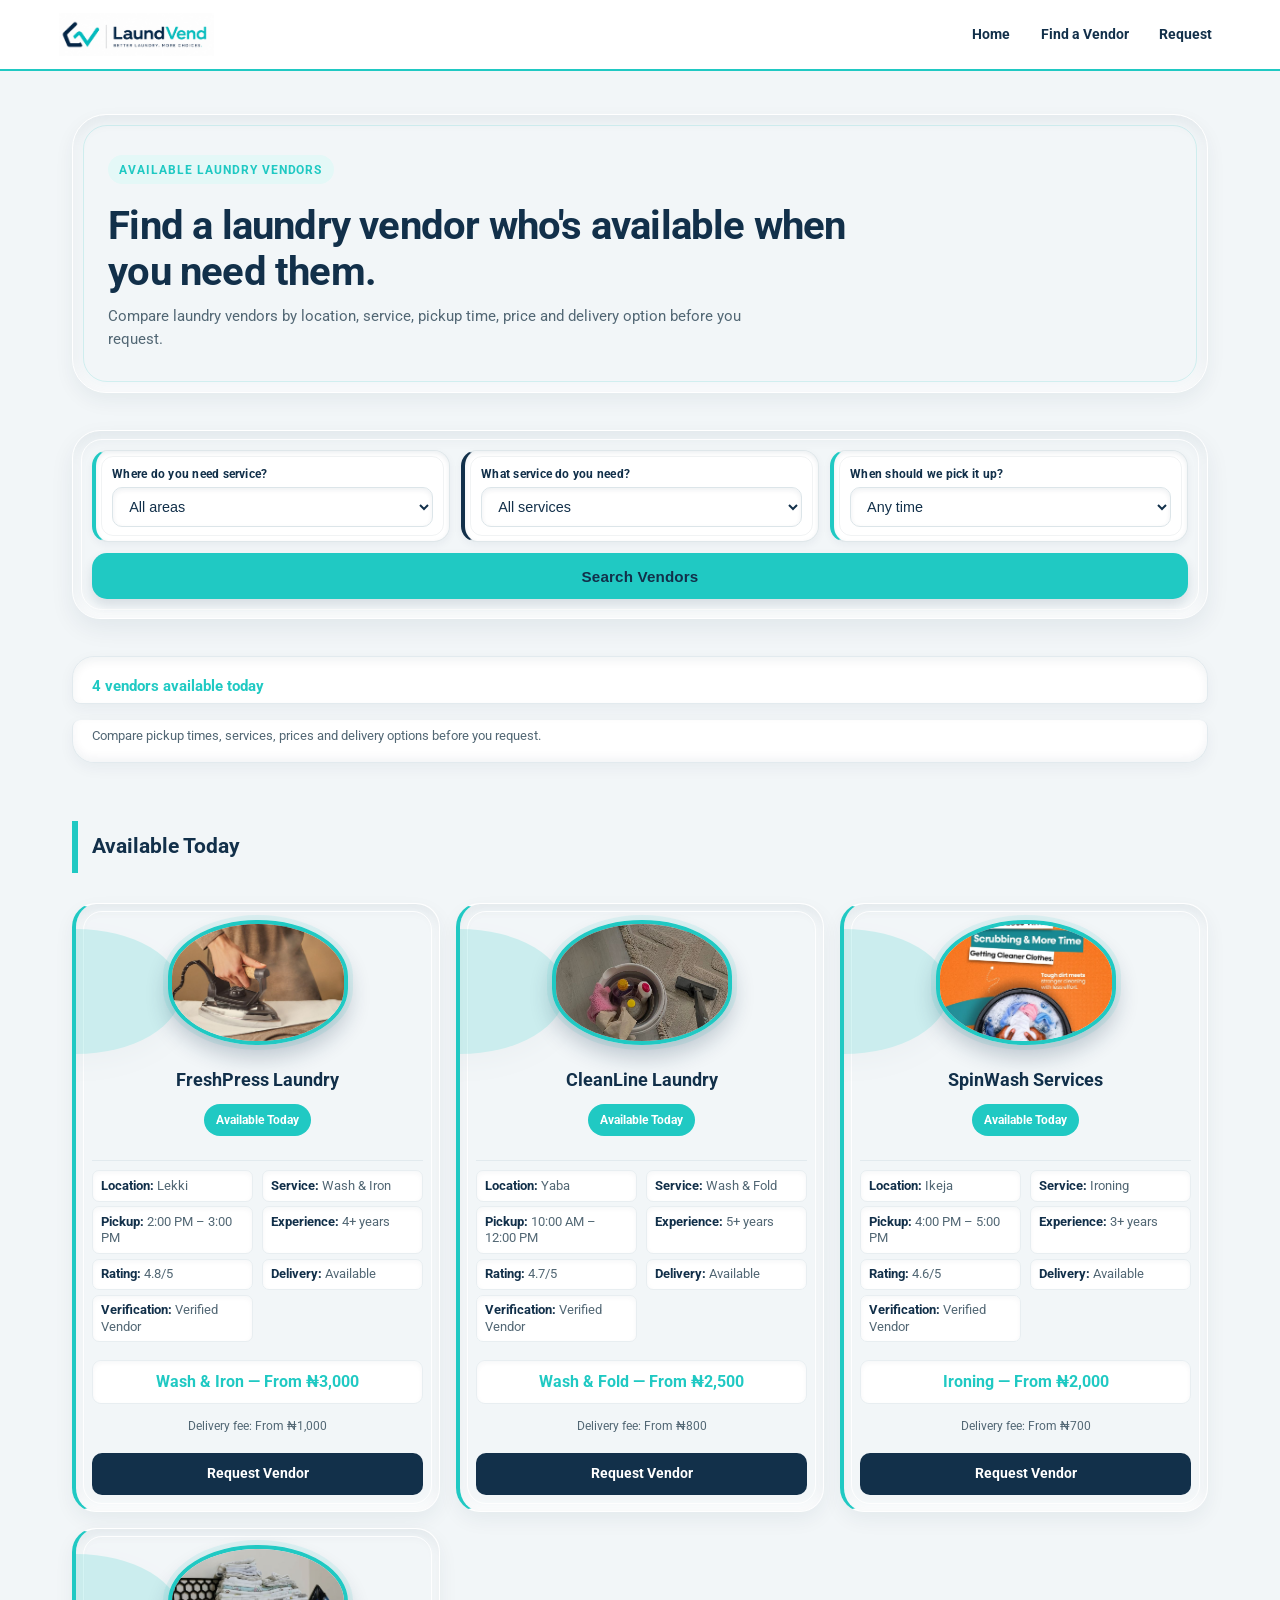
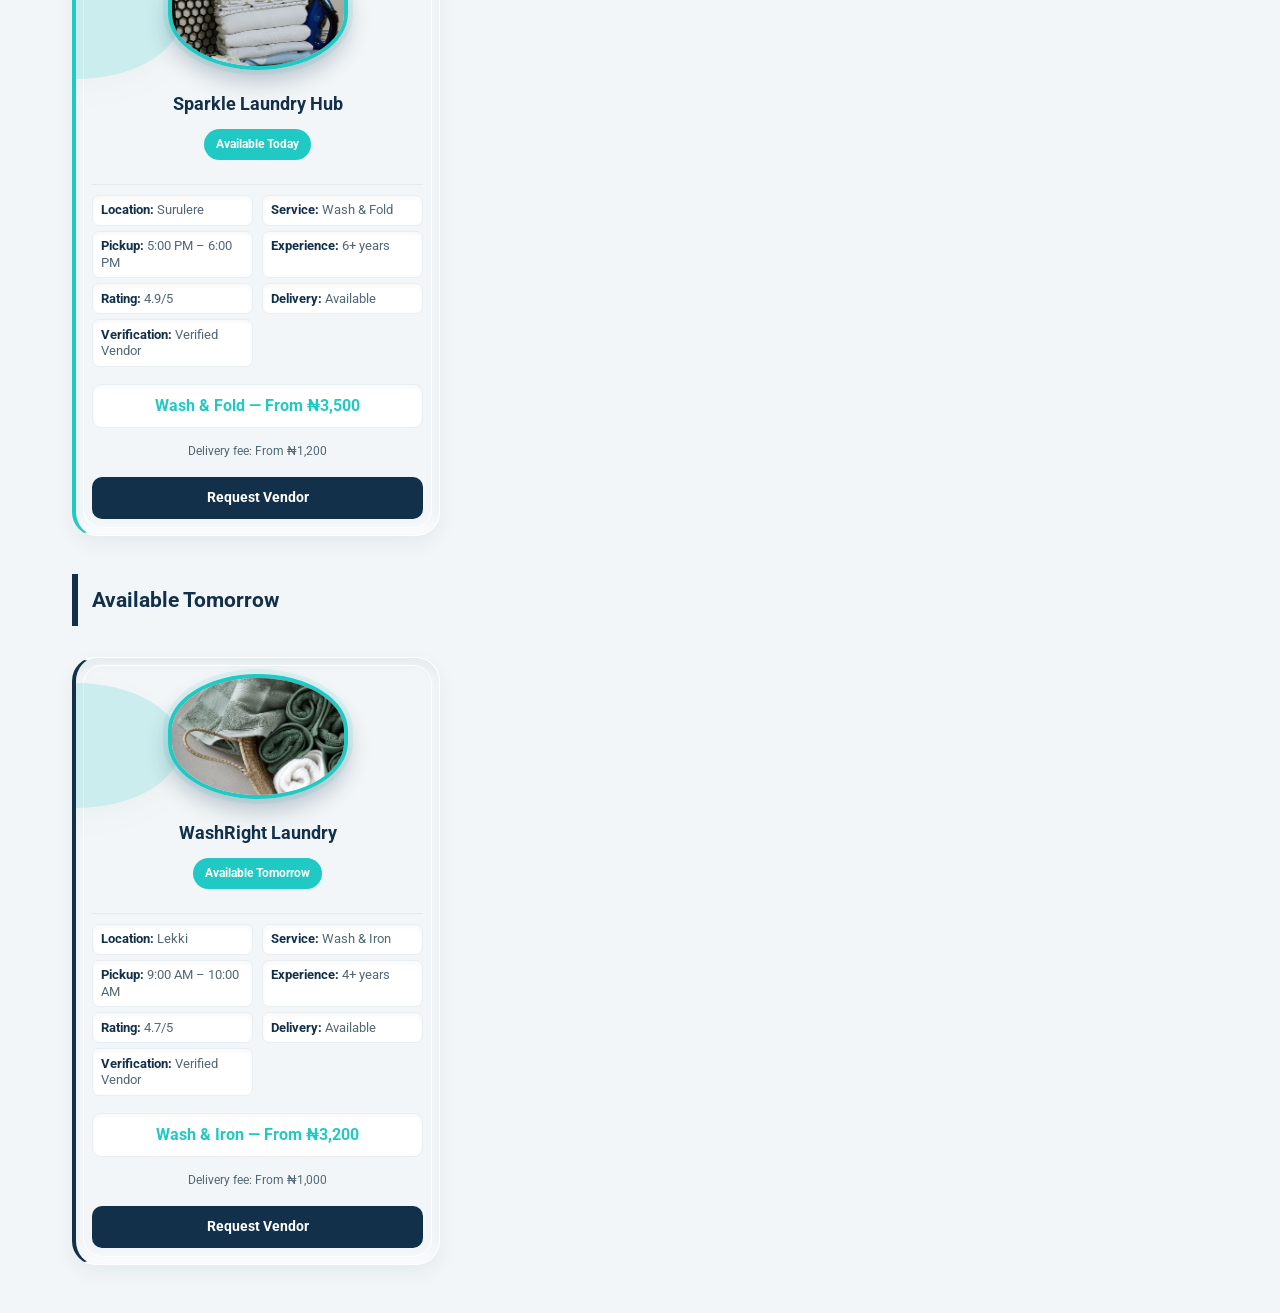
==== index.html @ 7d55a114 "updated index.html" ====
<!DOCTYPE html>
<html lang="en">
<head>
    <meta charset="UTF-8">
    <meta name="viewport" content="width=device-width, initial-scale=1.0">
    <title>LaundVend | Find Available Laundry Vendors</title>
 <link rel="stylesheet" href="style.css">
   <link rel="stylesheet" href="css/brand.css">
<link rel="stylesheet" href="css/landing.css">
    <link rel="preconnect" href="https://fonts.googleapis.com">
    <link rel="preconnect" href="https://fonts.gstatic.com" crossorigin>
    <link href="https://fonts.googleapis.com/css2?family=Roboto:wght@400;500;700&display=swap" rel="stylesheet">
</head>

<body>

<header>
    <div class="header-inner">
        <a href="index.html" class="logo">
            <img src="images/Logo.jpeg" alt="LaundVend logo">
        </a>

        <nav>
            <a href="index.html">Home</a>
            <a href="main.html">Find a Vendor</a>
            <a href="#vendors">Request</a>
        </nav>
    </div>
</header>

<main id="vendors">

    <section class="intro">
        <p class="small">AVAILABLE LAUNDRY VENDORS</p>

        <h1>Find a laundry vendor who's available when you need them.</h1>

        <p>
            Compare laundry vendors by location, service, pickup time,
            price and delivery option before you request.
        </p>
    </section>

    <form class="availability-form">

        <div>
            <label for="area">Where do you need service?</label>

            <select id="area" name="area">
                <option>All areas</option>
                <option>Lekki</option>
                <option>Yaba</option>
                <option>Ikeja</option>
                <option>Surulere</option>
            </select>
        </div>

        <div>
            <label for="service">What service do you need?</label>

            <select id="service" name="service">
                <option>All services</option>
                <option>Wash &amp; Iron</option>
                <option>Wash &amp; Fold</option>
                <option>Ironing</option>
            </select>
        </div>

        <div>
            <label for="time">When should we pick it up?</label>

            <select id="time" name="time">
                <option>Any time</option>
                <option>Morning</option>
                <option>Afternoon</option>
                <option>Evening</option>
            </select>
        </div>

        <button type="submit" class="search-button">
            Search Vendors
        </button>

    </form>

    <p class="availability-summary">
        4 vendors available today
    </p>

    <p class="board-note">
        Compare pickup times, services, prices and delivery options before you request.
    </p>

    <h2 class="availability-heading today-heading">
        Available Today
    </h2>

    <!-- FreshPress Laundry -->
    <article class="vendor-card">

        <img
            src="images/iron.jpeg"
            alt="FreshPress Laundry"
            class="vendor-image"
        >

        <h3>FreshPress Laundry</h3>

        <span class="vendor-status">
            Available Today
        </span>

        <div class="vendor-details">

            <p><strong>Location:</strong> Lekki</p>

            <p><strong>Service:</strong> Wash &amp; Iron</p>

            <p><strong>Pickup:</strong> 2:00 PM – 3:00 PM</p>

            <p><strong>Experience:</strong> 4+ years</p>

            <p><strong>Rating:</strong> 4.8/5</p>

            <p><strong>Delivery:</strong> Available</p>

            <p><strong>Verification:</strong> Verified Vendor</p>

        </div>

        <p class="vendor-price">
            Wash &amp; Iron — From ₦3,000
        </p>

        <p>
            Delivery fee: From ₦1,000
        </p>

        <a href="#" class="vendor-button">
            Request Vendor
        </a>

    </article>


    <!-- CleanLine Laundry -->
    <article class="vendor-card">

        <img
            src="images/Cleaning.jpeg"
            alt="CleanLine Laundry"
            class="vendor-image"
        >

        <h3>CleanLine Laundry</h3>

        <span class="vendor-status">
            Available Today
        </span>

        <div class="vendor-details">

            <p><strong>Location:</strong> Yaba</p>

            <p><strong>Service:</strong> Wash &amp; Fold</p>

            <p><strong>Pickup:</strong> 10:00 AM – 12:00 PM</p>

            <p><strong>Experience:</strong> 5+ years</p>

            <p><strong>Rating:</strong> 4.7/5</p>

            <p><strong>Delivery:</strong> Available</p>

            <p><strong>Verification:</strong> Verified Vendor</p>

        </div>

        <p class="vendor-price">
            Wash &amp; Fold — From ₦2,500
        </p>

        <p>
            Delivery fee: From ₦800
        </p>

        <a href="#" class="vendor-button">
            Request Vendor
        </a>

    </article>


    <!-- SpinWash Services -->
    <article class="vendor-card">

        <img
            src="images/washing.jpeg"
            alt="SpinWash Services"
            class="vendor-image"
        >

        <h3>SpinWash Services</h3>

        <span class="vendor-status">
            Available Today
        </span>

        <div class="vendor-details">

            <p><strong>Location:</strong> Ikeja</p>

            <p><strong>Service:</strong> Ironing</p>

            <p><strong>Pickup:</strong> 4:00 PM – 5:00 PM</p>

            <p><strong>Experience:</strong> 3+ years</p>

            <p><strong>Rating:</strong> 4.6/5</p>

            <p><strong>Delivery:</strong> Available</p>

            <p><strong>Verification:</strong> Verified Vendor</p>

        </div>

        <p class="vendor-price">
            Ironing — From ₦2,000
        </p>

        <p>
            Delivery fee: From ₦700
        </p>

        <a href="#" class="vendor-button">
            Request Vendor
        </a>

    </article>


    <!-- Sparkle Laundry Hub -->
    <article class="vendor-card">

        <img
            src="images/fold.jpeg"
            alt="Sparkle Laundry Hub"
            class="vendor-image"
        >

        <h3>Sparkle Laundry Hub</h3>

        <span class="vendor-status">
            Available Today
        </span>

        <div class="vendor-details">

            <p><strong>Location:</strong> Surulere</p>

            <p><strong>Service:</strong> Wash &amp; Fold</p>

            <p><strong>Pickup:</strong> 5:00 PM – 6:00 PM</p>

            <p><strong>Experience:</strong> 6+ years</p>

            <p><strong>Rating:</strong> 4.9/5</p>

            <p><strong>Delivery:</strong> Available</p>

            <p><strong>Verification:</strong> Verified Vendor</p>

        </div>

        <p class="vendor-price">
            Wash &amp; Fold — From ₦3,500
        </p>

        <p>
            Delivery fee: From ₦1,200
        </p>

        <a href="#" class="vendor-button">
            Request Vendor
        </a>

    </article>


    <h2 class="availability-heading tomorrow-heading">
        Available Tomorrow
    </h2>


    <!-- WashRight Laundry -->
    <article class="vendor-card">

        <img
            src="images/right.jpeg"
            alt="WashRight Laundry"
            class="vendor-image"
        >

        <h3>WashRight Laundry</h3>

        <span class="vendor-status">
            Available Tomorrow
        </span>

        <div class="vendor-details">

            <p><strong>Location:</strong> Lekki</p>

            <p><strong>Service:</strong> Wash &amp; Iron</p>

            <p><strong>Pickup:</strong> 9:00 AM – 10:00 AM</p>

            <p><strong>Experience:</strong> 4+ years</p>

            <p><strong>Rating:</strong> 4.7/5</p>

            <p><strong>Delivery:</strong> Available</p>

            <p><strong>Verification:</strong> Verified Vendor</p>

        </div>

        <p class="vendor-price">
            Wash &amp; Iron — From ₦3,200
        </p>

        <p>
            Delivery fee: From ₦1,000
        </p>

        <a href="#" class="vendor-button">
            Request Vendor
        </a>

    </article>

</main>

</body>
</html>
---- style.css ----
* {
    box-sizing: border-box;
    margin: 0;
    padding: 0;
}

body {
    font-family: "Roboto", sans-serif;
    color: #12304a;
    background: #f2f6f8;
    line-height: 1.5;
}

/* =========================
   HEADER
========================= */

header {
    background: #ffffff;
    border-bottom: 2px solid #20c9c3;
}

.header-inner {
    max-width: 1200px;
    margin: 0 auto;
    padding: .8rem 1rem;
    display: flex;
    align-items: center;
    justify-content: space-between;
    gap: 1rem;
}

.logo img {
    width: 155px;
    height: auto;
    display: block;
}

header nav {
    display: flex;
    gap: .8rem;
    flex-wrap: wrap;
    justify-content: flex-end;
}

header nav a {
    color: #12304a;
    text-decoration: none;
    font-size: .85rem;
    font-weight: 700;
}

header nav a:hover {
    color: #20c9c3;
}

/* =========================
   MAIN
========================= */

main {
    width: 100%;
    padding: 1.2rem 1rem 2rem;
}

/* =========================
   INTRO
========================= */

.intro {
    margin-bottom: 1rem;
}

.small {
    color: #20c9c3;
    font-size: .75rem;
    font-weight: 700;
    letter-spacing: .08em;
    margin-bottom: .35rem;
}

#vendors h1 {
    color: #12304a;
    font-size: 1.7rem;
    line-height: 1.15;
    margin-bottom: .6rem;
}

.intro > p:last-child {
    color: #526774;
    font-size: .92rem;
    max-width: 700px;
}

/* =========================
   AVAILABILITY SEARCH
========================= */

.availability-form {
    background: #12304a;
    border: none;
    border-radius: 24px;
    padding: 1rem;
    display: grid;
    gap: .7rem;
    box-shadow: 0 8px 20px rgba(18, 48, 74, .12);
}

.availability-form > div {
    background: #ffffff;
    border-radius: 14px;
    padding: .7rem .9rem;
    transition: transform .2s ease;
}

.availability-form > div:hover {
    transform: translateY(-2px);
}

.availability-form > div:nth-child(1) {
    border-left: 4px solid #20c9c3;
}

.availability-form > div:nth-child(2) {
    border-left: 4px solid #12304a;
}

.availability-form > div:nth-child(3) {
    border-left: 4px solid #20c9c3;
}

.availability-form label {
    display: block;
    margin-bottom: .25rem;
    font-size: .78rem;
    color: #12304a;
    font-weight: 700;
}

.availability-form select {
    width: 100%;
    border: 1px solid #d9e2e6;
    border-radius: 8px;
    outline: none;
    padding: .6rem .7rem;
    background: #ffffff;
    color: #12304a;
    font-size: .9rem;
}

.availability-form select:focus {
    border-color: #20c9c3;
    outline: 2px solid rgba(32, 201, 195, .15);
}

.search-button {
    border: none;
    border-radius: 14px;
    padding: .85rem;
    background: #20c9c3;
    color: #12304a;
    font-size: .9rem;
    font-weight: 700;
    cursor: pointer;
}

.search-button:hover {
    background: #ffffff;
    color: #12304a;
}

/* =========================
   AVAILABILITY SUMMARY
========================= */

.availability-summary {
    color: #20c9c3;
    font-weight: 700;
    font-size: .9rem;
    margin: 1rem 0 .25rem;
}

.board-note {
    color: #526774;
    font-size: .8rem;
    margin-bottom: 1rem;
}

/* =========================
   SECTION HEADINGS
========================= */

.availability-heading {
    color: #12304a;
    font-size: 1.15rem;
    margin: 1.2rem 0 .8rem;
    padding-left: 10px;
    border-left: 5px solid #20c9c3;
}

.today-heading {
    border-left-color: #20c9c3;
}

.tomorrow-heading {
    border-left-color: #12304a;
}

/* =========================
   VENDOR CARDS
========================= */

.vendor-card {
    background: #ffffff;
    border: 1px solid #d9e2e6;
    border-left: 4px solid #20c9c3;
    border-radius: 12px;
    padding: .8rem;
    margin-bottom: 1rem;
    display: flex;
    flex-direction: column;
    gap: .4rem;
}

.tomorrow-heading + .vendor-card {
    border-left-color: #12304a;
}

.vendor-image {
    width: 100%;
    height: 115px;
    object-fit: cover;
    border-radius: 9px;
    display: block;
}

.vendor-card h3 {
    color: #12304a;
    font-size: 1.05rem;
    margin: .15rem 0;
}

.vendor-status {
    display: inline-block;
    width: fit-content;
    background: #20c9c3;
    color: #ffffff;
    padding: .4rem .7rem;
    border-radius: 20px;
    font-size: .85rem;
    font-weight: 700;
}

.vendor-details {
    display: grid;
    grid-template-columns: 1fr 1fr;
    gap: .15rem .7rem;
}

.vendor-details p {
    color: #526774;
    font-size: .82rem;
    line-height: 1.25;
}

.vendor-details strong {
    color: #12304a;
}

.vendor-price {
    color: #20c9c3;
    font-size: .95rem;
    font-weight: 700;
    margin: .35rem 0;
}

.vendor-card > p:not(.vendor-price) {
    color: #526774;
    font-size: .78rem;
}

.vendor-button {
    display: inline-block;
    background: #12304a;
    color: #ffffff;
    padding: .5rem .75rem;
    border-radius: 6px;
    text-decoration: none;
    font-size: .85rem;
    font-weight: 700;
    text-align: center;
    margin-top: .15rem;
}

.vendor-button:hover {
    background: #20c9c3;
    color: #ffffff;
}

/* =========================
   DESKTOP
========================= */

@media (min-width: 768px) {

    main {
        max-width: 1200px;
        margin: 0 auto;
        padding: 1.5rem 2rem 3rem;

        display: grid;
        grid-template-columns: repeat(3, minmax(0, 1fr));
        gap: 1rem;
    }

    #vendors .intro,
    .availability-form,
    .availability-summary,
    .board-note,
    .availability-heading {
        grid-column: 1 / -1;
    }

    .vendor-card {
        width: 100%;
        margin: 0;
    }

    #vendors h1 {
        font-size: 2.2rem;
    }

    .availability-form {
        grid-template-columns: repeat(3, 1fr);
        align-items: end;
    }

    .search-button {
        grid-column: 1 / -1;
    }
}

/* =========================
   LARGE DESKTOP
========================= */

@media (min-width: 1000px) {

    .header-inner {
        padding-left: 2rem;
        padding-right: 2rem;
    }

    .logo img {
        width: 155px;
    }

    #vendors h1 {
        font-size: 2.5rem;
    }

    .vendor-image {
        height: 140px;
    }
}
/* =========================
   DEEP CIRCULAR VENDOR PHOTOS
========================= */

.vendor-card {
    position: relative;
    overflow: hidden;
    border-radius: 18px;
    box-shadow: 0 8px 22px rgba(18, 48, 74, 0.10);
}

.vendor-image {
    width: 150px;
    height: 150px;
    object-fit: cover;
    border-radius: 50%;
    border: 4px solid #20c9c3;
    margin: 0 auto .6rem;
    box-shadow: 0 12px 20px rgba(18, 48, 74, 0.25);
}
/* =========================
   PREMIUM VENDOR CARD
========================= */

.vendor-card {
    padding: 1.1rem;
    background: #ffffff;
    border: 1px solid #e2eaee;
    border-left: 4px solid #20c9c3;
    border-radius: 22px;
    box-shadow: 0 10px 25px rgba(18, 48, 74, 0.08);
    transition: transform .2s ease, box-shadow .2s ease;
}

.vendor-card:hover {
    transform: translateY(-4px);
    box-shadow: 0 16px 30px rgba(18, 48, 74, 0.14);
}

.vendor-card h3 {
    text-align: center;
    font-size: 1.15rem;
    margin: .2rem 0 .35rem;
}

.vendor-status {
    margin: 0 auto .5rem;
}

.vendor-details {
    margin-top: .5rem;
    padding-top: .6rem;
    border-top: 1px solid #e2eaee;
}

.vendor-price {
    text-align: center;
    font-size: 1rem;
    margin-top: .6rem;
}

.vendor-card>p:not(.vendor-price) {
    text-align: center;
}

.vendor-button {
    width: 100%;
    margin-top: .4rem;
    border-radius: 10px;
    padding: .65rem;
}
/* =========================
   PREMIUM AVAILABILITY PANEL
========================= */

.availability-form {
    background: #12304a;
    border-radius: 26px;
    padding: 1.2rem;
    box-shadow: 0 14px 30px rgba(18, 48, 74, 0.16);
}

.availability-form>div {
    border-radius: 16px;
    padding: .8rem 1rem;
    box-shadow: 0 3px 8px rgba(18, 48, 74, 0.06);
}

.availability-form label {
    font-size: .75rem;
    letter-spacing: .02em;
}

.availability-form select {
    border: 1px solid #d9e2e6;
    border-radius: 10px;
    padding: .65rem .75rem;
    font-size: .9rem;
}

.search-button {
    min-height: 46px;
    border-radius: 12px;
    font-size: .95rem;
    letter-spacing: .01em;
}
/* =========================
   AVAILABILITY SECTION FINISH
========================= */

.availability-heading {
    font-size: 1.3rem;
    font-weight: 700;
    padding: .65rem 0 .65rem .9rem;
    margin-top: 1.4rem;
    margin-bottom: .9rem;
    border-left-width: 6px;
}

.today-heading {
    border-left-color: #20c9c3;
}

.tomorrow-heading {
    border-left-color: #12304a;
}

.availability-summary {
    font-size: .95rem;
    margin-top: 1.2rem;
}

.board-note {
    background: #ffffff;
    border-radius: 12px;
    padding: .7rem .9rem;
    border: 1px solid #e2eaee;
}
/* =========================
   VENDOR INFO FINISH
========================= */

.vendor-details p {
    background: #f2f6f8;
    border-radius: 7px;
    padding: .35rem .45rem;
}

.vendor-details strong {
    font-weight: 700;
}

.vendor-status {
    font-size: .78rem;
    padding: .4rem .75rem;
}

.vendor-card>p:not(.vendor-price) {
    margin: 0;
}

.vendor-price {
    background: #f2f6f8;
    border-radius: 9px;
    padding: .55rem;
}

.vendor-button {
    margin-top: .55rem;
}
/* =========================
   PREMIUM INTRO FINISH
========================= */

.intro {
    padding: 1rem 0 .5rem;
}

.small {
    display: inline-block;
    background: #e4f8f7;
    border-radius: 20px;
    padding: .35rem .7rem;
    margin-bottom: .7rem;
}

#vendors h1 {
    max-width: 760px;
    font-weight: 700;
    letter-spacing: -.02em;
}

.intro>p:last-child {
    max-width: 650px;
    line-height: 1.6;
}
/* =========================
   FINAL SPACING POLISH
========================= */

.vendor-card {
    gap: .5rem;
}

.vendor-image {
    margin-bottom: .25rem;
}

.vendor-details {
    gap: .3rem .6rem;
}

.vendor-details p {
    padding: .4rem .5rem;
}

.vendor-card h3 {
    line-height: 1.25;
}

.vendor-button {
    min-height: 42px;
}
/* =========================
   MOBILE NAVIGATION
========================= */

@media (max-width: 767px) {
    .header-inner {
        flex-direction: column;
        align-items: center;
        gap: .7rem;
    }
    
    header nav {
        width: 100%;
        justify-content: center;
        gap: .6rem;
    }
    
    header nav a {
        font-size: .8rem;
        white-space: nowrap;
        padding: .3rem .4rem;
    }
}
/* =========================
   RECESSED HERO SECTION
========================= */

.intro {
    position: relative;
    padding: 2rem 1.4rem 2.2rem;
    margin: 1.2rem 0 1.3rem;
    border-radius: 30px;
    background: #f2f6f8;
    border: 1px solid #ffffff;
    
    box-shadow:
        inset 0 5px 14px rgba(18, 48, 74, 0.08),
        inset 0 -4px 12px rgba(255, 255, 255, 0.95),
        0 8px 20px rgba(18, 48, 74, 0.06);
}

.intro::before {
    content: "";
    position: absolute;
    inset: 10px;
    border-radius: 24px;
    border: 1px solid rgba(32, 201, 195, 0.16);
    pointer-events: none;
}

.intro .small,
.intro h1,
.intro>p:last-child {
    position: relative;
    z-index: 1;
}

.intro h1 {
    margin-top: .5rem;
}

@media (min-width: 768px) {
    .intro {
        padding: 2.5rem 2.2rem;
        border-radius: 34px;
    }
}
/* =========================
   RECESSED AVAILABILITY SUMMARY
========================= */

.availability-summary {
    position: relative;
    background: #ffffff;
    border: 1px solid #e2eaee;
    border-radius: 22px 22px 8px 8px;
    padding: 1.1rem 1.2rem .35rem;
    margin: 1.3rem 0 0;
    box-shadow:
        inset 0 4px 10px rgba(18, 48, 74, 0.06),
        0 5px 15px rgba(18, 48, 74, 0.05);
}

.board-note {
    background: #ffffff;
    border: 1px solid #e2eaee;
    border-top: none;
    border-radius: 8px 8px 22px 22px;
    padding: .35rem 1.2rem 1.1rem;
    margin: 0 0 1.2rem;
    box-shadow:
        inset 0 -4px 10px rgba(18, 48, 74, 0.05),
        0 5px 15px rgba(18, 48, 74, 0.05);
}

.availability-summary,
.board-note {
    padding-left: 1.2rem;
    padding-right: 1.2rem;
}
/* =========================
   SOFT RECESSED VENDOR CARDS
========================= */

.vendor-card {
    position: relative;
    background: #f2f6f8;
    border: 1px solid #ffffff;
    border-left: 4px solid #20c9c3;
    border-radius: 24px;
    padding: 1rem;
    box-shadow:
        inset 0 5px 12px rgba(18, 48, 74, 0.07),
        inset 0 -5px 12px rgba(255, 255, 255, 0.95),
        0 8px 20px rgba(18, 48, 74, 0.06);
}

.vendor-card::before {
    content: "";
    position: absolute;
    inset: 7px;
    border-radius: 19px;
    border: 1px solid rgba(255, 255, 255, 0.9);
    pointer-events: none;
}

.vendor-card>* {
    position: relative;
    z-index: 1;
}

.vendor-image {
    box-shadow:
        0 10px 20px rgba(18, 48, 74, 0.22),
        0 0 0 4px rgba(32, 201, 195, 0.12);
}

.vendor-details p {
    background: #ffffff;
    border: 1px solid #e8eef1;
    box-shadow:
        inset 0 2px 5px rgba(18, 48, 74, 0.04);
}

.vendor-price {
    background: #ffffff;
    border: 1px solid #e8eef1;
    box-shadow:
        inset 0 2px 5px rgba(18, 48, 74, 0.04);
}
/* =========================
   SOFT RECESSED SEARCH AREA
========================= */

.availability-form {
    position: relative;
    background: #f2f6f8;
    border: 1px solid #ffffff;
    border-radius: 28px;
    padding: 1.2rem;
    box-shadow:
        inset 0 6px 15px rgba(18, 48, 74, 0.08),
        inset 0 -5px 14px rgba(255, 255, 255, 0.95),
        0 10px 24px rgba(18, 48, 74, 0.07);
}

.availability-form::before {
    content: "";
    position: absolute;
    inset: 8px;
    border-radius: 21px;
    border: 1px solid rgba(255, 255, 255, 0.9);
    pointer-events: none;
}

.availability-form>div,
.availability-form .search-button {
    position: relative;
    z-index: 1;
}

/* Individual search boxes */

.availability-form>div {
    background: #ffffff;
    border: 1px solid #e5ecef;
    border-radius: 17px;
    padding: .85rem 1rem;
    
    box-shadow:
        inset 0 3px 7px rgba(18, 48, 74, 0.05),
        0 4px 10px rgba(18, 48, 74, 0.04);
}

/* Keep the aqua/navy identity */

.availability-form>div:nth-child(1) {
    border-left: 4px solid #20c9c3;
}

.availability-form>div:nth-child(2) {
    border-left: 4px solid #12304a;
}

.availability-form>div:nth-child(3) {
    border-left: 4px solid #20c9c3;
}

/* Search button */

.availability-form .search-button {
    border: none;
    border-radius: 15px;
    box-shadow:
        0 6px 12px rgba(18, 48, 74, 0.12);
}
/* =========================
   ELLIPSE VENDOR IMAGE
========================= */

.vendor-image {
    width: 180px;
    height: 125px;
    object-fit: cover;
    border-radius: 50% / 45%;
    border: 4px solid #20c9c3;
    margin: 0 auto .7rem;
    
    box-shadow:
        0 12px 22px rgba(18, 48, 74, 0.24),
        0 0 0 5px rgba(32, 201, 195, 0.10);
}
/* =========================
   HALF-ELLIPSE VENDOR IMAGE
========================= */

.vendor-card {
    position: relative;
    overflow: hidden;
}

/* Half-ellipse behind the vendor image */
.vendor-card::after {
    content: "";
    position: absolute;
    width: 210px;
    height: 125px;
    left: -105px;
    top: 25px;
    background: #20c9c3;
    border-radius: 50%;
    opacity: .18;
    box-shadow:
        0 10px 20px rgba(18, 48, 74, 0.12);
    pointer-events: none;
}

/* Keep the actual image above the half-ellipse */
.vendor-image {
    position: relative;
    z-index: 2;
}
/* =========================
   HEADER — LOGO LEFT / NAV RIGHT
========================= */

.header-inner {
    width: 100%;
    max-width: 1200px;
    margin: 0 auto;
    padding: .8rem 1.2rem;
    
    display: flex;
    align-items: center;
    justify-content: space-between;
    gap: 1rem;
}

.logo {
    flex-shrink: 0;
}

header nav {
    display: flex;
    align-items: center;
    justify-content: flex-end;
    gap: .8rem;
    margin-left: auto;
}

header nav a {
    white-space: nowrap;
    padding: .4rem .55rem;
}

/* =========================
   MOBILE HEADER
========================= */

@media (max-width: 767px) {
    
    .header-inner {
        flex-direction: row;
        align-items: center;
        padding: .7rem .8rem;
    }
    
    .logo img {
        width: 125px;
    }
    
    header nav {
        gap: .2rem;
    }
    
    header nav a {
        font-size: .72rem;
        padding: .3rem .25rem;
    }
}
/* DEEP RECESSED SEARCH FIELDS */

.availability-form>div {
    border: 1px solid #dfe7ea;
    border-radius: 16px;
    
    /* subtle depth inside the box */
    box-shadow:
        inset 0 2px 5px rgba(18, 48, 74, 0.08),
        inset 0 -2px 4px rgba(255, 255, 255, 0.9),
        0 3px 8px rgba(18, 48, 74, 0.05);
}

/* Tiny inner line */
.availability-form>div::before {
    content: "";
    position: absolute;
    inset: 5px;
    border: 1px solid rgba(18, 48, 74, 0.06);
    border-radius: 12px;
    pointer-events: none;
}

/* Keep the text above the inner line */
.availability-form>div>* {
    position: relative;
    z-index: 2;
}

/* Make the select itself slightly recessed */
.availability-form select {
    box-shadow:
        inset 0 2px 5px rgba(18, 48, 74, 0.07),
        0 1px 2px rgba(255, 255, 255, 0.8);
    
    border: 1px solid #dce5e9;
}
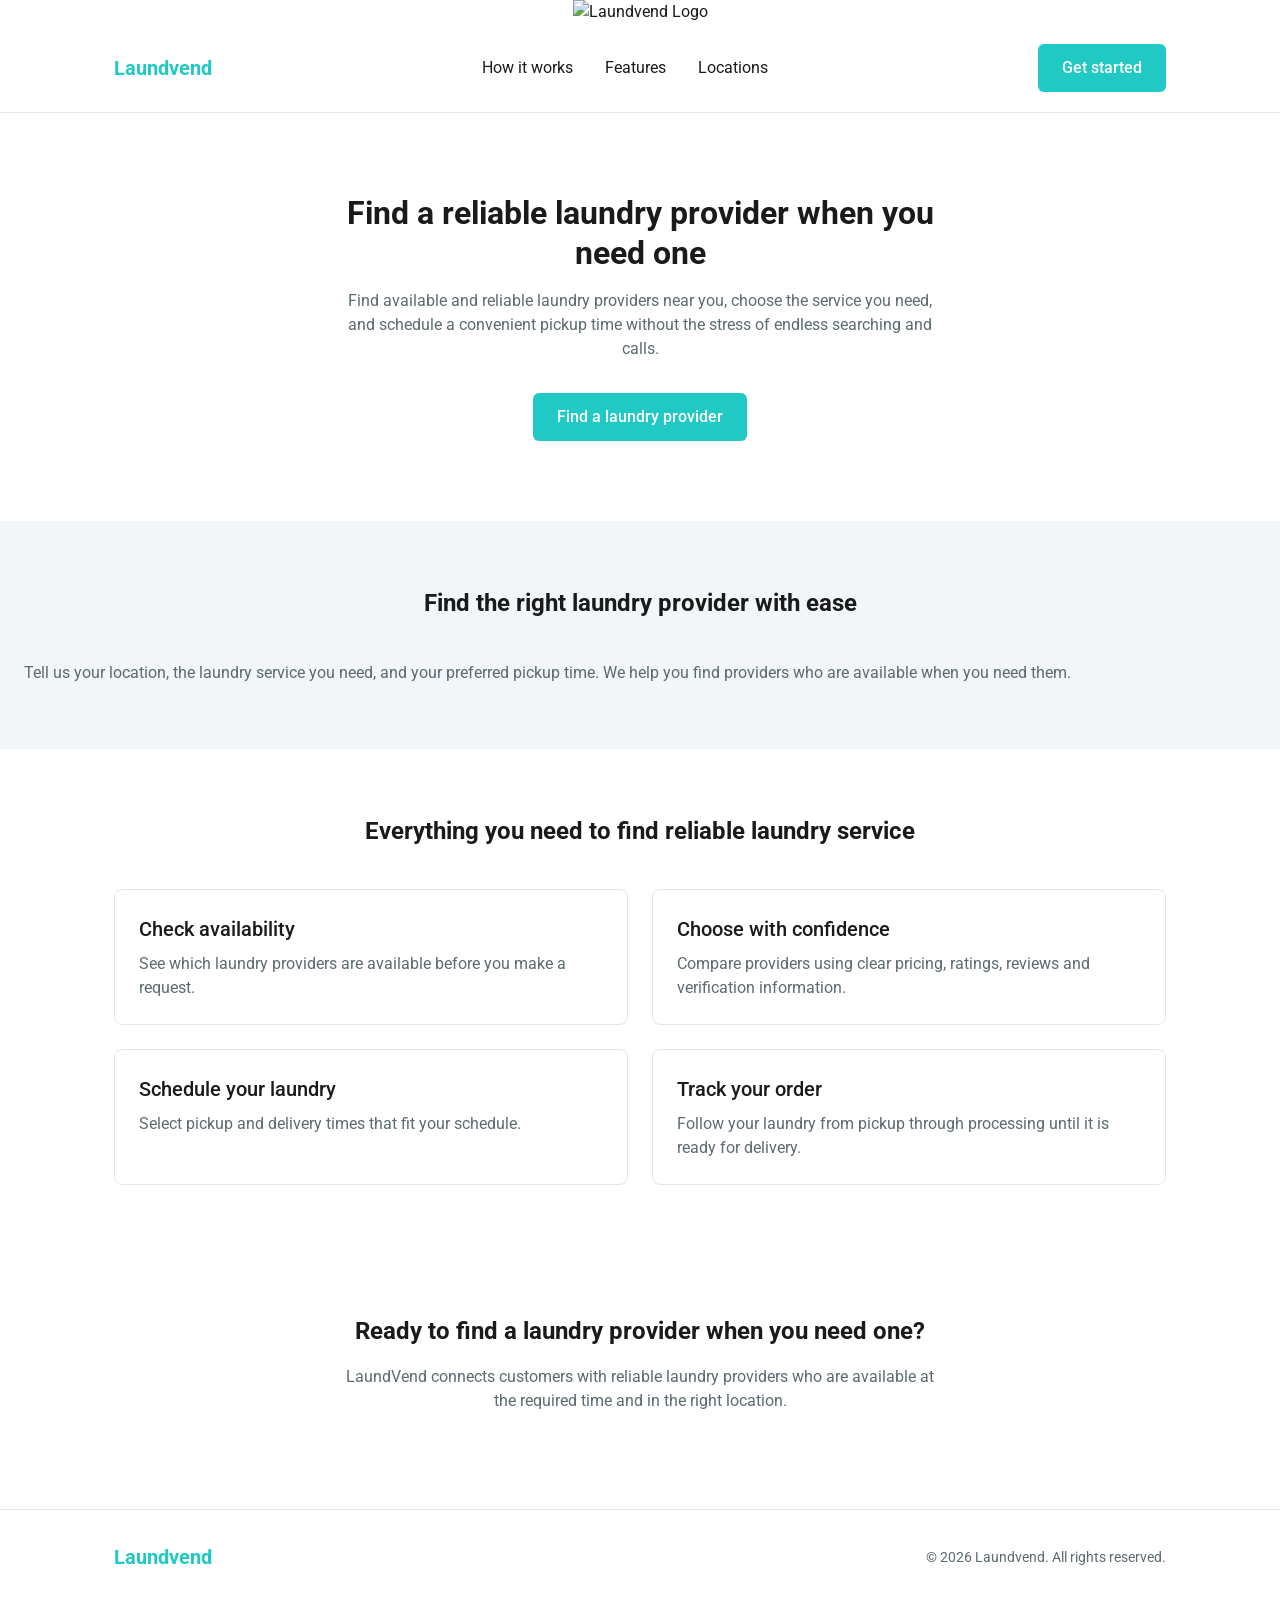
==== commit 17ac7983: "Add files via upload" ====
--- a/index.html
+++ b/index.html
@@ -1,345 +1,118 @@
 <!DOCTYPE html>
 <html lang="en">
 <head>
-    <meta charset="UTF-8">
-    <meta name="viewport" content="width=device-width, initial-scale=1.0">
-    <title>LaundVend | Find Available Laundry Vendors</title>
- <link rel="stylesheet" href="style.css">
-   <link rel="stylesheet" href="css/brand.css">
-<link rel="stylesheet" href="css/landing.css">
-    <link rel="preconnect" href="https://fonts.googleapis.com">
-    <link rel="preconnect" href="https://fonts.gstatic.com" crossorigin>
-    <link href="https://fonts.googleapis.com/css2?family=Roboto:wght@400;500;700&display=swap" rel="stylesheet">
+<meta charset="UTF-8">
+<meta name="viewport" content="width=device-width, initial-scale=1.0">
+<title>Laundvend — Laundry made simple</title>
+<link rel="preconnect" href="https://fonts.googleapis.com">
+<link href="https://fonts.googleapis.com/css2?family=Roboto:wght@400;500;700&display=swap" rel="stylesheet">
+<link rel="stylesheet" href="landing.css">
 </head>
-
 <body>
-
-<header>
-    <div class="header-inner">
-        <a href="index.html" class="logo">
-            <img src="images/Logo.jpeg" alt="LaundVend logo">
-        </a>
-
-        <nav>
-            <a href="index.html">Home</a>
-            <a href="main.html">Find a Vendor</a>
-            <a href="#vendors">Request</a>
-        </nav>
-    </div>
+<center>
+<img src="https://i.ibb.co/MDz55hsS/IMG-20260830-WA0027.jpg" alt="Laundvend Logo" border="0">
+</center>
+<header class="site-header">
+  <nav class="nav container">
+    <div class="logo">Laundvend</div>
+    <ul class="nav-links">
+      <li><a href="how-it-works.html">How it works</a></li>
+      <li><a href="#features">Features</a></li>
+      <li><a href="#locations">Locations</a></li>
+    </ul>
+    <a href="#get-started" class="btn btn-primary">Get started</a>
+  </nav>
 </header>
 
-<main id="vendors">
+<main>
+ <!-- HERO SECTION -->
+<section class="hero container">
+    <h1>Find a reliable laundry provider when you need one</h1>
 
-    <section class="intro">
-        <p class="small">AVAILABLE LAUNDRY VENDORS</p>
+    <p>
+        Find available and reliable laundry providers near you,
+        choose the service you need, and schedule a convenient
+        pickup time without the stress of endless searching and calls.
+    </p>
 
-        <h1>Find a laundry vendor who's available when you need them.</h1>
+    <a href="#get-started" class="btn btn-primary">
+        Find a laundry provider
+    </a>
+</section>
 
-        <p>
-            Compare laundry vendors by location, service, pickup time,
-            price and delivery option before you request.
-        </p>
-    </section>
 
-    <form class="availability-form">
+<!-- HOW IT WORKS SECTION -->
+<section id="how-it-works" class="how-it-works container">
+    <h2>Find the right laundry provider with ease</h2>
 
-        <div>
-            <label for="area">Where do you need service?</label>
+    <p>
+        Tell us your location, the laundry service you need,
+        and your preferred pickup time. We help you find providers
+        who are available when you need them.
+    </p>
+</section>
 
-            <select id="area" name="area">
-                <option>All areas</option>
-                <option>Lekki</option>
-                <option>Yaba</option>
-                <option>Ikeja</option>
-                <option>Surulere</option>
-            </select>
+
+<!-- FEATURES SECTION -->
+<section id="features" class="features container">
+    <h2>Everything you need to find reliable laundry service</h2>
+
+    <div class="feature-grid">
+
+        <div class="feature-card">
+            <h3>Check availability</h3>
+            <p>
+                See which laundry providers are available before
+                you make a request.
+            </p>
         </div>
 
-        <div>
-            <label for="service">What service do you need?</label>
-
-            <select id="service" name="service">
-                <option>All services</option>
-                <option>Wash &amp; Iron</option>
-                <option>Wash &amp; Fold</option>
-                <option>Ironing</option>
-            </select>
+        <div class="feature-card">
+            <h3>Choose with confidence</h3>
+            <p>
+                Compare providers using clear pricing, ratings,
+                reviews and verification information.
+            </p>
         </div>
 
-        <div>
-            <label for="time">When should we pick it up?</label>
-
-            <select id="time" name="time">
-                <option>Any time</option>
-                <option>Morning</option>
-                <option>Afternoon</option>
-                <option>Evening</option>
-            </select>
+        <div class="feature-card">
+            <h3>Schedule your laundry</h3>
+            <p>
+                Select pickup and delivery times that fit
+                your schedule.
+            </p>
         </div>
 
-        <button type="submit" class="search-button">
-            Search Vendors
-        </button>
-
-    </form>
-
-    <p class="availability-summary">
-        4 vendors available today
-    </p>
-
-    <p class="board-note">
-        Compare pickup times, services, prices and delivery options before you request.
-    </p>
-
-    <h2 class="availability-heading today-heading">
-        Available Today
-    </h2>
-
-    <!-- FreshPress Laundry -->
-    <article class="vendor-card">
-
-        <img
-            src="images/iron.jpeg"
-            alt="FreshPress Laundry"
-            class="vendor-image"
-        >
-
-        <h3>FreshPress Laundry</h3>
-
-        <span class="vendor-status">
-            Available Today
-        </span>
-
-        <div class="vendor-details">
-
-            <p><strong>Location:</strong> Lekki</p>
-
-            <p><strong>Service:</strong> Wash &amp; Iron</p>
-
-            <p><strong>Pickup:</strong> 2:00 PM – 3:00 PM</p>
-
-            <p><strong>Experience:</strong> 4+ years</p>
-
-            <p><strong>Rating:</strong> 4.8/5</p>
-
-            <p><strong>Delivery:</strong> Available</p>
-
-            <p><strong>Verification:</strong> Verified Vendor</p>
-
+        <div class="feature-card">
+            <h3>Track your order</h3>
+            <p>
+                Follow your laundry from pickup through processing
+                until it is ready for delivery.
+            </p>
         </div>
 
-        <p class="vendor-price">
-            Wash &amp; Iron — From ₦3,000
-        </p>
-
-        <p>
-            Delivery fee: From ₦1,000
-        </p>
-
-        <a href="#" class="vendor-button">
-            Request Vendor
-        </a>
-
-    </article>
+    </div>
+</section>
 
 
-    <!-- CleanLine Laundry -->
-    <article class="vendor-card">
+<!-- GET STARTED SECTION -->
+<section id="get-started" class="cta container">
+    <h2>Ready to find a laundry provider when you need one?</h2>
 
-        <img
-            src="images/Cleaning.jpeg"
-            alt="CleanLine Laundry"
-            class="vendor-image"
-        >
-
-        <h3>CleanLine Laundry</h3>
-
-        <span class="vendor-status">
-            Available Today
-        </span>
-
-        <div class="vendor-details">
-
-            <p><strong>Location:</strong> Yaba</p>
-
-            <p><strong>Service:</strong> Wash &amp; Fold</p>
-
-            <p><strong>Pickup:</strong> 10:00 AM – 12:00 PM</p>
-
-            <p><strong>Experience:</strong> 5+ years</p>
-
-            <p><strong>Rating:</strong> 4.7/5</p>
-
-            <p><strong>Delivery:</strong> Available</p>
-
-            <p><strong>Verification:</strong> Verified Vendor</p>
-
-        </div>
-
-        <p class="vendor-price">
-            Wash &amp; Fold — From ₦2,500
-        </p>
-
-        <p>
-            Delivery fee: From ₦800
-        </p>
-
-        <a href="#" class="vendor-button">
-            Request Vendor
-        </a>
-
-    </article>
-
-
-    <!-- SpinWash Services -->
-    <article class="vendor-card">
-
-        <img
-            src="images/washing.jpeg"
-            alt="SpinWash Services"
-            class="vendor-image"
-        >
-
-        <h3>SpinWash Services</h3>
-
-        <span class="vendor-status">
-            Available Today
-        </span>
-
-        <div class="vendor-details">
-
-            <p><strong>Location:</strong> Ikeja</p>
-
-            <p><strong>Service:</strong> Ironing</p>
-
-            <p><strong>Pickup:</strong> 4:00 PM – 5:00 PM</p>
-
-            <p><strong>Experience:</strong> 3+ years</p>
-
-            <p><strong>Rating:</strong> 4.6/5</p>
-
-            <p><strong>Delivery:</strong> Available</p>
-
-            <p><strong>Verification:</strong> Verified Vendor</p>
-
-        </div>
-
-        <p class="vendor-price">
-            Ironing — From ₦2,000
-        </p>
-
-        <p>
-            Delivery fee: From ₦700
-        </p>
-
-        <a href="#" class="vendor-button">
-            Request Vendor
-        </a>
-
-    </article>
-
-
-    <!-- Sparkle Laundry Hub -->
-    <article class="vendor-card">
-
-        <img
-            src="images/fold.jpeg"
-            alt="Sparkle Laundry Hub"
-            class="vendor-image"
-        >
-
-        <h3>Sparkle Laundry Hub</h3>
-
-        <span class="vendor-status">
-            Available Today
-        </span>
-
-        <div class="vendor-details">
-
-            <p><strong>Location:</strong> Surulere</p>
-
-            <p><strong>Service:</strong> Wash &amp; Fold</p>
-
-            <p><strong>Pickup:</strong> 5:00 PM – 6:00 PM</p>
-
-            <p><strong>Experience:</strong> 6+ years</p>
-
-            <p><strong>Rating:</strong> 4.9/5</p>
-
-            <p><strong>Delivery:</strong> Available</p>
-
-            <p><strong>Verification:</strong> Verified Vendor</p>
-
-        </div>
-
-        <p class="vendor-price">
-            Wash &amp; Fold — From ₦3,500
-        </p>
-
-        <p>
-            Delivery fee: From ₦1,200
-        </p>
-
-        <a href="#" class="vendor-button">
-            Request Vendor
-        </a>
-
-    </article>
-
-
-    <h2 class="availability-heading tomorrow-heading">
-        Available Tomorrow
-    </h2>
-
-
-    <!-- WashRight Laundry -->
-    <article class="vendor-card">
-
-        <img
-            src="images/right.jpeg"
-            alt="WashRight Laundry"
-            class="vendor-image"
-        >
-
-        <h3>WashRight Laundry</h3>
-
-        <span class="vendor-status">
-            Available Tomorrow
-        </span>
-
-        <div class="vendor-details">
-
-            <p><strong>Location:</strong> Lekki</p>
-
-            <p><strong>Service:</strong> Wash &amp; Iron</p>
-
-            <p><strong>Pickup:</strong> 9:00 AM – 10:00 AM</p>
-
-            <p><strong>Experience:</strong> 4+ years</p>
-
-            <p><strong>Rating:</strong> 4.7/5</p>
-
-            <p><strong>Delivery:</strong> Available</p>
-
-            <p><strong>Verification:</strong> Verified Vendor</p>
-
-        </div>
-
-        <p class="vendor-price">
-            Wash &amp; Iron — From ₦3,200
-        </p>
-
-        <p>
-            Delivery fee: From ₦1,000
-        </p>
-
-        <a href="#" class="vendor-button">
-            Request Vendor
-        </a>
-
-    </article>
+    <p>
+        LaundVend connects customers with reliable laundry providers
+        who are available at the required time and in the right location.
+    </p>
+</section>
 
 </main>
 
+<footer id="locations" class="site-footer">
+  <div class="container footer-content">
+    <span class="logo">Laundvend</span>
+    <p class="small">&copy; 2026 Laundvend. All rights reserved.</p>
+  </div>
+</footer>
+
 </body>
-</html>+</html>
--- a/landing.css
+++ b/landing.css
@@ -0,0 +1,194 @@
+:root {
+  font-size: 100%;
+  --primary: #20C9C3;
+  --secondary: #F2F6F8;
+  --text: #1A1A1A;
+  --text-muted: #5B6B70;
+  --white: #FFFFFF;
+  --border: #E1E8EA;
+}
+
+* {
+  margin: 0;
+  padding: 0;
+  box-sizing: border-box;
+}
+
+body {
+  font-family: 'Roboto', sans-serif;
+  font-size: 1rem;
+  color: var(--text);
+  background-color: var(--white);
+  line-height: 1.5;
+}
+
+.container {
+  max-width: 1100px;
+  margin: 0 auto;
+  padding: 0 24px;
+}
+
+h1 { font-size: 2rem; font-weight: 700; line-height: 1.25; }
+h2 { font-size: 1.5rem; font-weight: 700; }
+h3 { font-size: 1.25rem; font-weight: 500; }
+p { font-size: 1rem; color: var(--text-muted); }
+.small { font-size: 0.875rem; }
+
+a {
+  text-decoration: none;
+  color: inherit;
+}
+
+/* Buttons */
+.btn {
+  display: inline-block;
+  font-size: 1rem;
+  font-weight: 500;
+  padding: 12px 24px;
+  border-radius: 6px;
+  cursor: pointer;
+  border: none;
+}
+
+.btn-primary {
+  background-color: var(--primary);
+  color: var(--white);
+}
+
+.btn-primary:hover {
+  background-color: #1BB0AB;
+}
+
+/* Header / Nav */
+.site-header {
+  border-bottom: 1px solid var(--border);
+}
+
+.nav {
+  display: flex;
+  align-items: center;
+  justify-content: space-between;
+  padding-top: 20px;
+  padding-bottom: 20px;
+}
+
+.logo {
+  font-size: 1.25rem;
+  font-weight: 700;
+  color: var(--primary);
+}
+
+.nav-links {
+  display: flex;
+  gap: 32px;
+  list-style: none;
+}
+
+.nav-links a {
+  font-size: 1rem;
+  color: var(--text);
+}
+
+.nav-links a:hover {
+  color: var(--primary);
+}
+
+/* Hero */
+.hero {
+  padding: 80px 24px;
+  text-align: center;
+  max-width: 640px;
+}
+
+.hero p {
+  margin: 16px 0 32px;
+}
+
+/* How it works */
+.how-it-works {
+  padding: 64px 24px;
+  background-color: var(--secondary);
+  max-width: 100%;
+}
+
+.how-it-works h2 {
+  text-align: center;
+  margin-bottom: 40px;
+}
+
+.steps {
+  display: flex;
+  gap: 24px;
+  max-width: 1100px;
+  margin: 0 auto;
+}
+
+.step {
+  flex: 1;
+  text-align: center;
+}
+
+.step h3 {
+  color: var(--primary);
+  margin-bottom: 8px;
+}
+
+/* Features */
+.features {
+  padding: 64px 24px;
+}
+
+.features h2 {
+  text-align: center;
+  margin-bottom: 40px;
+}
+
+.feature-grid {
+  display: grid;
+  grid-template-columns: repeat(2, 1fr);
+  gap: 24px;
+}
+
+.feature-card {
+  padding: 24px;
+  border: 1px solid var(--border);
+  border-radius: 8px;
+}
+
+.feature-card h3 {
+  margin-bottom: 8px;
+}
+
+/* CTA */
+.cta {
+  padding: 64px 24px;
+  text-align: center;
+  max-width: 640px;
+}
+
+.cta p {
+  margin: 16px 0 32px;
+}
+
+/* Footer */
+.site-footer {
+  border-top: 1px solid var(--border);
+  padding: 32px 24px;
+}
+
+.footer-content {
+  display: flex;
+  align-items: center;
+  justify-content: space-between;
+}
+
+.footer-content .small {
+  color: var(--text-muted);
+}
+
+/* Responsive */
+@media (max-width: 640px) {
+  .nav-links { display: none; }
+  .steps { flex-direction: column; }
+  .feature-grid { grid-template-columns: 1fr; }
+}
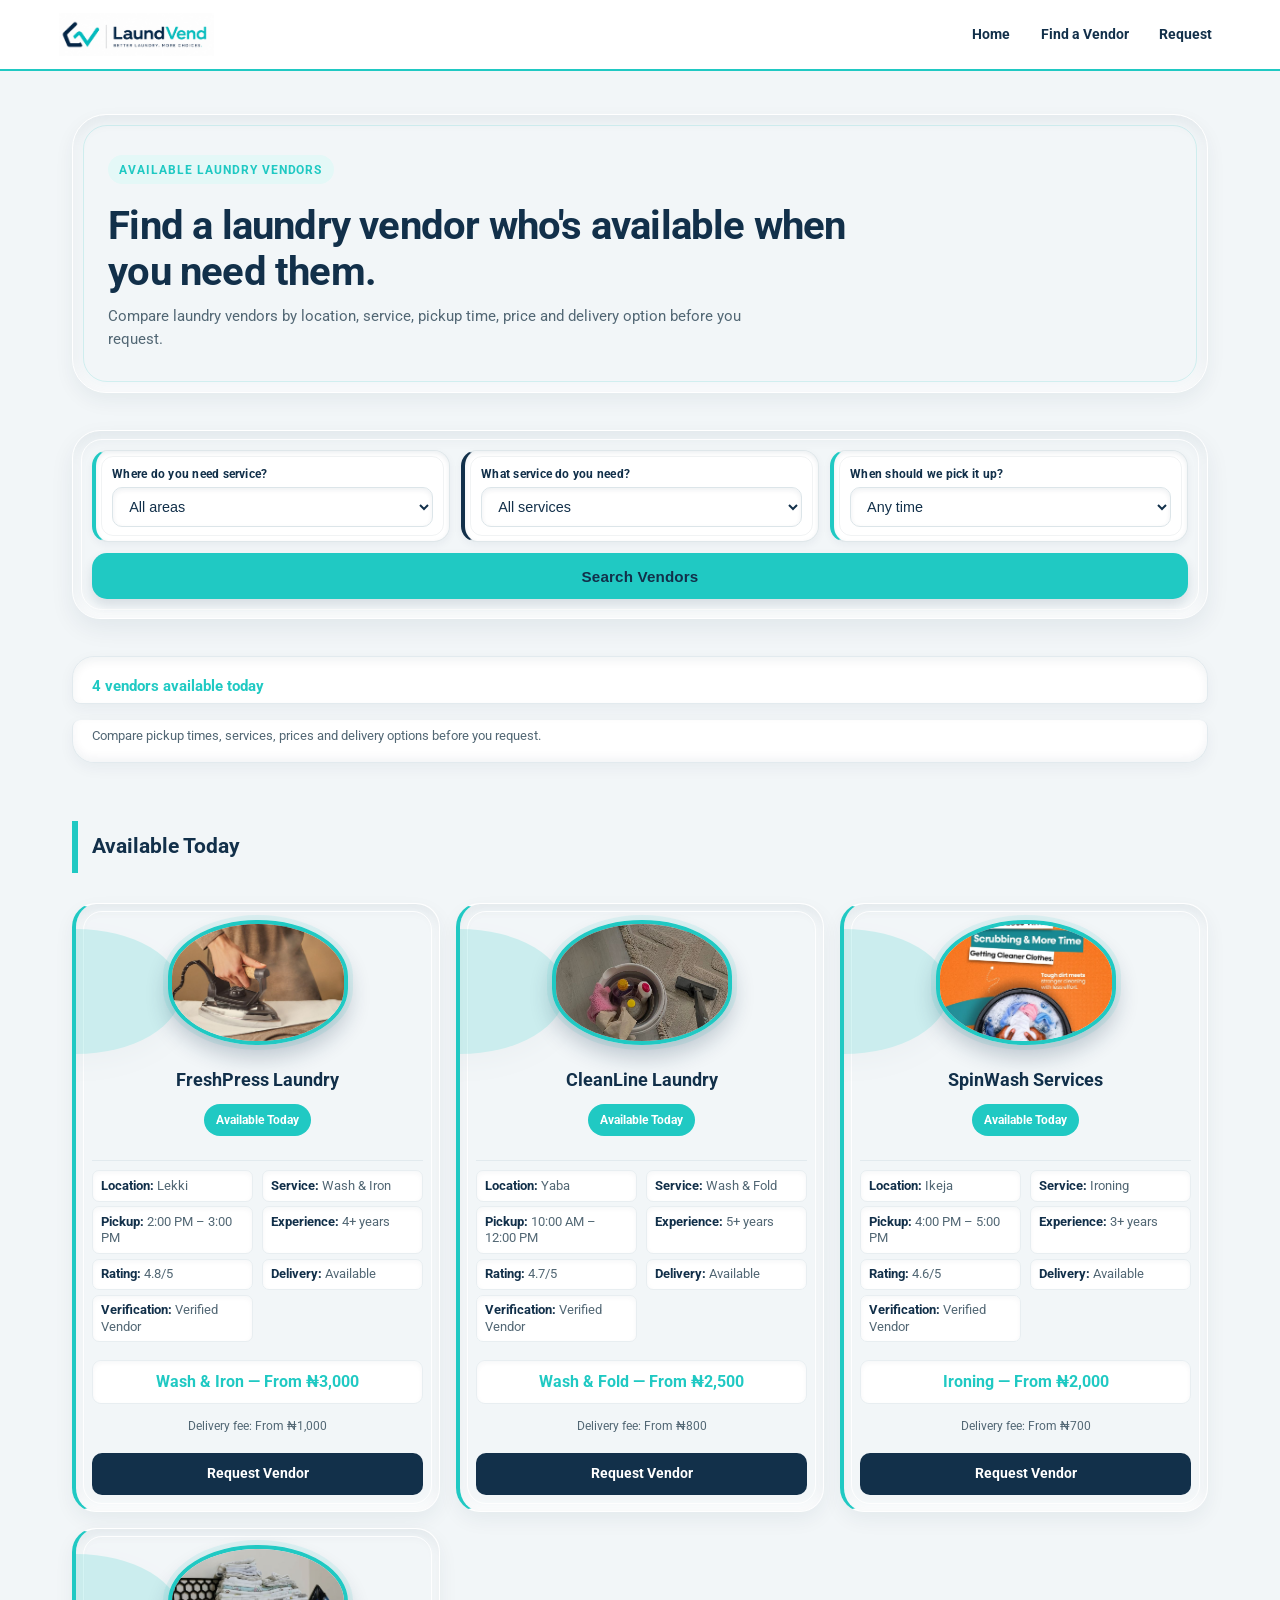
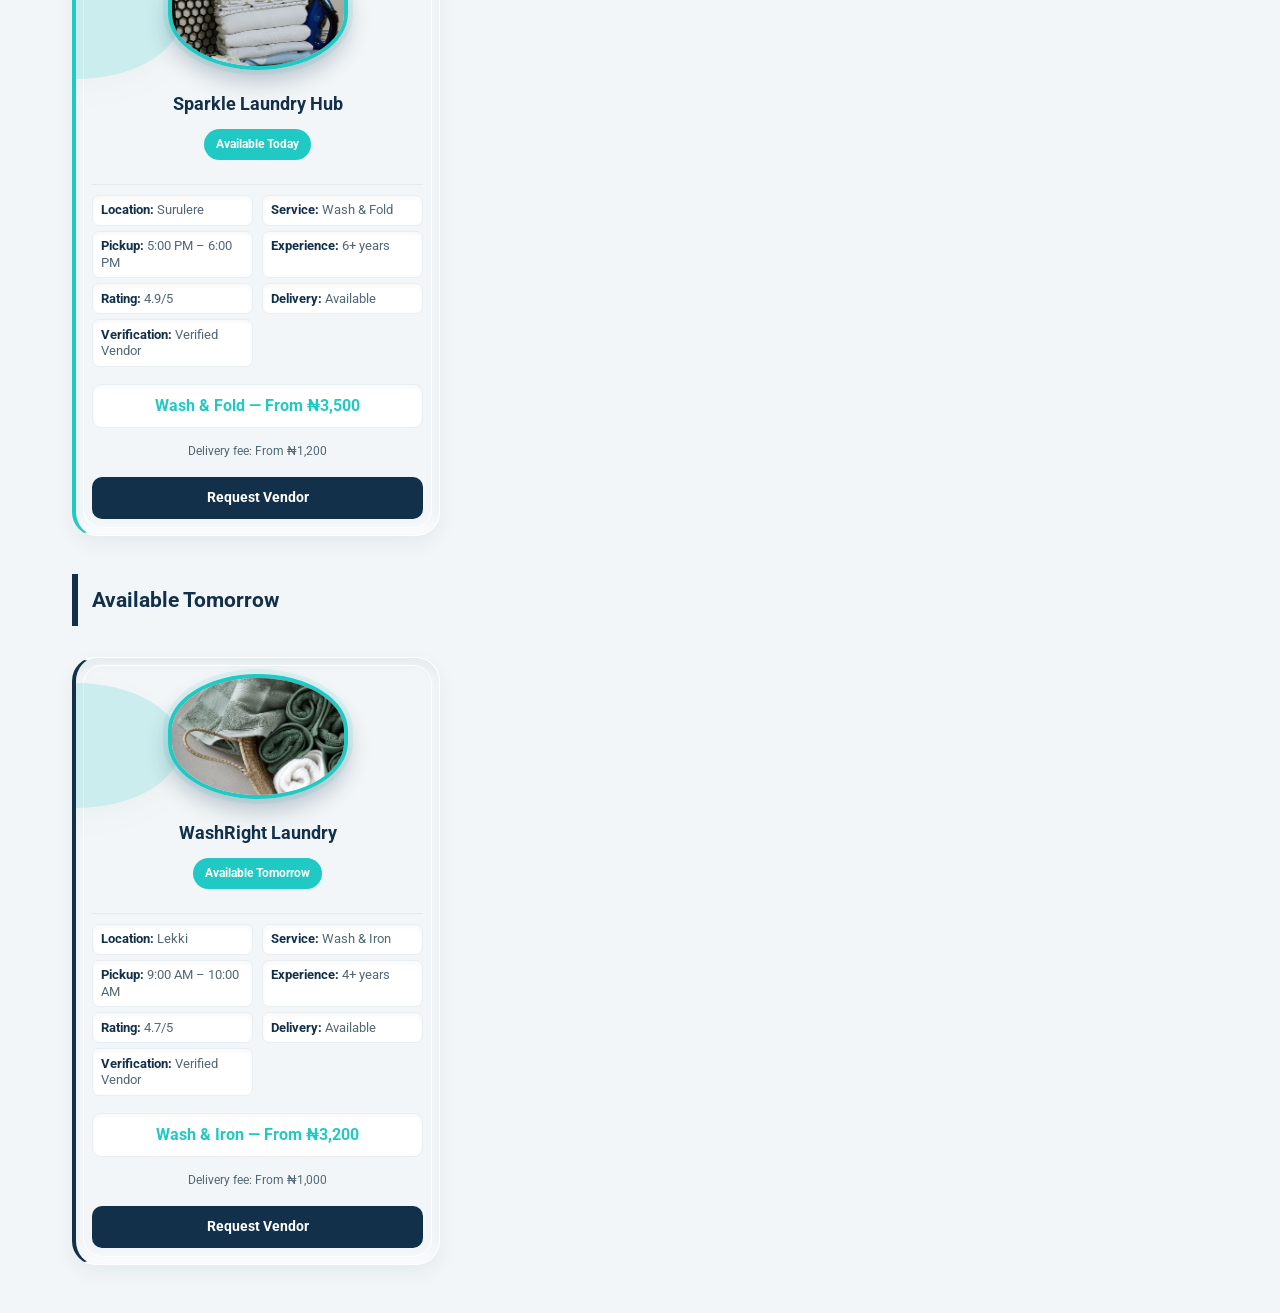
==== commit 44b426f9: "Merge joel branch into main" ====
--- a/index.html
+++ b/index.html
@@ -1,118 +1,345 @@
 <!DOCTYPE html>
 <html lang="en">
 <head>
-<meta charset="UTF-8">
-<meta name="viewport" content="width=device-width, initial-scale=1.0">
-<title>Laundvend — Laundry made simple</title>
-<link rel="preconnect" href="https://fonts.googleapis.com">
-<link href="https://fonts.googleapis.com/css2?family=Roboto:wght@400;500;700&display=swap" rel="stylesheet">
-<link rel="stylesheet" href="landing.css">
+    <meta charset="UTF-8">
+    <meta name="viewport" content="width=device-width, initial-scale=1.0">
+    <title>LaundVend | Find Available Laundry Vendors</title>
+ <link rel="stylesheet" href="style.css">
+   <link rel="stylesheet" href="css/brand.css">
+<link rel="stylesheet" href="css/landing.css">
+    <link rel="preconnect" href="https://fonts.googleapis.com">
+    <link rel="preconnect" href="https://fonts.gstatic.com" crossorigin>
+    <link href="https://fonts.googleapis.com/css2?family=Roboto:wght@400;500;700&display=swap" rel="stylesheet">
 </head>
+
 <body>
-<center>
-<img src="https://i.ibb.co/MDz55hsS/IMG-20260830-WA0027.jpg" alt="Laundvend Logo" border="0">
-</center>
-<header class="site-header">
-  <nav class="nav container">
-    <div class="logo">Laundvend</div>
-    <ul class="nav-links">
-      <li><a href="how-it-works.html">How it works</a></li>
-      <li><a href="#features">Features</a></li>
-      <li><a href="#locations">Locations</a></li>
-    </ul>
-    <a href="#get-started" class="btn btn-primary">Get started</a>
-  </nav>
+
+<header>
+    <div class="header-inner">
+        <a href="index.html" class="logo">
+            <img src="images/Logo.jpeg" alt="LaundVend logo">
+        </a>
+
+        <nav>
+            <a href="index.html">Home</a>
+            <a href="main.html">Find a Vendor</a>
+            <a href="#vendors">Request</a>
+        </nav>
+    </div>
 </header>
 
-<main>
- <!-- HERO SECTION -->
-<section class="hero container">
-    <h1>Find a reliable laundry provider when you need one</h1>
-
-    <p>
-        Find available and reliable laundry providers near you,
-        choose the service you need, and schedule a convenient
-        pickup time without the stress of endless searching and calls.
+<main id="vendors">
+
+    <section class="intro">
+        <p class="small">AVAILABLE LAUNDRY VENDORS</p>
+
+        <h1>Find a laundry vendor who's available when you need them.</h1>
+
+        <p>
+            Compare laundry vendors by location, service, pickup time,
+            price and delivery option before you request.
+        </p>
+    </section>
+
+    <form class="availability-form">
+
+        <div>
+            <label for="area">Where do you need service?</label>
+
+            <select id="area" name="area">
+                <option>All areas</option>
+                <option>Lekki</option>
+                <option>Yaba</option>
+                <option>Ikeja</option>
+                <option>Surulere</option>
+            </select>
+        </div>
+
+        <div>
+            <label for="service">What service do you need?</label>
+
+            <select id="service" name="service">
+                <option>All services</option>
+                <option>Wash &amp; Iron</option>
+                <option>Wash &amp; Fold</option>
+                <option>Ironing</option>
+            </select>
+        </div>
+
+        <div>
+            <label for="time">When should we pick it up?</label>
+
+            <select id="time" name="time">
+                <option>Any time</option>
+                <option>Morning</option>
+                <option>Afternoon</option>
+                <option>Evening</option>
+            </select>
+        </div>
+
+        <button type="submit" class="search-button">
+            Search Vendors
+        </button>
+
+    </form>
+
+    <p class="availability-summary">
+        4 vendors available today
     </p>
 
-    <a href="#get-started" class="btn btn-primary">
-        Find a laundry provider
-    </a>
-</section>
-
-
-<!-- HOW IT WORKS SECTION -->
-<section id="how-it-works" class="how-it-works container">
-    <h2>Find the right laundry provider with ease</h2>
-
-    <p>
-        Tell us your location, the laundry service you need,
-        and your preferred pickup time. We help you find providers
-        who are available when you need them.
+    <p class="board-note">
+        Compare pickup times, services, prices and delivery options before you request.
     </p>
-</section>
-
-
-<!-- FEATURES SECTION -->
-<section id="features" class="features container">
-    <h2>Everything you need to find reliable laundry service</h2>
-
-    <div class="feature-grid">
-
-        <div class="feature-card">
-            <h3>Check availability</h3>
-            <p>
-                See which laundry providers are available before
-                you make a request.
-            </p>
-        </div>
-
-        <div class="feature-card">
-            <h3>Choose with confidence</h3>
-            <p>
-                Compare providers using clear pricing, ratings,
-                reviews and verification information.
-            </p>
-        </div>
-
-        <div class="feature-card">
-            <h3>Schedule your laundry</h3>
-            <p>
-                Select pickup and delivery times that fit
-                your schedule.
-            </p>
-        </div>
-
-        <div class="feature-card">
-            <h3>Track your order</h3>
-            <p>
-                Follow your laundry from pickup through processing
-                until it is ready for delivery.
-            </p>
-        </div>
-
-    </div>
-</section>
-
-
-<!-- GET STARTED SECTION -->
-<section id="get-started" class="cta container">
-    <h2>Ready to find a laundry provider when you need one?</h2>
-
-    <p>
-        LaundVend connects customers with reliable laundry providers
-        who are available at the required time and in the right location.
-    </p>
-</section>
+
+    <h2 class="availability-heading today-heading">
+        Available Today
+    </h2>
+
+    <!-- FreshPress Laundry -->
+    <article class="vendor-card">
+
+        <img
+            src="images/iron.jpeg"
+            alt="FreshPress Laundry"
+            class="vendor-image"
+        >
+
+        <h3>FreshPress Laundry</h3>
+
+        <span class="vendor-status">
+            Available Today
+        </span>
+
+        <div class="vendor-details">
+
+            <p><strong>Location:</strong> Lekki</p>
+
+            <p><strong>Service:</strong> Wash &amp; Iron</p>
+
+            <p><strong>Pickup:</strong> 2:00 PM – 3:00 PM</p>
+
+            <p><strong>Experience:</strong> 4+ years</p>
+
+            <p><strong>Rating:</strong> 4.8/5</p>
+
+            <p><strong>Delivery:</strong> Available</p>
+
+            <p><strong>Verification:</strong> Verified Vendor</p>
+
+        </div>
+
+        <p class="vendor-price">
+            Wash &amp; Iron — From ₦3,000
+        </p>
+
+        <p>
+            Delivery fee: From ₦1,000
+        </p>
+
+        <a href="#" class="vendor-button">
+            Request Vendor
+        </a>
+
+    </article>
+
+
+    <!-- CleanLine Laundry -->
+    <article class="vendor-card">
+
+        <img
+            src="images/Cleaning.jpeg"
+            alt="CleanLine Laundry"
+            class="vendor-image"
+        >
+
+        <h3>CleanLine Laundry</h3>
+
+        <span class="vendor-status">
+            Available Today
+        </span>
+
+        <div class="vendor-details">
+
+            <p><strong>Location:</strong> Yaba</p>
+
+            <p><strong>Service:</strong> Wash &amp; Fold</p>
+
+            <p><strong>Pickup:</strong> 10:00 AM – 12:00 PM</p>
+
+            <p><strong>Experience:</strong> 5+ years</p>
+
+            <p><strong>Rating:</strong> 4.7/5</p>
+
+            <p><strong>Delivery:</strong> Available</p>
+
+            <p><strong>Verification:</strong> Verified Vendor</p>
+
+        </div>
+
+        <p class="vendor-price">
+            Wash &amp; Fold — From ₦2,500
+        </p>
+
+        <p>
+            Delivery fee: From ₦800
+        </p>
+
+        <a href="#" class="vendor-button">
+            Request Vendor
+        </a>
+
+    </article>
+
+
+    <!-- SpinWash Services -->
+    <article class="vendor-card">
+
+        <img
+            src="images/washing.jpeg"
+            alt="SpinWash Services"
+            class="vendor-image"
+        >
+
+        <h3>SpinWash Services</h3>
+
+        <span class="vendor-status">
+            Available Today
+        </span>
+
+        <div class="vendor-details">
+
+            <p><strong>Location:</strong> Ikeja</p>
+
+            <p><strong>Service:</strong> Ironing</p>
+
+            <p><strong>Pickup:</strong> 4:00 PM – 5:00 PM</p>
+
+            <p><strong>Experience:</strong> 3+ years</p>
+
+            <p><strong>Rating:</strong> 4.6/5</p>
+
+            <p><strong>Delivery:</strong> Available</p>
+
+            <p><strong>Verification:</strong> Verified Vendor</p>
+
+        </div>
+
+        <p class="vendor-price">
+            Ironing — From ₦2,000
+        </p>
+
+        <p>
+            Delivery fee: From ₦700
+        </p>
+
+        <a href="#" class="vendor-button">
+            Request Vendor
+        </a>
+
+    </article>
+
+
+    <!-- Sparkle Laundry Hub -->
+    <article class="vendor-card">
+
+        <img
+            src="images/fold.jpeg"
+            alt="Sparkle Laundry Hub"
+            class="vendor-image"
+        >
+
+        <h3>Sparkle Laundry Hub</h3>
+
+        <span class="vendor-status">
+            Available Today
+        </span>
+
+        <div class="vendor-details">
+
+            <p><strong>Location:</strong> Surulere</p>
+
+            <p><strong>Service:</strong> Wash &amp; Fold</p>
+
+            <p><strong>Pickup:</strong> 5:00 PM – 6:00 PM</p>
+
+            <p><strong>Experience:</strong> 6+ years</p>
+
+            <p><strong>Rating:</strong> 4.9/5</p>
+
+            <p><strong>Delivery:</strong> Available</p>
+
+            <p><strong>Verification:</strong> Verified Vendor</p>
+
+        </div>
+
+        <p class="vendor-price">
+            Wash &amp; Fold — From ₦3,500
+        </p>
+
+        <p>
+            Delivery fee: From ₦1,200
+        </p>
+
+        <a href="#" class="vendor-button">
+            Request Vendor
+        </a>
+
+    </article>
+
+
+    <h2 class="availability-heading tomorrow-heading">
+        Available Tomorrow
+    </h2>
+
+
+    <!-- WashRight Laundry -->
+    <article class="vendor-card">
+
+        <img
+            src="images/right.jpeg"
+            alt="WashRight Laundry"
+            class="vendor-image"
+        >
+
+        <h3>WashRight Laundry</h3>
+
+        <span class="vendor-status">
+            Available Tomorrow
+        </span>
+
+        <div class="vendor-details">
+
+            <p><strong>Location:</strong> Lekki</p>
+
+            <p><strong>Service:</strong> Wash &amp; Iron</p>
+
+            <p><strong>Pickup:</strong> 9:00 AM – 10:00 AM</p>
+
+            <p><strong>Experience:</strong> 4+ years</p>
+
+            <p><strong>Rating:</strong> 4.7/5</p>
+
+            <p><strong>Delivery:</strong> Available</p>
+
+            <p><strong>Verification:</strong> Verified Vendor</p>
+
+        </div>
+
+        <p class="vendor-price">
+            Wash &amp; Iron — From ₦3,200
+        </p>
+
+        <p>
+            Delivery fee: From ₦1,000
+        </p>
+
+        <a href="#" class="vendor-button">
+            Request Vendor
+        </a>
+
+    </article>
 
 </main>
 
-<footer id="locations" class="site-footer">
-  <div class="container footer-content">
-    <span class="logo">Laundvend</span>
-    <p class="small">&copy; 2026 Laundvend. All rights reserved.</p>
-  </div>
-</footer>
-
 </body>
-</html>
+</html>
--- a/style.css
+++ b/style.css
@@ -0,0 +1,945 @@
+* {
+    box-sizing: border-box;
+    margin: 0;
+    padding: 0;
+}
+
+body {
+    font-family: "Roboto", sans-serif;
+    color: #12304a;
+    background: #f2f6f8;
+    line-height: 1.5;
+}
+
+/* =========================
+   HEADER
+========================= */
+
+header {
+    background: #ffffff;
+    border-bottom: 2px solid #20c9c3;
+}
+
+.header-inner {
+    max-width: 1200px;
+    margin: 0 auto;
+    padding: .8rem 1rem;
+    display: flex;
+    align-items: center;
+    justify-content: space-between;
+    gap: 1rem;
+}
+
+.logo img {
+    width: 155px;
+    height: auto;
+    display: block;
+}
+
+header nav {
+    display: flex;
+    gap: .8rem;
+    flex-wrap: wrap;
+    justify-content: flex-end;
+}
+
+header nav a {
+    color: #12304a;
+    text-decoration: none;
+    font-size: .85rem;
+    font-weight: 700;
+}
+
+header nav a:hover {
+    color: #20c9c3;
+}
+
+/* =========================
+   MAIN
+========================= */
+
+main {
+    width: 100%;
+    padding: 1.2rem 1rem 2rem;
+}
+
+/* =========================
+   INTRO
+========================= */
+
+.intro {
+    margin-bottom: 1rem;
+}
+
+.small {
+    color: #20c9c3;
+    font-size: .75rem;
+    font-weight: 700;
+    letter-spacing: .08em;
+    margin-bottom: .35rem;
+}
+
+#vendors h1 {
+    color: #12304a;
+    font-size: 1.7rem;
+    line-height: 1.15;
+    margin-bottom: .6rem;
+}
+
+.intro > p:last-child {
+    color: #526774;
+    font-size: .92rem;
+    max-width: 700px;
+}
+
+/* =========================
+   AVAILABILITY SEARCH
+========================= */
+
+.availability-form {
+    background: #12304a;
+    border: none;
+    border-radius: 24px;
+    padding: 1rem;
+    display: grid;
+    gap: .7rem;
+    box-shadow: 0 8px 20px rgba(18, 48, 74, .12);
+}
+
+.availability-form > div {
+    background: #ffffff;
+    border-radius: 14px;
+    padding: .7rem .9rem;
+    transition: transform .2s ease;
+}
+
+.availability-form > div:hover {
+    transform: translateY(-2px);
+}
+
+.availability-form > div:nth-child(1) {
+    border-left: 4px solid #20c9c3;
+}
+
+.availability-form > div:nth-child(2) {
+    border-left: 4px solid #12304a;
+}
+
+.availability-form > div:nth-child(3) {
+    border-left: 4px solid #20c9c3;
+}
+
+.availability-form label {
+    display: block;
+    margin-bottom: .25rem;
+    font-size: .78rem;
+    color: #12304a;
+    font-weight: 700;
+}
+
+.availability-form select {
+    width: 100%;
+    border: 1px solid #d9e2e6;
+    border-radius: 8px;
+    outline: none;
+    padding: .6rem .7rem;
+    background: #ffffff;
+    color: #12304a;
+    font-size: .9rem;
+}
+
+.availability-form select:focus {
+    border-color: #20c9c3;
+    outline: 2px solid rgba(32, 201, 195, .15);
+}
+
+.search-button {
+    border: none;
+    border-radius: 14px;
+    padding: .85rem;
+    background: #20c9c3;
+    color: #12304a;
+    font-size: .9rem;
+    font-weight: 700;
+    cursor: pointer;
+}
+
+.search-button:hover {
+    background: #ffffff;
+    color: #12304a;
+}
+
+/* =========================
+   AVAILABILITY SUMMARY
+========================= */
+
+.availability-summary {
+    color: #20c9c3;
+    font-weight: 700;
+    font-size: .9rem;
+    margin: 1rem 0 .25rem;
+}
+
+.board-note {
+    color: #526774;
+    font-size: .8rem;
+    margin-bottom: 1rem;
+}
+
+/* =========================
+   SECTION HEADINGS
+========================= */
+
+.availability-heading {
+    color: #12304a;
+    font-size: 1.15rem;
+    margin: 1.2rem 0 .8rem;
+    padding-left: 10px;
+    border-left: 5px solid #20c9c3;
+}
+
+.today-heading {
+    border-left-color: #20c9c3;
+}
+
+.tomorrow-heading {
+    border-left-color: #12304a;
+}
+
+/* =========================
+   VENDOR CARDS
+========================= */
+
+.vendor-card {
+    background: #ffffff;
+    border: 1px solid #d9e2e6;
+    border-left: 4px solid #20c9c3;
+    border-radius: 12px;
+    padding: .8rem;
+    margin-bottom: 1rem;
+    display: flex;
+    flex-direction: column;
+    gap: .4rem;
+}
+
+.tomorrow-heading + .vendor-card {
+    border-left-color: #12304a;
+}
+
+.vendor-image {
+    width: 100%;
+    height: 115px;
+    object-fit: cover;
+    border-radius: 9px;
+    display: block;
+}
+
+.vendor-card h3 {
+    color: #12304a;
+    font-size: 1.05rem;
+    margin: .15rem 0;
+}
+
+.vendor-status {
+    display: inline-block;
+    width: fit-content;
+    background: #20c9c3;
+    color: #ffffff;
+    padding: .4rem .7rem;
+    border-radius: 20px;
+    font-size: .85rem;
+    font-weight: 700;
+}
+
+.vendor-details {
+    display: grid;
+    grid-template-columns: 1fr 1fr;
+    gap: .15rem .7rem;
+}
+
+.vendor-details p {
+    color: #526774;
+    font-size: .82rem;
+    line-height: 1.25;
+}
+
+.vendor-details strong {
+    color: #12304a;
+}
+
+.vendor-price {
+    color: #20c9c3;
+    font-size: .95rem;
+    font-weight: 700;
+    margin: .35rem 0;
+}
+
+.vendor-card > p:not(.vendor-price) {
+    color: #526774;
+    font-size: .78rem;
+}
+
+.vendor-button {
+    display: inline-block;
+    background: #12304a;
+    color: #ffffff;
+    padding: .5rem .75rem;
+    border-radius: 6px;
+    text-decoration: none;
+    font-size: .85rem;
+    font-weight: 700;
+    text-align: center;
+    margin-top: .15rem;
+}
+
+.vendor-button:hover {
+    background: #20c9c3;
+    color: #ffffff;
+}
+
+/* =========================
+   DESKTOP
+========================= */
+
+@media (min-width: 768px) {
+
+    main {
+        max-width: 1200px;
+        margin: 0 auto;
+        padding: 1.5rem 2rem 3rem;
+
+        display: grid;
+        grid-template-columns: repeat(3, minmax(0, 1fr));
+        gap: 1rem;
+    }
+
+    #vendors .intro,
+    .availability-form,
+    .availability-summary,
+    .board-note,
+    .availability-heading {
+        grid-column: 1 / -1;
+    }
+
+    .vendor-card {
+        width: 100%;
+        margin: 0;
+    }
+
+    #vendors h1 {
+        font-size: 2.2rem;
+    }
+
+    .availability-form {
+        grid-template-columns: repeat(3, 1fr);
+        align-items: end;
+    }
+
+    .search-button {
+        grid-column: 1 / -1;
+    }
+}
+
+/* =========================
+   LARGE DESKTOP
+========================= */
+
+@media (min-width: 1000px) {
+
+    .header-inner {
+        padding-left: 2rem;
+        padding-right: 2rem;
+    }
+
+    .logo img {
+        width: 155px;
+    }
+
+    #vendors h1 {
+        font-size: 2.5rem;
+    }
+
+    .vendor-image {
+        height: 140px;
+    }
+}
+/* =========================
+   DEEP CIRCULAR VENDOR PHOTOS
+========================= */
+
+.vendor-card {
+    position: relative;
+    overflow: hidden;
+    border-radius: 18px;
+    box-shadow: 0 8px 22px rgba(18, 48, 74, 0.10);
+}
+
+.vendor-image {
+    width: 150px;
+    height: 150px;
+    object-fit: cover;
+    border-radius: 50%;
+    border: 4px solid #20c9c3;
+    margin: 0 auto .6rem;
+    box-shadow: 0 12px 20px rgba(18, 48, 74, 0.25);
+}
+/* =========================
+   PREMIUM VENDOR CARD
+========================= */
+
+.vendor-card {
+    padding: 1.1rem;
+    background: #ffffff;
+    border: 1px solid #e2eaee;
+    border-left: 4px solid #20c9c3;
+    border-radius: 22px;
+    box-shadow: 0 10px 25px rgba(18, 48, 74, 0.08);
+    transition: transform .2s ease, box-shadow .2s ease;
+}
+
+.vendor-card:hover {
+    transform: translateY(-4px);
+    box-shadow: 0 16px 30px rgba(18, 48, 74, 0.14);
+}
+
+.vendor-card h3 {
+    text-align: center;
+    font-size: 1.15rem;
+    margin: .2rem 0 .35rem;
+}
+
+.vendor-status {
+    margin: 0 auto .5rem;
+}
+
+.vendor-details {
+    margin-top: .5rem;
+    padding-top: .6rem;
+    border-top: 1px solid #e2eaee;
+}
+
+.vendor-price {
+    text-align: center;
+    font-size: 1rem;
+    margin-top: .6rem;
+}
+
+.vendor-card>p:not(.vendor-price) {
+    text-align: center;
+}
+
+.vendor-button {
+    width: 100%;
+    margin-top: .4rem;
+    border-radius: 10px;
+    padding: .65rem;
+}
+/* =========================
+   PREMIUM AVAILABILITY PANEL
+========================= */
+
+.availability-form {
+    background: #12304a;
+    border-radius: 26px;
+    padding: 1.2rem;
+    box-shadow: 0 14px 30px rgba(18, 48, 74, 0.16);
+}
+
+.availability-form>div {
+    border-radius: 16px;
+    padding: .8rem 1rem;
+    box-shadow: 0 3px 8px rgba(18, 48, 74, 0.06);
+}
+
+.availability-form label {
+    font-size: .75rem;
+    letter-spacing: .02em;
+}
+
+.availability-form select {
+    border: 1px solid #d9e2e6;
+    border-radius: 10px;
+    padding: .65rem .75rem;
+    font-size: .9rem;
+}
+
+.search-button {
+    min-height: 46px;
+    border-radius: 12px;
+    font-size: .95rem;
+    letter-spacing: .01em;
+}
+/* =========================
+   AVAILABILITY SECTION FINISH
+========================= */
+
+.availability-heading {
+    font-size: 1.3rem;
+    font-weight: 700;
+    padding: .65rem 0 .65rem .9rem;
+    margin-top: 1.4rem;
+    margin-bottom: .9rem;
+    border-left-width: 6px;
+}
+
+.today-heading {
+    border-left-color: #20c9c3;
+}
+
+.tomorrow-heading {
+    border-left-color: #12304a;
+}
+
+.availability-summary {
+    font-size: .95rem;
+    margin-top: 1.2rem;
+}
+
+.board-note {
+    background: #ffffff;
+    border-radius: 12px;
+    padding: .7rem .9rem;
+    border: 1px solid #e2eaee;
+}
+/* =========================
+   VENDOR INFO FINISH
+========================= */
+
+.vendor-details p {
+    background: #f2f6f8;
+    border-radius: 7px;
+    padding: .35rem .45rem;
+}
+
+.vendor-details strong {
+    font-weight: 700;
+}
+
+.vendor-status {
+    font-size: .78rem;
+    padding: .4rem .75rem;
+}
+
+.vendor-card>p:not(.vendor-price) {
+    margin: 0;
+}
+
+.vendor-price {
+    background: #f2f6f8;
+    border-radius: 9px;
+    padding: .55rem;
+}
+
+.vendor-button {
+    margin-top: .55rem;
+}
+/* =========================
+   PREMIUM INTRO FINISH
+========================= */
+
+.intro {
+    padding: 1rem 0 .5rem;
+}
+
+.small {
+    display: inline-block;
+    background: #e4f8f7;
+    border-radius: 20px;
+    padding: .35rem .7rem;
+    margin-bottom: .7rem;
+}
+
+#vendors h1 {
+    max-width: 760px;
+    font-weight: 700;
+    letter-spacing: -.02em;
+}
+
+.intro>p:last-child {
+    max-width: 650px;
+    line-height: 1.6;
+}
+/* =========================
+   FINAL SPACING POLISH
+========================= */
+
+.vendor-card {
+    gap: .5rem;
+}
+
+.vendor-image {
+    margin-bottom: .25rem;
+}
+
+.vendor-details {
+    gap: .3rem .6rem;
+}
+
+.vendor-details p {
+    padding: .4rem .5rem;
+}
+
+.vendor-card h3 {
+    line-height: 1.25;
+}
+
+.vendor-button {
+    min-height: 42px;
+}
+/* =========================
+   MOBILE NAVIGATION
+========================= */
+
+@media (max-width: 767px) {
+    .header-inner {
+        flex-direction: column;
+        align-items: center;
+        gap: .7rem;
+    }
+    
+    header nav {
+        width: 100%;
+        justify-content: center;
+        gap: .6rem;
+    }
+    
+    header nav a {
+        font-size: .8rem;
+        white-space: nowrap;
+        padding: .3rem .4rem;
+    }
+}
+/* =========================
+   RECESSED HERO SECTION
+========================= */
+
+.intro {
+    position: relative;
+    padding: 2rem 1.4rem 2.2rem;
+    margin: 1.2rem 0 1.3rem;
+    border-radius: 30px;
+    background: #f2f6f8;
+    border: 1px solid #ffffff;
+    
+    box-shadow:
+        inset 0 5px 14px rgba(18, 48, 74, 0.08),
+        inset 0 -4px 12px rgba(255, 255, 255, 0.95),
+        0 8px 20px rgba(18, 48, 74, 0.06);
+}
+
+.intro::before {
+    content: "";
+    position: absolute;
+    inset: 10px;
+    border-radius: 24px;
+    border: 1px solid rgba(32, 201, 195, 0.16);
+    pointer-events: none;
+}
+
+.intro .small,
+.intro h1,
+.intro>p:last-child {
+    position: relative;
+    z-index: 1;
+}
+
+.intro h1 {
+    margin-top: .5rem;
+}
+
+@media (min-width: 768px) {
+    .intro {
+        padding: 2.5rem 2.2rem;
+        border-radius: 34px;
+    }
+}
+/* =========================
+   RECESSED AVAILABILITY SUMMARY
+========================= */
+
+.availability-summary {
+    position: relative;
+    background: #ffffff;
+    border: 1px solid #e2eaee;
+    border-radius: 22px 22px 8px 8px;
+    padding: 1.1rem 1.2rem .35rem;
+    margin: 1.3rem 0 0;
+    box-shadow:
+        inset 0 4px 10px rgba(18, 48, 74, 0.06),
+        0 5px 15px rgba(18, 48, 74, 0.05);
+}
+
+.board-note {
+    background: #ffffff;
+    border: 1px solid #e2eaee;
+    border-top: none;
+    border-radius: 8px 8px 22px 22px;
+    padding: .35rem 1.2rem 1.1rem;
+    margin: 0 0 1.2rem;
+    box-shadow:
+        inset 0 -4px 10px rgba(18, 48, 74, 0.05),
+        0 5px 15px rgba(18, 48, 74, 0.05);
+}
+
+.availability-summary,
+.board-note {
+    padding-left: 1.2rem;
+    padding-right: 1.2rem;
+}
+/* =========================
+   SOFT RECESSED VENDOR CARDS
+========================= */
+
+.vendor-card {
+    position: relative;
+    background: #f2f6f8;
+    border: 1px solid #ffffff;
+    border-left: 4px solid #20c9c3;
+    border-radius: 24px;
+    padding: 1rem;
+    box-shadow:
+        inset 0 5px 12px rgba(18, 48, 74, 0.07),
+        inset 0 -5px 12px rgba(255, 255, 255, 0.95),
+        0 8px 20px rgba(18, 48, 74, 0.06);
+}
+
+.vendor-card::before {
+    content: "";
+    position: absolute;
+    inset: 7px;
+    border-radius: 19px;
+    border: 1px solid rgba(255, 255, 255, 0.9);
+    pointer-events: none;
+}
+
+.vendor-card>* {
+    position: relative;
+    z-index: 1;
+}
+
+.vendor-image {
+    box-shadow:
+        0 10px 20px rgba(18, 48, 74, 0.22),
+        0 0 0 4px rgba(32, 201, 195, 0.12);
+}
+
+.vendor-details p {
+    background: #ffffff;
+    border: 1px solid #e8eef1;
+    box-shadow:
+        inset 0 2px 5px rgba(18, 48, 74, 0.04);
+}
+
+.vendor-price {
+    background: #ffffff;
+    border: 1px solid #e8eef1;
+    box-shadow:
+        inset 0 2px 5px rgba(18, 48, 74, 0.04);
+}
+/* =========================
+   SOFT RECESSED SEARCH AREA
+========================= */
+
+.availability-form {
+    position: relative;
+    background: #f2f6f8;
+    border: 1px solid #ffffff;
+    border-radius: 28px;
+    padding: 1.2rem;
+    box-shadow:
+        inset 0 6px 15px rgba(18, 48, 74, 0.08),
+        inset 0 -5px 14px rgba(255, 255, 255, 0.95),
+        0 10px 24px rgba(18, 48, 74, 0.07);
+}
+
+.availability-form::before {
+    content: "";
+    position: absolute;
+    inset: 8px;
+    border-radius: 21px;
+    border: 1px solid rgba(255, 255, 255, 0.9);
+    pointer-events: none;
+}
+
+.availability-form>div,
+.availability-form .search-button {
+    position: relative;
+    z-index: 1;
+}
+
+/* Individual search boxes */
+
+.availability-form>div {
+    background: #ffffff;
+    border: 1px solid #e5ecef;
+    border-radius: 17px;
+    padding: .85rem 1rem;
+    
+    box-shadow:
+        inset 0 3px 7px rgba(18, 48, 74, 0.05),
+        0 4px 10px rgba(18, 48, 74, 0.04);
+}
+
+/* Keep the aqua/navy identity */
+
+.availability-form>div:nth-child(1) {
+    border-left: 4px solid #20c9c3;
+}
+
+.availability-form>div:nth-child(2) {
+    border-left: 4px solid #12304a;
+}
+
+.availability-form>div:nth-child(3) {
+    border-left: 4px solid #20c9c3;
+}
+
+/* Search button */
+
+.availability-form .search-button {
+    border: none;
+    border-radius: 15px;
+    box-shadow:
+        0 6px 12px rgba(18, 48, 74, 0.12);
+}
+/* =========================
+   ELLIPSE VENDOR IMAGE
+========================= */
+
+.vendor-image {
+    width: 180px;
+    height: 125px;
+    object-fit: cover;
+    border-radius: 50% / 45%;
+    border: 4px solid #20c9c3;
+    margin: 0 auto .7rem;
+    
+    box-shadow:
+        0 12px 22px rgba(18, 48, 74, 0.24),
+        0 0 0 5px rgba(32, 201, 195, 0.10);
+}
+/* =========================
+   HALF-ELLIPSE VENDOR IMAGE
+========================= */
+
+.vendor-card {
+    position: relative;
+    overflow: hidden;
+}
+
+/* Half-ellipse behind the vendor image */
+.vendor-card::after {
+    content: "";
+    position: absolute;
+    width: 210px;
+    height: 125px;
+    left: -105px;
+    top: 25px;
+    background: #20c9c3;
+    border-radius: 50%;
+    opacity: .18;
+    box-shadow:
+        0 10px 20px rgba(18, 48, 74, 0.12);
+    pointer-events: none;
+}
+
+/* Keep the actual image above the half-ellipse */
+.vendor-image {
+    position: relative;
+    z-index: 2;
+}
+/* =========================
+   HEADER — LOGO LEFT / NAV RIGHT
+========================= */
+
+.header-inner {
+    width: 100%;
+    max-width: 1200px;
+    margin: 0 auto;
+    padding: .8rem 1.2rem;
+    
+    display: flex;
+    align-items: center;
+    justify-content: space-between;
+    gap: 1rem;
+}
+
+.logo {
+    flex-shrink: 0;
+}
+
+header nav {
+    display: flex;
+    align-items: center;
+    justify-content: flex-end;
+    gap: .8rem;
+    margin-left: auto;
+}
+
+header nav a {
+    white-space: nowrap;
+    padding: .4rem .55rem;
+}
+
+/* =========================
+   MOBILE HEADER
+========================= */
+
+@media (max-width: 767px) {
+    
+    .header-inner {
+        flex-direction: row;
+        align-items: center;
+        padding: .7rem .8rem;
+    }
+    
+    .logo img {
+        width: 125px;
+    }
+    
+    header nav {
+        gap: .2rem;
+    }
+    
+    header nav a {
+        font-size: .72rem;
+        padding: .3rem .25rem;
+    }
+}
+/* DEEP RECESSED SEARCH FIELDS */
+
+.availability-form>div {
+    border: 1px solid #dfe7ea;
+    border-radius: 16px;
+    
+    /* subtle depth inside the box */
+    box-shadow:
+        inset 0 2px 5px rgba(18, 48, 74, 0.08),
+        inset 0 -2px 4px rgba(255, 255, 255, 0.9),
+        0 3px 8px rgba(18, 48, 74, 0.05);
+}
+
+/* Tiny inner line */
+.availability-form>div::before {
+    content: "";
+    position: absolute;
+    inset: 5px;
+    border: 1px solid rgba(18, 48, 74, 0.06);
+    border-radius: 12px;
+    pointer-events: none;
+}
+
+/* Keep the text above the inner line */
+.availability-form>div>* {
+    position: relative;
+    z-index: 2;
+}
+
+/* Make the select itself slightly recessed */
+.availability-form select {
+    box-shadow:
+        inset 0 2px 5px rgba(18, 48, 74, 0.07),
+        0 1px 2px rgba(255, 255, 255, 0.8);
+    
+    border: 1px solid #dce5e9;
+}
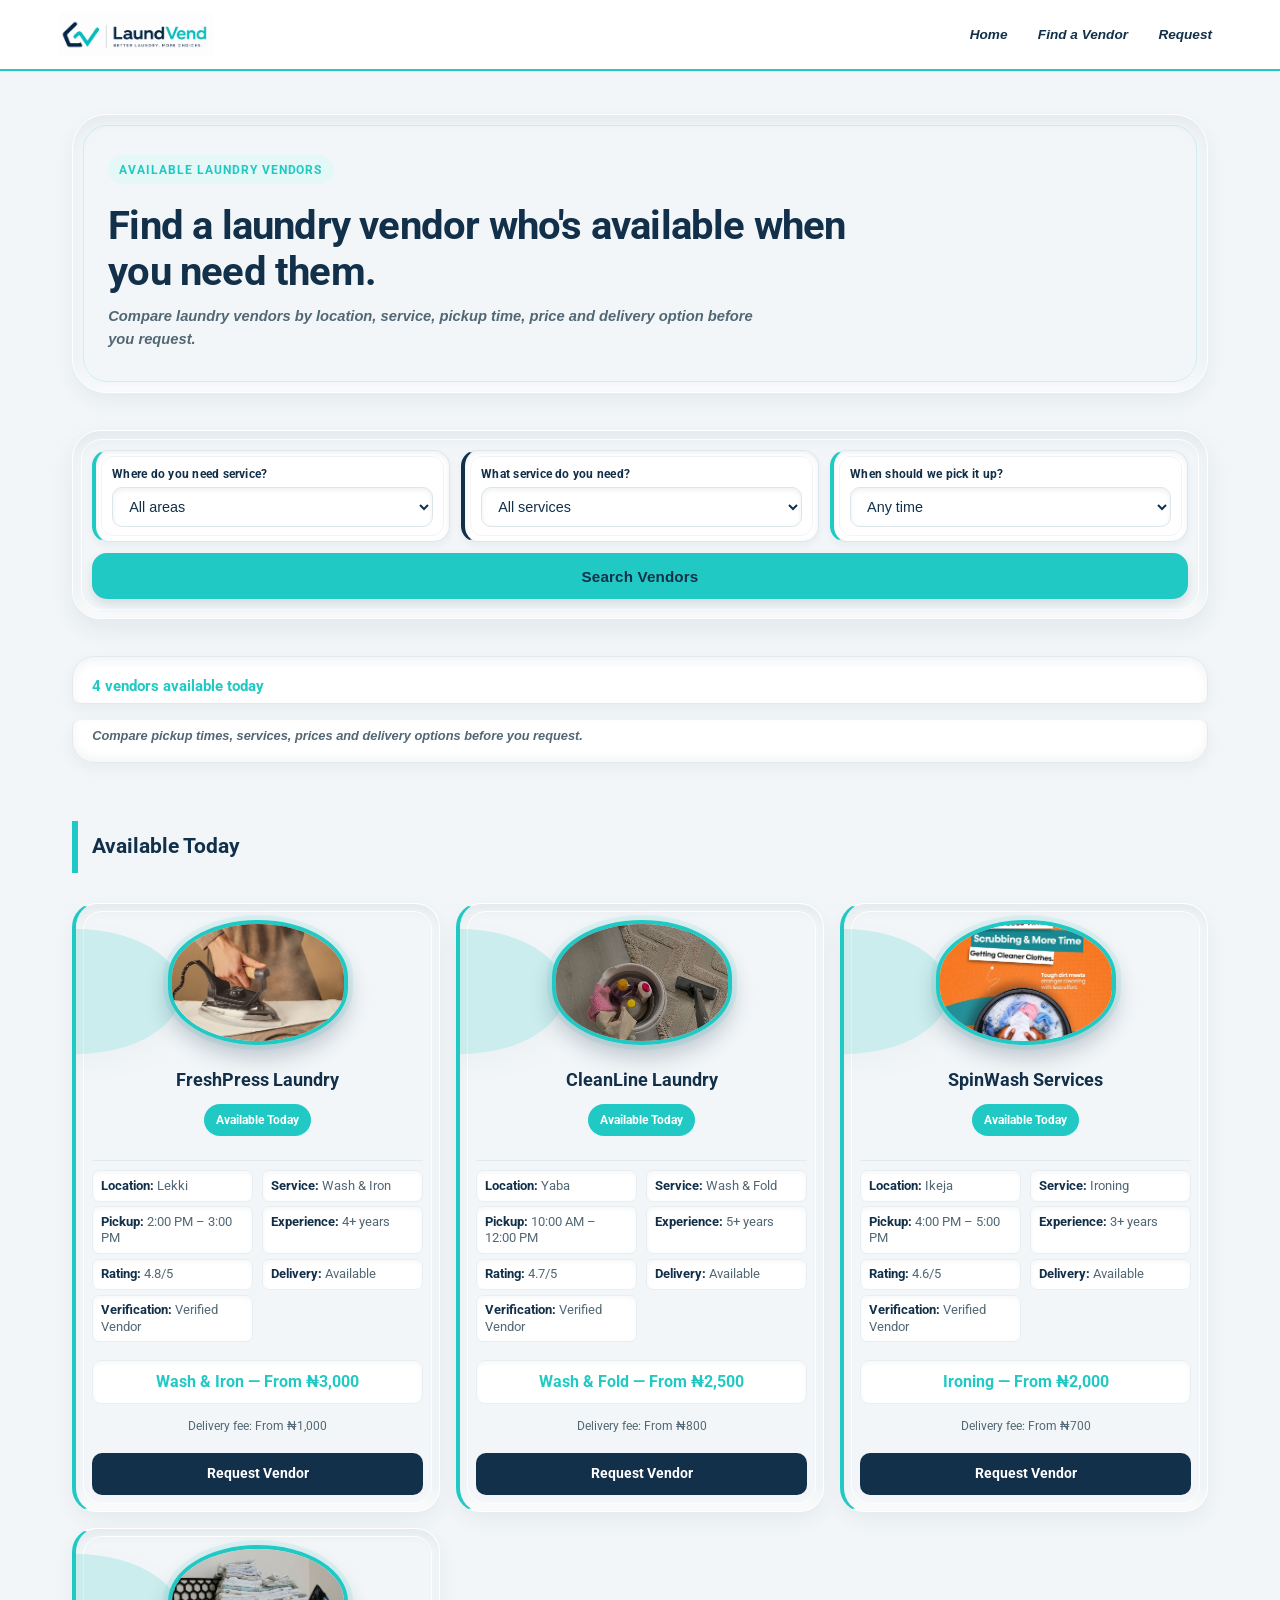
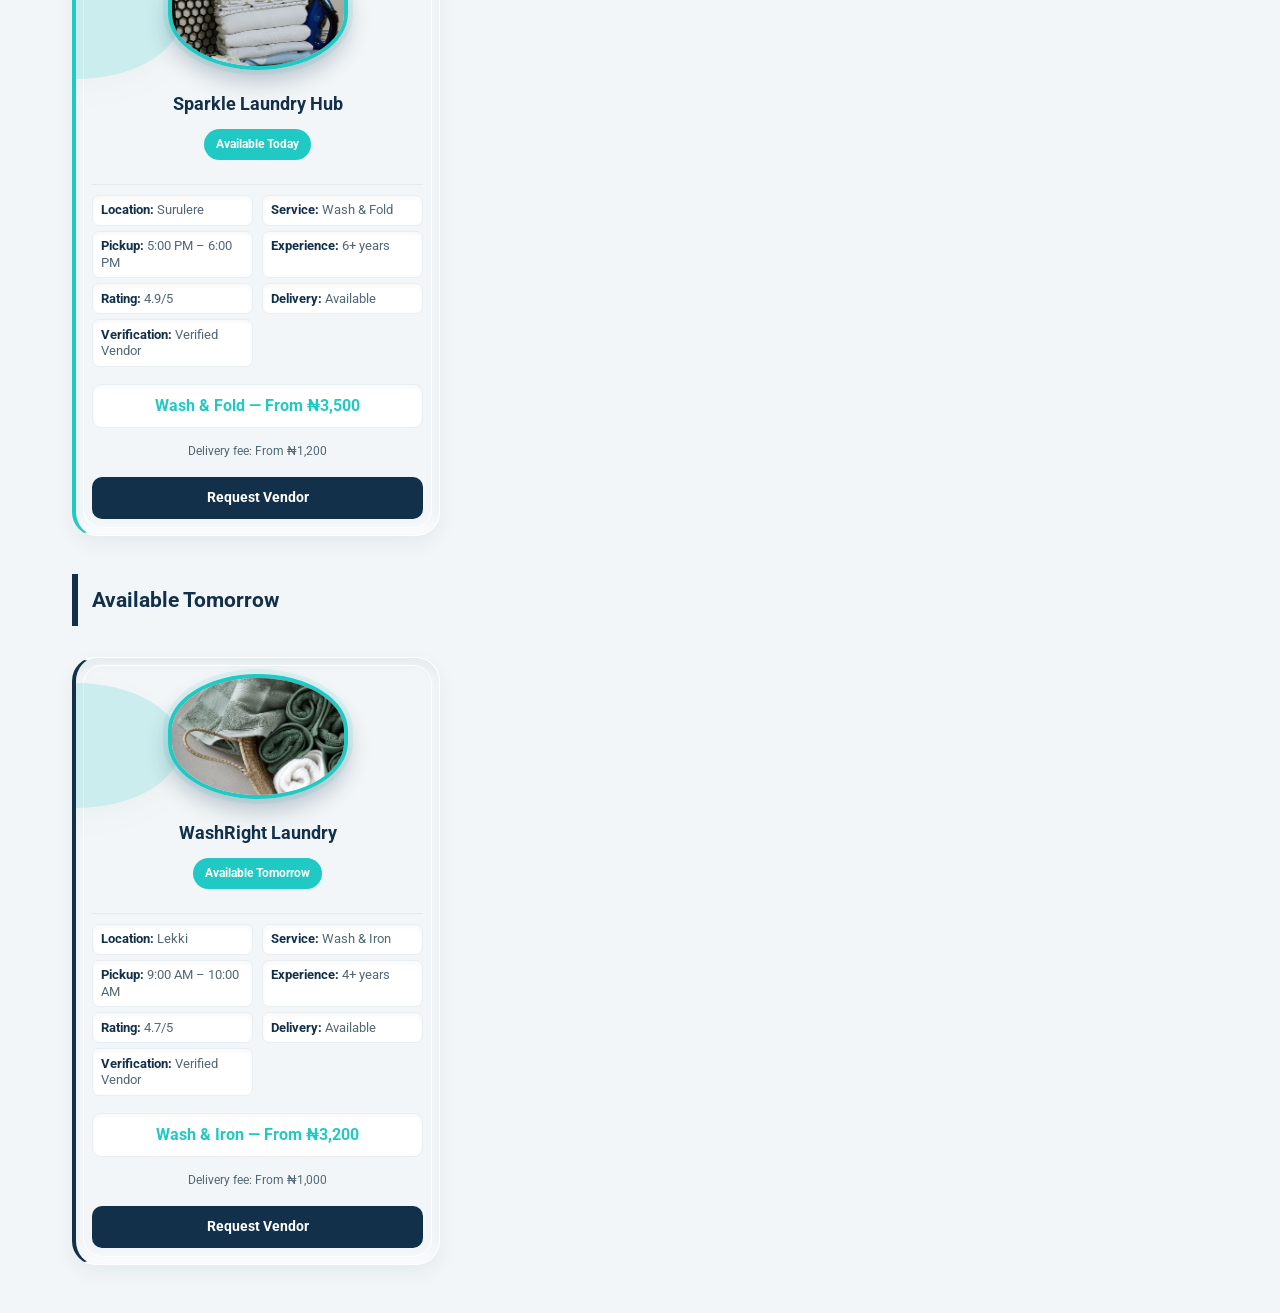
==== commit b63d3918: "added <em> element to some text" ====
--- a/index.html
+++ b/index.html
@@ -21,9 +21,9 @@
         </a>
 
         <nav>
-            <a href="index.html">Home</a>
-            <a href="main.html">Find a Vendor</a>
-            <a href="#vendors">Request</a>
+            <a href="index.html"><em>Home</em></a>
+            <a href="main.html"><em>Find a Vendor</em></a>
+            <a href="#vendors"><em>Request</em></a>
         </nav>
     </div>
 </header>
@@ -36,8 +36,8 @@
         <h1>Find a laundry vendor who's available when you need them.</h1>
 
         <p>
-            Compare laundry vendors by location, service, pickup time,
-            price and delivery option before you request.
+          <strong>  <em>Compare laundry vendors by location, service, pickup time,
+            price and delivery option before you request.</em></strong>
         </p>
     </section>
 
@@ -87,8 +87,8 @@
         4 vendors available today
     </p>
 
-    <p class="board-note">
-        Compare pickup times, services, prices and delivery options before you request.
+    <p class="board-note"><strong><em>
+        Compare pickup times, services, prices and delivery options before you request.</em></strong>
     </p>
 
     <h2 class="availability-heading today-heading">
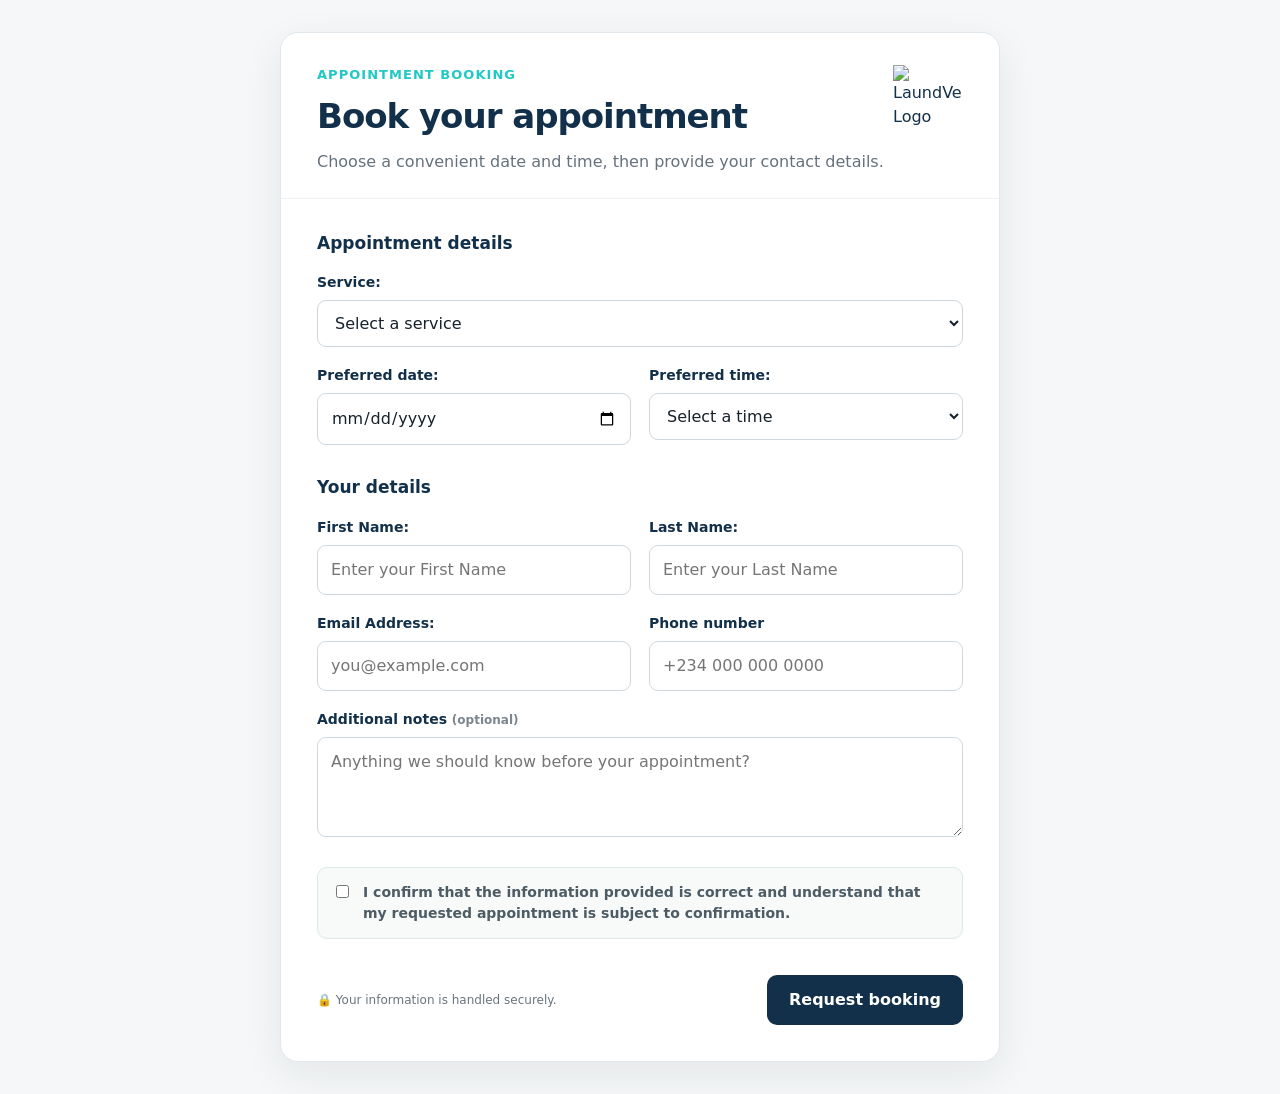
==== commit 7e2b1597: "Add files via upload" ====
--- a/index.html
+++ b/index.html
@@ -1,345 +1,162 @@
-<!DOCTYPE html>
-<html lang="en">
-<head>
-    <meta charset="UTF-8">
-    <meta name="viewport" content="width=device-width, initial-scale=1.0">
-    <title>LaundVend | Find Available Laundry Vendors</title>
- <link rel="stylesheet" href="style.css">
-   <link rel="stylesheet" href="css/brand.css">
-<link rel="stylesheet" href="css/landing.css">
-    <link rel="preconnect" href="https://fonts.googleapis.com">
-    <link rel="preconnect" href="https://fonts.gstatic.com" crossorigin>
-    <link href="https://fonts.googleapis.com/css2?family=Roboto:wght@400;500;700&display=swap" rel="stylesheet">
-</head>
-
-<body>
-
-<header>
-    <div class="header-inner">
-        <a href="index.html" class="logo">
-            <img src="images/Logo.jpeg" alt="LaundVend logo">
-        </a>
-
-        <nav>
-            <a href="index.html"><em>Home</em></a>
-            <a href="main.html"><em>Find a Vendor</em></a>
-            <a href="#vendors"><em>Request</em></a>
-        </nav>
-    </div>
-</header>
-
-<main id="vendors">
-
-    <section class="intro">
-        <p class="small">AVAILABLE LAUNDRY VENDORS</p>
-
-        <h1>Find a laundry vendor who's available when you need them.</h1>
-
-        <p>
-          <strong>  <em>Compare laundry vendors by location, service, pickup time,
-            price and delivery option before you request.</em></strong>
-        </p>
-    </section>
-
-    <form class="availability-form">
-
-        <div>
-            <label for="area">Where do you need service?</label>
-
-            <select id="area" name="area">
-                <option>All areas</option>
-                <option>Lekki</option>
-                <option>Yaba</option>
-                <option>Ikeja</option>
-                <option>Surulere</option>
-            </select>
-        </div>
-
-        <div>
-            <label for="service">What service do you need?</label>
-
-            <select id="service" name="service">
-                <option>All services</option>
-                <option>Wash &amp; Iron</option>
-                <option>Wash &amp; Fold</option>
-                <option>Ironing</option>
-            </select>
-        </div>
-
-        <div>
-            <label for="time">When should we pick it up?</label>
-
-            <select id="time" name="time">
-                <option>Any time</option>
-                <option>Morning</option>
-                <option>Afternoon</option>
-                <option>Evening</option>
-            </select>
-        </div>
-
-        <button type="submit" class="search-button">
-            Search Vendors
-        </button>
-
-    </form>
-
-    <p class="availability-summary">
-        4 vendors available today
-    </p>
-
-    <p class="board-note"><strong><em>
-        Compare pickup times, services, prices and delivery options before you request.</em></strong>
-    </p>
-
-    <h2 class="availability-heading today-heading">
-        Available Today
-    </h2>
-
-    <!-- FreshPress Laundry -->
-    <article class="vendor-card">
-
-        <img
-            src="images/iron.jpeg"
-            alt="FreshPress Laundry"
-            class="vendor-image"
-        >
-
-        <h3>FreshPress Laundry</h3>
-
-        <span class="vendor-status">
-            Available Today
-        </span>
-
-        <div class="vendor-details">
-
-            <p><strong>Location:</strong> Lekki</p>
-
-            <p><strong>Service:</strong> Wash &amp; Iron</p>
-
-            <p><strong>Pickup:</strong> 2:00 PM – 3:00 PM</p>
-
-            <p><strong>Experience:</strong> 4+ years</p>
-
-            <p><strong>Rating:</strong> 4.8/5</p>
-
-            <p><strong>Delivery:</strong> Available</p>
-
-            <p><strong>Verification:</strong> Verified Vendor</p>
-
-        </div>
-
-        <p class="vendor-price">
-            Wash &amp; Iron — From ₦3,000
-        </p>
-
-        <p>
-            Delivery fee: From ₦1,000
-        </p>
-
-        <a href="#" class="vendor-button">
-            Request Vendor
-        </a>
-
-    </article>
-
-
-    <!-- CleanLine Laundry -->
-    <article class="vendor-card">
-
-        <img
-            src="images/Cleaning.jpeg"
-            alt="CleanLine Laundry"
-            class="vendor-image"
-        >
-
-        <h3>CleanLine Laundry</h3>
-
-        <span class="vendor-status">
-            Available Today
-        </span>
-
-        <div class="vendor-details">
-
-            <p><strong>Location:</strong> Yaba</p>
-
-            <p><strong>Service:</strong> Wash &amp; Fold</p>
-
-            <p><strong>Pickup:</strong> 10:00 AM – 12:00 PM</p>
-
-            <p><strong>Experience:</strong> 5+ years</p>
-
-            <p><strong>Rating:</strong> 4.7/5</p>
-
-            <p><strong>Delivery:</strong> Available</p>
-
-            <p><strong>Verification:</strong> Verified Vendor</p>
-
-        </div>
-
-        <p class="vendor-price">
-            Wash &amp; Fold — From ₦2,500
-        </p>
-
-        <p>
-            Delivery fee: From ₦800
-        </p>
-
-        <a href="#" class="vendor-button">
-            Request Vendor
-        </a>
-
-    </article>
-
-
-    <!-- SpinWash Services -->
-    <article class="vendor-card">
-
-        <img
-            src="images/washing.jpeg"
-            alt="SpinWash Services"
-            class="vendor-image"
-        >
-
-        <h3>SpinWash Services</h3>
-
-        <span class="vendor-status">
-            Available Today
-        </span>
-
-        <div class="vendor-details">
-
-            <p><strong>Location:</strong> Ikeja</p>
-
-            <p><strong>Service:</strong> Ironing</p>
-
-            <p><strong>Pickup:</strong> 4:00 PM – 5:00 PM</p>
-
-            <p><strong>Experience:</strong> 3+ years</p>
-
-            <p><strong>Rating:</strong> 4.6/5</p>
-
-            <p><strong>Delivery:</strong> Available</p>
-
-            <p><strong>Verification:</strong> Verified Vendor</p>
-
-        </div>
-
-        <p class="vendor-price">
-            Ironing — From ₦2,000
-        </p>
-
-        <p>
-            Delivery fee: From ₦700
-        </p>
-
-        <a href="#" class="vendor-button">
-            Request Vendor
-        </a>
-
-    </article>
-
-
-    <!-- Sparkle Laundry Hub -->
-    <article class="vendor-card">
-
-        <img
-            src="images/fold.jpeg"
-            alt="Sparkle Laundry Hub"
-            class="vendor-image"
-        >
-
-        <h3>Sparkle Laundry Hub</h3>
-
-        <span class="vendor-status">
-            Available Today
-        </span>
-
-        <div class="vendor-details">
-
-            <p><strong>Location:</strong> Surulere</p>
-
-            <p><strong>Service:</strong> Wash &amp; Fold</p>
-
-            <p><strong>Pickup:</strong> 5:00 PM – 6:00 PM</p>
-
-            <p><strong>Experience:</strong> 6+ years</p>
-
-            <p><strong>Rating:</strong> 4.9/5</p>
-
-            <p><strong>Delivery:</strong> Available</p>
-
-            <p><strong>Verification:</strong> Verified Vendor</p>
-
-        </div>
-
-        <p class="vendor-price">
-            Wash &amp; Fold — From ₦3,500
-        </p>
-
-        <p>
-            Delivery fee: From ₦1,200
-        </p>
-
-        <a href="#" class="vendor-button">
-            Request Vendor
-        </a>
-
-    </article>
-
-
-    <h2 class="availability-heading tomorrow-heading">
-        Available Tomorrow
-    </h2>
-
-
-    <!-- WashRight Laundry -->
-    <article class="vendor-card">
-
-        <img
-            src="images/right.jpeg"
-            alt="WashRight Laundry"
-            class="vendor-image"
-        >
-
-        <h3>WashRight Laundry</h3>
-
-        <span class="vendor-status">
-            Available Tomorrow
-        </span>
-
-        <div class="vendor-details">
-
-            <p><strong>Location:</strong> Lekki</p>
-
-            <p><strong>Service:</strong> Wash &amp; Iron</p>
-
-            <p><strong>Pickup:</strong> 9:00 AM – 10:00 AM</p>
-
-            <p><strong>Experience:</strong> 4+ years</p>
-
-            <p><strong>Rating:</strong> 4.7/5</p>
-
-            <p><strong>Delivery:</strong> Available</p>
-
-            <p><strong>Verification:</strong> Verified Vendor</p>
-
-        </div>
-
-        <p class="vendor-price">
-            Wash &amp; Iron — From ₦3,200
-        </p>
-
-        <p>
-            Delivery fee: From ₦1,000
-        </p>
-
-        <a href="#" class="vendor-button">
-            Request Vendor
-        </a>
-
-    </article>
-
-</main>
-
-</body>
-</html>+<!DOCTYPE html>
+<html lang="en">
+<head>
+  <meta charset="UTF-8" />
+  <meta name="viewport" content="width=device-width, initial-scale=1.0" />
+  <title>Book an Appointment</title>
+  <link rel="stylesheet" href="style.css">
+
+  
+<body>
+  <main class="page">
+    <section class="booking-card" aria-labelledby="booking-title">
+
+      <header class="header">
+        <img class="image" src="LaundVend Logo.jpg" alt="LaundVend Logo" 
+              width="70px" height="70px">
+        <div class="menu">
+            <p class="eyebrow">Appointment booking</p>
+            <h1 id="booking-title">Book your appointment</h1>            
+            <p class="intro">
+              Choose a convenient date and time, then provide your contact details.
+            </p>
+        </div>
+
+          
+        </div>
+      </header>
+
+      <form id="bookingForm">
+
+        <div class="section">
+          <h2 class="section-title">Appointment details</h2>
+
+          <div class="grid">
+            <div class="field full">
+              <label for="service">Service:</label>
+              <select id="service" name="service" required>
+                <option value="">Select a service</option>
+                <option>Washing</option>
+                <option>Drying</option>
+                <option>Ironing</option>
+                <option>Folding</option>
+                <option>Full Laundry Service</option>
+              </select>
+            </div>
+
+            <div class="field">
+              <label for="date">Preferred date:</label>
+              <input type="date" id="date" name="date" required />
+            </div>
+
+            <div class="field">
+              <label for="time">Preferred time:</label>
+              <select id="time" name="time" required>
+                <option value="">Select a time</option>
+                <option>9:00 AM</option>
+                <option>10:00 AM</option>
+                <option>11:00 AM</option>
+                <option>12:00 PM</option>
+                <option>1:00 PM</option>
+                <option>2:00 PM</option>
+                <option>3:00 PM</option>
+                <option>4:00 PM</option>
+              </select>
+            </div>
+          </div>
+        </div>
+
+        <div class="section">
+          <h2 class="section-title">Your details</h2>
+
+          <div class="grid">
+            <div class="field">
+              <label for="firstName">First Name:</label>
+              <input
+                type="text"
+                id="firstName"
+                placeholder="Enter your First Name"
+                name="firstName"
+                autocomplete="given-name"
+                required
+              />
+            </div>
+
+            <div class="field">
+              <label for="lastName">Last Name:</label>
+              <input
+                type="text"
+                id="lastName"
+                placeholder="Enter your Last Name" name="lastName"
+                autocomplete="family-name"
+                required
+              />
+            </div>
+
+            <div class="field">
+              <label for="email">Email Address:</label>
+              <input
+                type="email"
+                id="email"
+                name="email"
+                autocomplete="email"
+                placeholder="you@example.com"
+                required
+              />
+            </div>
+
+            <div class="field">
+              <label for="phone">Phone number</label>
+              <input
+                type="tel"
+                id="phone"
+                name="phone"
+                autocomplete="tel"
+                placeholder="+234 000 000 0000"
+                required
+              />
+            </div>
+
+            <div class="field full">
+              <label for="notes">Additional notes <span class="hint">(optional)</span></label>
+              <textarea
+                id="notes"
+                name="notes"
+                placeholder="Anything we should know before your appointment?"
+              ></textarea>
+            </div>
+          </div>
+        </div>
+
+        <div class="section">
+          <div class="confirmation">
+            <input type="checkbox" id="agree" name="agree" required />
+            <label for="agree">
+              I confirm that the information provided is correct and understand
+              that my requested appointment is subject to confirmation.
+            </label>
+          </div>
+        </div>
+
+        <div class="actions">
+          <span class="secure">🔒 Your information is handled securely.</span>
+          <button type="submit">Request booking</button>
+        </div>
+
+      </form>
+
+      <div class="success" id="successMessage" role="status">
+        <strong>Booking request received.</strong>
+        We've recorded your request. This demo does not submit data to a server,
+        but this is where your confirmation message would appear.
+      </div>
+
+    </section>
+  </main>
+
+
+ 
+</body>
+</html>
+
+
--- a/style.css
+++ b/style.css
@@ -1,945 +1,243 @@
-* {
-    box-sizing: border-box;
-    margin: 0;
-    padding: 0;
-}
-
-body {
-    font-family: "Roboto", sans-serif;
-    color: #12304a;
-    background: #f2f6f8;
-    line-height: 1.5;
-}
-
-/* =========================
-   HEADER
-========================= */
-
-header {
-    background: #ffffff;
-    border-bottom: 2px solid #20c9c3;
-}
-
-.header-inner {
-    max-width: 1200px;
-    margin: 0 auto;
-    padding: .8rem 1rem;
-    display: flex;
-    align-items: center;
-    justify-content: space-between;
-    gap: 1rem;
-}
-
-.logo img {
-    width: 155px;
-    height: auto;
-    display: block;
-}
-
-header nav {
-    display: flex;
-    gap: .8rem;
-    flex-wrap: wrap;
-    justify-content: flex-end;
-}
-
-header nav a {
-    color: #12304a;
-    text-decoration: none;
-    font-size: .85rem;
-    font-weight: 700;
-}
-
-header nav a:hover {
-    color: #20c9c3;
-}
-
-/* =========================
-   MAIN
-========================= */
-
-main {
-    width: 100%;
-    padding: 1.2rem 1rem 2rem;
-}
-
-/* =========================
-   INTRO
-========================= */
-
-.intro {
-    margin-bottom: 1rem;
-}
-
-.small {
-    color: #20c9c3;
-    font-size: .75rem;
-    font-weight: 700;
-    letter-spacing: .08em;
-    margin-bottom: .35rem;
-}
-
-#vendors h1 {
-    color: #12304a;
-    font-size: 1.7rem;
-    line-height: 1.15;
-    margin-bottom: .6rem;
-}
-
-.intro > p:last-child {
-    color: #526774;
-    font-size: .92rem;
-    max-width: 700px;
-}
-
-/* =========================
-   AVAILABILITY SEARCH
-========================= */
-
-.availability-form {
-    background: #12304a;
-    border: none;
-    border-radius: 24px;
-    padding: 1rem;
-    display: grid;
-    gap: .7rem;
-    box-shadow: 0 8px 20px rgba(18, 48, 74, .12);
-}
-
-.availability-form > div {
-    background: #ffffff;
-    border-radius: 14px;
-    padding: .7rem .9rem;
-    transition: transform .2s ease;
-}
-
-.availability-form > div:hover {
-    transform: translateY(-2px);
-}
-
-.availability-form > div:nth-child(1) {
-    border-left: 4px solid #20c9c3;
-}
-
-.availability-form > div:nth-child(2) {
-    border-left: 4px solid #12304a;
-}
-
-.availability-form > div:nth-child(3) {
-    border-left: 4px solid #20c9c3;
-}
-
-.availability-form label {
-    display: block;
-    margin-bottom: .25rem;
-    font-size: .78rem;
-    color: #12304a;
-    font-weight: 700;
-}
-
-.availability-form select {
-    width: 100%;
-    border: 1px solid #d9e2e6;
-    border-radius: 8px;
-    outline: none;
-    padding: .6rem .7rem;
-    background: #ffffff;
-    color: #12304a;
-    font-size: .9rem;
-}
-
-.availability-form select:focus {
-    border-color: #20c9c3;
-    outline: 2px solid rgba(32, 201, 195, .15);
-}
-
-.search-button {
-    border: none;
-    border-radius: 14px;
-    padding: .85rem;
-    background: #20c9c3;
-    color: #12304a;
-    font-size: .9rem;
-    font-weight: 700;
-    cursor: pointer;
-}
-
-.search-button:hover {
-    background: #ffffff;
-    color: #12304a;
-}
-
-/* =========================
-   AVAILABILITY SUMMARY
-========================= */
-
-.availability-summary {
-    color: #20c9c3;
-    font-weight: 700;
-    font-size: .9rem;
-    margin: 1rem 0 .25rem;
-}
-
-.board-note {
-    color: #526774;
-    font-size: .8rem;
-    margin-bottom: 1rem;
-}
-
-/* =========================
-   SECTION HEADINGS
-========================= */
-
-.availability-heading {
-    color: #12304a;
-    font-size: 1.15rem;
-    margin: 1.2rem 0 .8rem;
-    padding-left: 10px;
-    border-left: 5px solid #20c9c3;
-}
-
-.today-heading {
-    border-left-color: #20c9c3;
-}
-
-.tomorrow-heading {
-    border-left-color: #12304a;
-}
-
-/* =========================
-   VENDOR CARDS
-========================= */
-
-.vendor-card {
-    background: #ffffff;
-    border: 1px solid #d9e2e6;
-    border-left: 4px solid #20c9c3;
-    border-radius: 12px;
-    padding: .8rem;
-    margin-bottom: 1rem;
-    display: flex;
-    flex-direction: column;
-    gap: .4rem;
-}
-
-.tomorrow-heading + .vendor-card {
-    border-left-color: #12304a;
-}
-
-.vendor-image {
-    width: 100%;
-    height: 115px;
-    object-fit: cover;
-    border-radius: 9px;
-    display: block;
-}
-
-.vendor-card h3 {
-    color: #12304a;
-    font-size: 1.05rem;
-    margin: .15rem 0;
-}
-
-.vendor-status {
-    display: inline-block;
-    width: fit-content;
-    background: #20c9c3;
-    color: #ffffff;
-    padding: .4rem .7rem;
-    border-radius: 20px;
-    font-size: .85rem;
-    font-weight: 700;
-}
-
-.vendor-details {
-    display: grid;
-    grid-template-columns: 1fr 1fr;
-    gap: .15rem .7rem;
-}
-
-.vendor-details p {
-    color: #526774;
-    font-size: .82rem;
-    line-height: 1.25;
-}
-
-.vendor-details strong {
-    color: #12304a;
-}
-
-.vendor-price {
-    color: #20c9c3;
-    font-size: .95rem;
-    font-weight: 700;
-    margin: .35rem 0;
-}
-
-.vendor-card > p:not(.vendor-price) {
-    color: #526774;
-    font-size: .78rem;
-}
-
-.vendor-button {
-    display: inline-block;
-    background: #12304a;
-    color: #ffffff;
-    padding: .5rem .75rem;
-    border-radius: 6px;
-    text-decoration: none;
-    font-size: .85rem;
-    font-weight: 700;
-    text-align: center;
-    margin-top: .15rem;
-}
-
-.vendor-button:hover {
-    background: #20c9c3;
-    color: #ffffff;
-}
-
-/* =========================
-   DESKTOP
-========================= */
-
-@media (min-width: 768px) {
-
-    main {
-        max-width: 1200px;
-        margin: 0 auto;
-        padding: 1.5rem 2rem 3rem;
-
-        display: grid;
-        grid-template-columns: repeat(3, minmax(0, 1fr));
-        gap: 1rem;
-    }
-
-    #vendors .intro,
-    .availability-form,
-    .availability-summary,
-    .board-note,
-    .availability-heading {
-        grid-column: 1 / -1;
-    }
-
-    .vendor-card {
-        width: 100%;
-        margin: 0;
-    }
-
-    #vendors h1 {
-        font-size: 2.2rem;
-    }
-
-    .availability-form {
-        grid-template-columns: repeat(3, 1fr);
-        align-items: end;
-    }
-
-    .search-button {
-        grid-column: 1 / -1;
-    }
-}
-
-/* =========================
-   LARGE DESKTOP
-========================= */
-
-@media (min-width: 1000px) {
-
-    .header-inner {
-        padding-left: 2rem;
-        padding-right: 2rem;
-    }
-
-    .logo img {
-        width: 155px;
-    }
-
-    #vendors h1 {
-        font-size: 2.5rem;
-    }
-
-    .vendor-image {
-        height: 140px;
-    }
-}
-/* =========================
-   DEEP CIRCULAR VENDOR PHOTOS
-========================= */
-
-.vendor-card {
-    position: relative;
-    overflow: hidden;
-    border-radius: 18px;
-    box-shadow: 0 8px 22px rgba(18, 48, 74, 0.10);
-}
-
-.vendor-image {
-    width: 150px;
-    height: 150px;
-    object-fit: cover;
-    border-radius: 50%;
-    border: 4px solid #20c9c3;
-    margin: 0 auto .6rem;
-    box-shadow: 0 12px 20px rgba(18, 48, 74, 0.25);
-}
-/* =========================
-   PREMIUM VENDOR CARD
-========================= */
-
-.vendor-card {
-    padding: 1.1rem;
-    background: #ffffff;
-    border: 1px solid #e2eaee;
-    border-left: 4px solid #20c9c3;
-    border-radius: 22px;
-    box-shadow: 0 10px 25px rgba(18, 48, 74, 0.08);
-    transition: transform .2s ease, box-shadow .2s ease;
-}
-
-.vendor-card:hover {
-    transform: translateY(-4px);
-    box-shadow: 0 16px 30px rgba(18, 48, 74, 0.14);
-}
-
-.vendor-card h3 {
-    text-align: center;
-    font-size: 1.15rem;
-    margin: .2rem 0 .35rem;
-}
-
-.vendor-status {
-    margin: 0 auto .5rem;
-}
-
-.vendor-details {
-    margin-top: .5rem;
-    padding-top: .6rem;
-    border-top: 1px solid #e2eaee;
-}
-
-.vendor-price {
-    text-align: center;
-    font-size: 1rem;
-    margin-top: .6rem;
-}
-
-.vendor-card>p:not(.vendor-price) {
-    text-align: center;
-}
-
-.vendor-button {
-    width: 100%;
-    margin-top: .4rem;
-    border-radius: 10px;
-    padding: .65rem;
-}
-/* =========================
-   PREMIUM AVAILABILITY PANEL
-========================= */
-
-.availability-form {
-    background: #12304a;
-    border-radius: 26px;
-    padding: 1.2rem;
-    box-shadow: 0 14px 30px rgba(18, 48, 74, 0.16);
-}
-
-.availability-form>div {
-    border-radius: 16px;
-    padding: .8rem 1rem;
-    box-shadow: 0 3px 8px rgba(18, 48, 74, 0.06);
-}
-
-.availability-form label {
-    font-size: .75rem;
-    letter-spacing: .02em;
-}
-
-.availability-form select {
-    border: 1px solid #d9e2e6;
-    border-radius: 10px;
-    padding: .65rem .75rem;
-    font-size: .9rem;
-}
-
-.search-button {
-    min-height: 46px;
-    border-radius: 12px;
-    font-size: .95rem;
-    letter-spacing: .01em;
-}
-/* =========================
-   AVAILABILITY SECTION FINISH
-========================= */
-
-.availability-heading {
-    font-size: 1.3rem;
-    font-weight: 700;
-    padding: .65rem 0 .65rem .9rem;
-    margin-top: 1.4rem;
-    margin-bottom: .9rem;
-    border-left-width: 6px;
-}
-
-.today-heading {
-    border-left-color: #20c9c3;
-}
-
-.tomorrow-heading {
-    border-left-color: #12304a;
-}
-
-.availability-summary {
-    font-size: .95rem;
-    margin-top: 1.2rem;
-}
-
-.board-note {
-    background: #ffffff;
-    border-radius: 12px;
-    padding: .7rem .9rem;
-    border: 1px solid #e2eaee;
-}
-/* =========================
-   VENDOR INFO FINISH
-========================= */
-
-.vendor-details p {
-    background: #f2f6f8;
-    border-radius: 7px;
-    padding: .35rem .45rem;
-}
-
-.vendor-details strong {
-    font-weight: 700;
-}
-
-.vendor-status {
-    font-size: .78rem;
-    padding: .4rem .75rem;
-}
-
-.vendor-card>p:not(.vendor-price) {
-    margin: 0;
-}
-
-.vendor-price {
-    background: #f2f6f8;
-    border-radius: 9px;
-    padding: .55rem;
-}
-
-.vendor-button {
-    margin-top: .55rem;
-}
-/* =========================
-   PREMIUM INTRO FINISH
-========================= */
-
-.intro {
-    padding: 1rem 0 .5rem;
-}
-
-.small {
-    display: inline-block;
-    background: #e4f8f7;
-    border-radius: 20px;
-    padding: .35rem .7rem;
-    margin-bottom: .7rem;
-}
-
-#vendors h1 {
-    max-width: 760px;
-    font-weight: 700;
-    letter-spacing: -.02em;
-}
-
-.intro>p:last-child {
-    max-width: 650px;
-    line-height: 1.6;
-}
-/* =========================
-   FINAL SPACING POLISH
-========================= */
-
-.vendor-card {
-    gap: .5rem;
-}
-
-.vendor-image {
-    margin-bottom: .25rem;
-}
-
-.vendor-details {
-    gap: .3rem .6rem;
-}
-
-.vendor-details p {
-    padding: .4rem .5rem;
-}
-
-.vendor-card h3 {
-    line-height: 1.25;
-}
-
-.vendor-button {
-    min-height: 42px;
-}
-/* =========================
-   MOBILE NAVIGATION
-========================= */
-
-@media (max-width: 767px) {
-    .header-inner {
-        flex-direction: column;
-        align-items: center;
-        gap: .7rem;
-    }
-    
-    header nav {
-        width: 100%;
-        justify-content: center;
-        gap: .6rem;
-    }
-    
-    header nav a {
-        font-size: .8rem;
-        white-space: nowrap;
-        padding: .3rem .4rem;
-    }
-}
-/* =========================
-   RECESSED HERO SECTION
-========================= */
-
-.intro {
-    position: relative;
-    padding: 2rem 1.4rem 2.2rem;
-    margin: 1.2rem 0 1.3rem;
-    border-radius: 30px;
-    background: #f2f6f8;
-    border: 1px solid #ffffff;
-    
-    box-shadow:
-        inset 0 5px 14px rgba(18, 48, 74, 0.08),
-        inset 0 -4px 12px rgba(255, 255, 255, 0.95),
-        0 8px 20px rgba(18, 48, 74, 0.06);
-}
-
-.intro::before {
-    content: "";
-    position: absolute;
-    inset: 10px;
-    border-radius: 24px;
-    border: 1px solid rgba(32, 201, 195, 0.16);
-    pointer-events: none;
-}
-
-.intro .small,
-.intro h1,
-.intro>p:last-child {
-    position: relative;
-    z-index: 1;
-}
-
-.intro h1 {
-    margin-top: .5rem;
-}
-
-@media (min-width: 768px) {
-    .intro {
-        padding: 2.5rem 2.2rem;
-        border-radius: 34px;
-    }
-}
-/* =========================
-   RECESSED AVAILABILITY SUMMARY
-========================= */
-
-.availability-summary {
-    position: relative;
-    background: #ffffff;
-    border: 1px solid #e2eaee;
-    border-radius: 22px 22px 8px 8px;
-    padding: 1.1rem 1.2rem .35rem;
-    margin: 1.3rem 0 0;
-    box-shadow:
-        inset 0 4px 10px rgba(18, 48, 74, 0.06),
-        0 5px 15px rgba(18, 48, 74, 0.05);
-}
-
-.board-note {
-    background: #ffffff;
-    border: 1px solid #e2eaee;
-    border-top: none;
-    border-radius: 8px 8px 22px 22px;
-    padding: .35rem 1.2rem 1.1rem;
-    margin: 0 0 1.2rem;
-    box-shadow:
-        inset 0 -4px 10px rgba(18, 48, 74, 0.05),
-        0 5px 15px rgba(18, 48, 74, 0.05);
-}
-
-.availability-summary,
-.board-note {
-    padding-left: 1.2rem;
-    padding-right: 1.2rem;
-}
-/* =========================
-   SOFT RECESSED VENDOR CARDS
-========================= */
-
-.vendor-card {
-    position: relative;
-    background: #f2f6f8;
-    border: 1px solid #ffffff;
-    border-left: 4px solid #20c9c3;
-    border-radius: 24px;
-    padding: 1rem;
-    box-shadow:
-        inset 0 5px 12px rgba(18, 48, 74, 0.07),
-        inset 0 -5px 12px rgba(255, 255, 255, 0.95),
-        0 8px 20px rgba(18, 48, 74, 0.06);
-}
-
-.vendor-card::before {
-    content: "";
-    position: absolute;
-    inset: 7px;
-    border-radius: 19px;
-    border: 1px solid rgba(255, 255, 255, 0.9);
-    pointer-events: none;
-}
-
-.vendor-card>* {
-    position: relative;
-    z-index: 1;
-}
-
-.vendor-image {
-    box-shadow:
-        0 10px 20px rgba(18, 48, 74, 0.22),
-        0 0 0 4px rgba(32, 201, 195, 0.12);
-}
-
-.vendor-details p {
-    background: #ffffff;
-    border: 1px solid #e8eef1;
-    box-shadow:
-        inset 0 2px 5px rgba(18, 48, 74, 0.04);
-}
-
-.vendor-price {
-    background: #ffffff;
-    border: 1px solid #e8eef1;
-    box-shadow:
-        inset 0 2px 5px rgba(18, 48, 74, 0.04);
-}
-/* =========================
-   SOFT RECESSED SEARCH AREA
-========================= */
-
-.availability-form {
-    position: relative;
-    background: #f2f6f8;
-    border: 1px solid #ffffff;
-    border-radius: 28px;
-    padding: 1.2rem;
-    box-shadow:
-        inset 0 6px 15px rgba(18, 48, 74, 0.08),
-        inset 0 -5px 14px rgba(255, 255, 255, 0.95),
-        0 10px 24px rgba(18, 48, 74, 0.07);
-}
-
-.availability-form::before {
-    content: "";
-    position: absolute;
-    inset: 8px;
-    border-radius: 21px;
-    border: 1px solid rgba(255, 255, 255, 0.9);
-    pointer-events: none;
-}
-
-.availability-form>div,
-.availability-form .search-button {
-    position: relative;
-    z-index: 1;
-}
-
-/* Individual search boxes */
-
-.availability-form>div {
-    background: #ffffff;
-    border: 1px solid #e5ecef;
-    border-radius: 17px;
-    padding: .85rem 1rem;
-    
-    box-shadow:
-        inset 0 3px 7px rgba(18, 48, 74, 0.05),
-        0 4px 10px rgba(18, 48, 74, 0.04);
-}
-
-/* Keep the aqua/navy identity */
-
-.availability-form>div:nth-child(1) {
-    border-left: 4px solid #20c9c3;
-}
-
-.availability-form>div:nth-child(2) {
-    border-left: 4px solid #12304a;
-}
-
-.availability-form>div:nth-child(3) {
-    border-left: 4px solid #20c9c3;
-}
-
-/* Search button */
-
-.availability-form .search-button {
-    border: none;
-    border-radius: 15px;
-    box-shadow:
-        0 6px 12px rgba(18, 48, 74, 0.12);
-}
-/* =========================
-   ELLIPSE VENDOR IMAGE
-========================= */
-
-.vendor-image {
-    width: 180px;
-    height: 125px;
-    object-fit: cover;
-    border-radius: 50% / 45%;
-    border: 4px solid #20c9c3;
-    margin: 0 auto .7rem;
-    
-    box-shadow:
-        0 12px 22px rgba(18, 48, 74, 0.24),
-        0 0 0 5px rgba(32, 201, 195, 0.10);
-}
-/* =========================
-   HALF-ELLIPSE VENDOR IMAGE
-========================= */
-
-.vendor-card {
-    position: relative;
-    overflow: hidden;
-}
-
-/* Half-ellipse behind the vendor image */
-.vendor-card::after {
-    content: "";
-    position: absolute;
-    width: 210px;
-    height: 125px;
-    left: -105px;
-    top: 25px;
-    background: #20c9c3;
-    border-radius: 50%;
-    opacity: .18;
-    box-shadow:
-        0 10px 20px rgba(18, 48, 74, 0.12);
-    pointer-events: none;
-}
-
-/* Keep the actual image above the half-ellipse */
-.vendor-image {
-    position: relative;
-    z-index: 2;
-}
-/* =========================
-   HEADER — LOGO LEFT / NAV RIGHT
-========================= */
-
-.header-inner {
-    width: 100%;
-    max-width: 1200px;
-    margin: 0 auto;
-    padding: .8rem 1.2rem;
-    
-    display: flex;
-    align-items: center;
-    justify-content: space-between;
-    gap: 1rem;
-}
-
-.logo {
-    flex-shrink: 0;
-}
-
-header nav {
-    display: flex;
-    align-items: center;
-    justify-content: flex-end;
-    gap: .8rem;
-    margin-left: auto;
-}
-
-header nav a {
-    white-space: nowrap;
-    padding: .4rem .55rem;
-}
-
-/* =========================
-   MOBILE HEADER
-========================= */
-
-@media (max-width: 767px) {
-    
-    .header-inner {
-        flex-direction: row;
-        align-items: center;
-        padding: .7rem .8rem;
-    }
-    
-    .logo img {
-        width: 125px;
-    }
-    
-    header nav {
-        gap: .2rem;
-    }
-    
-    header nav a {
-        font-size: .72rem;
-        padding: .3rem .25rem;
-    }
-}
-/* DEEP RECESSED SEARCH FIELDS */
-
-.availability-form>div {
-    border: 1px solid #dfe7ea;
-    border-radius: 16px;
-    
-    /* subtle depth inside the box */
-    box-shadow:
-        inset 0 2px 5px rgba(18, 48, 74, 0.08),
-        inset 0 -2px 4px rgba(255, 255, 255, 0.9),
-        0 3px 8px rgba(18, 48, 74, 0.05);
-}
-
-/* Tiny inner line */
-.availability-form>div::before {
-    content: "";
-    position: absolute;
-    inset: 5px;
-    border: 1px solid rgba(18, 48, 74, 0.06);
-    border-radius: 12px;
-    pointer-events: none;
-}
-
-/* Keep the text above the inner line */
-.availability-form>div>* {
-    position: relative;
-    z-index: 2;
-}
-
-/* Make the select itself slightly recessed */
-.availability-form select {
-    box-shadow:
-        inset 0 2px 5px rgba(18, 48, 74, 0.07),
-        0 1px 2px rgba(255, 255, 255, 0.8);
-    
-    border: 1px solid #dce5e9;
-}+* {
+  box-sizing: border-box;
+}
+
+body {
+  margin: 0;
+  font-family:
+    Inter,
+    system-ui,
+    -apple-system,
+    BlinkMacSystemFont,
+    "Segoe UI",
+    sans-serif;
+  background: #f5f7f8;
+  color: #12304a;
+  line-height: 1.5;
+}
+
+/* form {
+  background-image: url("LaundVend Logo.jpg"); 
+  background-size: contain;
+} */
+
+.page {
+  min-height: 100vh;
+  display: flex;
+  align-items: center;
+  justify-content: center;
+  padding: 32px 16px;
+}
+
+.booking-card {
+  width: 100%;
+  max-width: 720px;
+  background: #fff;
+  border: 1px solid #e3e8ec;
+  border-radius: 18px;
+  box-shadow: 0 12px 40px rgba(23, 33, 43, 0.08);
+  overflow: hidden;
+}
+
+.header {
+  padding: 32px 36px 24px;
+  border-bottom: 1px solid #edf0f2;
+}
+
+.image {
+  float: right;
+}
+.eyebrow {
+  margin: 0 0 6px;
+  color: #20C9C3;
+  font-size: 13px;
+  font-weight: 700;
+  letter-spacing: 0.08em;
+  text-transform: uppercase;
+}
+
+h1 {
+  margin: 0;
+  font-size: clamp(26px, 4vw, 34px);
+  letter-spacing: -0.03em;
+}
+
+
+.intro {
+  margin: 8px 0 0;
+  color: #65717c;
+}
+
+form {
+  padding: 32px 36px 36px;
+}
+
+.section {
+  margin-bottom: 30px;
+}
+
+.section-title {
+  margin: 0 0 16px;
+  font-size: 17px;
+  font-weight: 700;
+}
+
+.grid {
+  display: grid;
+  grid-template-columns: 1fr 1fr;
+  gap: 18px;
+}
+
+.field {
+  display: flex;
+  flex-direction: column;
+  gap: 7px;
+}
+
+.field.full {
+  grid-column: 1 / -1;
+}
+
+label {
+  font-size: 14px;
+  font-weight: 650;
+}
+
+input,
+select,
+textarea {
+  width: 100%;
+  border: 1px solid #cfd7dd;
+  border-radius: 9px;
+  padding: 12px 13px;
+  background: #fff;
+  color: #17212b;
+  font: inherit;
+  outline: none;
+  transition:
+    border-color 0.2s,
+    box-shadow 0.2s;
+}
+
+input:focus,
+select:focus,
+textarea:focus {
+  border-color: #287a63;
+  box-shadow: 0 0 0 3px rgba(40, 122, 99, 0.12);
+}
+
+textarea {
+  min-height: 100px;
+  resize: vertical;
+}
+
+.hint {
+  color: #7a858e;
+  font-size: 12px;
+}
+
+.confirmation {
+  display: flex;
+  gap: 11px;
+  align-items: flex-start;
+  padding: 14px;
+  background: #f7faf9;
+  border: 1px solid #dcebe5;
+  border-radius: 10px;
+  color: #4d5b65;
+  font-size: 13px;
+}
+
+.confirmation input {
+  width: auto;
+  margin-top: 3px;
+  accent-color: #287a63;
+}
+
+.actions {
+  display: flex;
+  align-items: center;
+  justify-content: space-between;
+  gap: 20px;
+  padding-top: 6px;
+}
+
+.secure {
+  color: #68747e;
+  font-size: 12px;
+}
+
+button {
+  border: 0;
+  border-radius: 10px;
+  padding: 13px 22px;
+  background: #12304a;
+  color: white;
+  font: inherit;
+  font-weight: 700;
+  cursor: pointer;
+  transition:
+    background 0.2s,
+    transform 0.1s;
+}
+
+button:hover {
+  background: #20C9C3;
+
+}
+
+button:active {
+  transform: translateY(1px);
+}
+
+.success {
+  display: none;
+  margin: 24px 36px 36px;
+  padding: 20px;
+  border-radius: 12px;
+  background: #edf8f3;
+  border: 1px solid #cce8dc;
+  color: #245b4b;
+}
+
+.success strong {
+  display: block;
+  margin-bottom: 4px;
+}
+
+@media (max-width: 600px) {
+  .page {
+    padding: 0;
+    align-items: stretch;
+  }
+
+  .booking-card {
+    min-height: 100vh;
+    border: 0;
+    border-radius: 0;
+    box-shadow: none;
+  }
+
+  .header,
+  form {
+    padding-left: 22px;
+    padding-right: 22px;
+  }
+
+  .grid {
+    grid-template-columns: 1fr;
+  }
+
+  .field.full {
+    grid-column: auto;
+  }
+
+  .actions {
+    align-items: stretch;
+    flex-direction: column;
+  }
+
+  button {
+    width: 100%;
+  }
+}
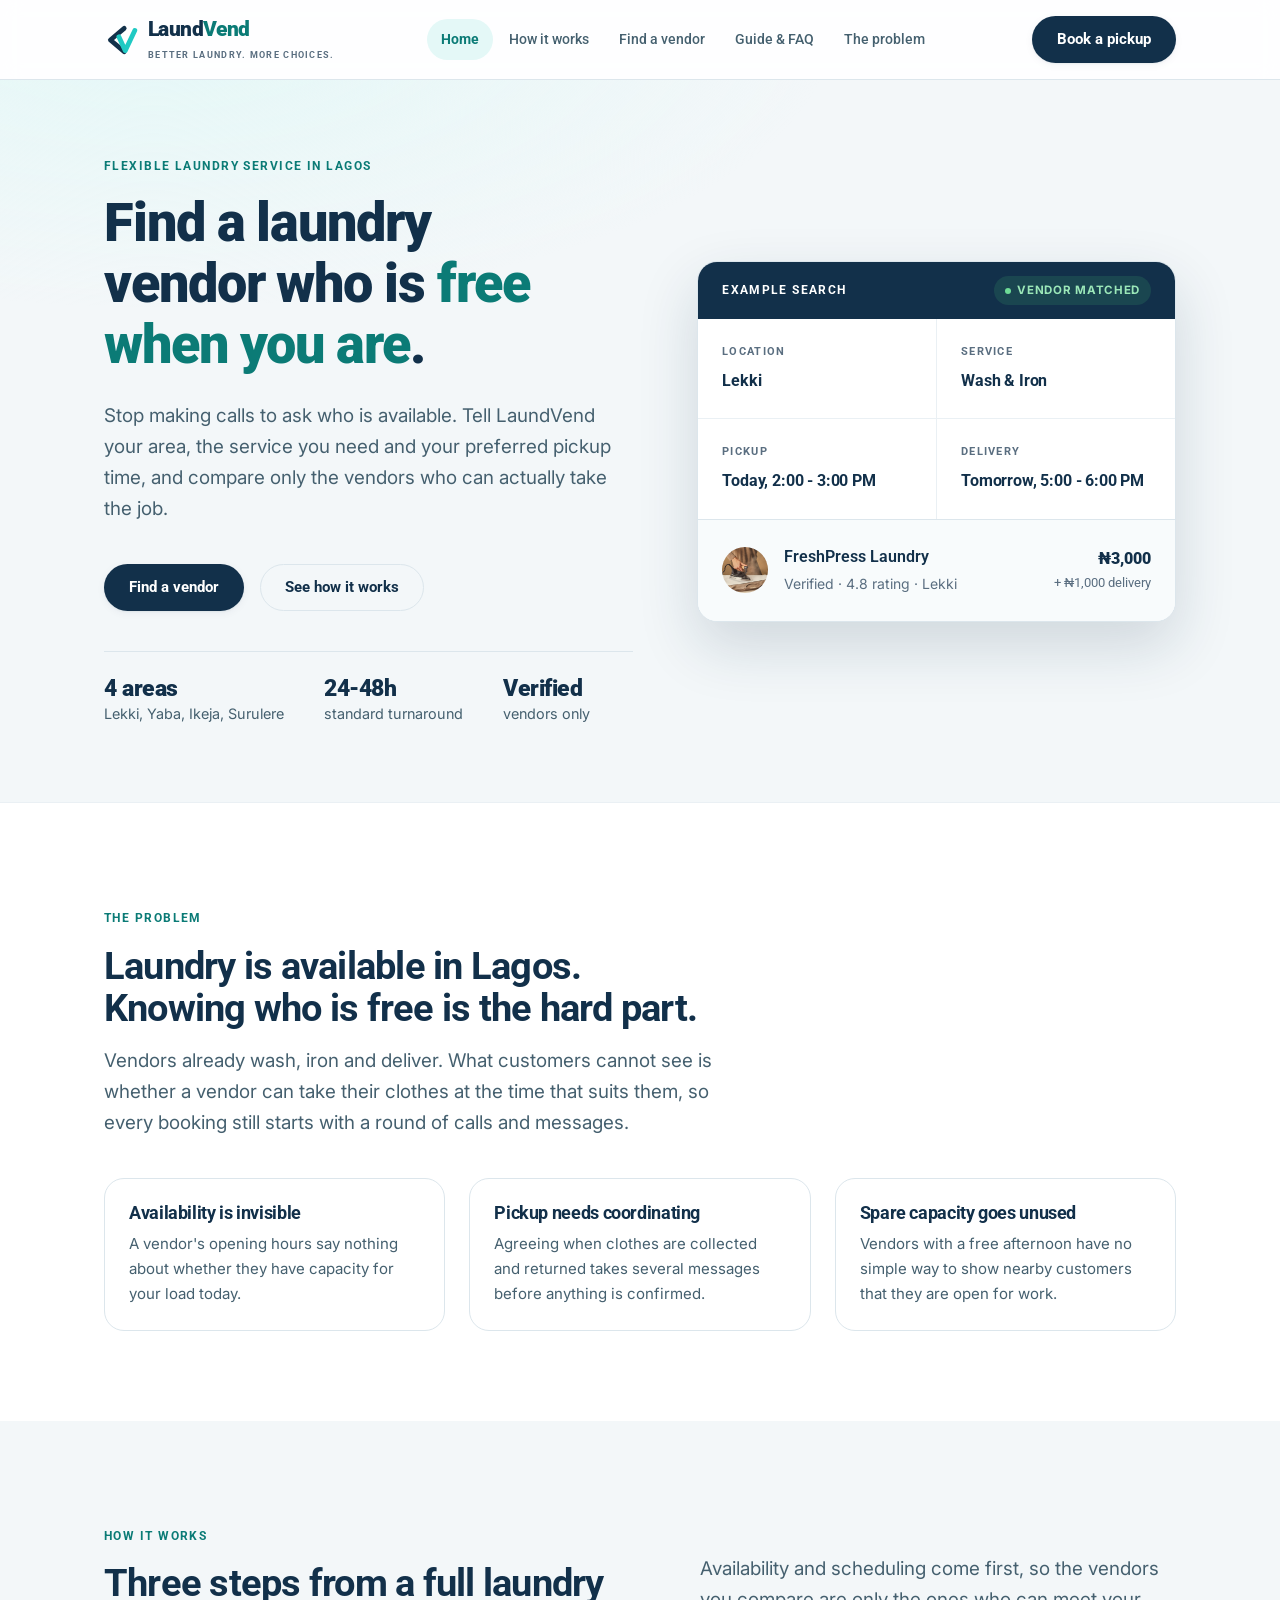
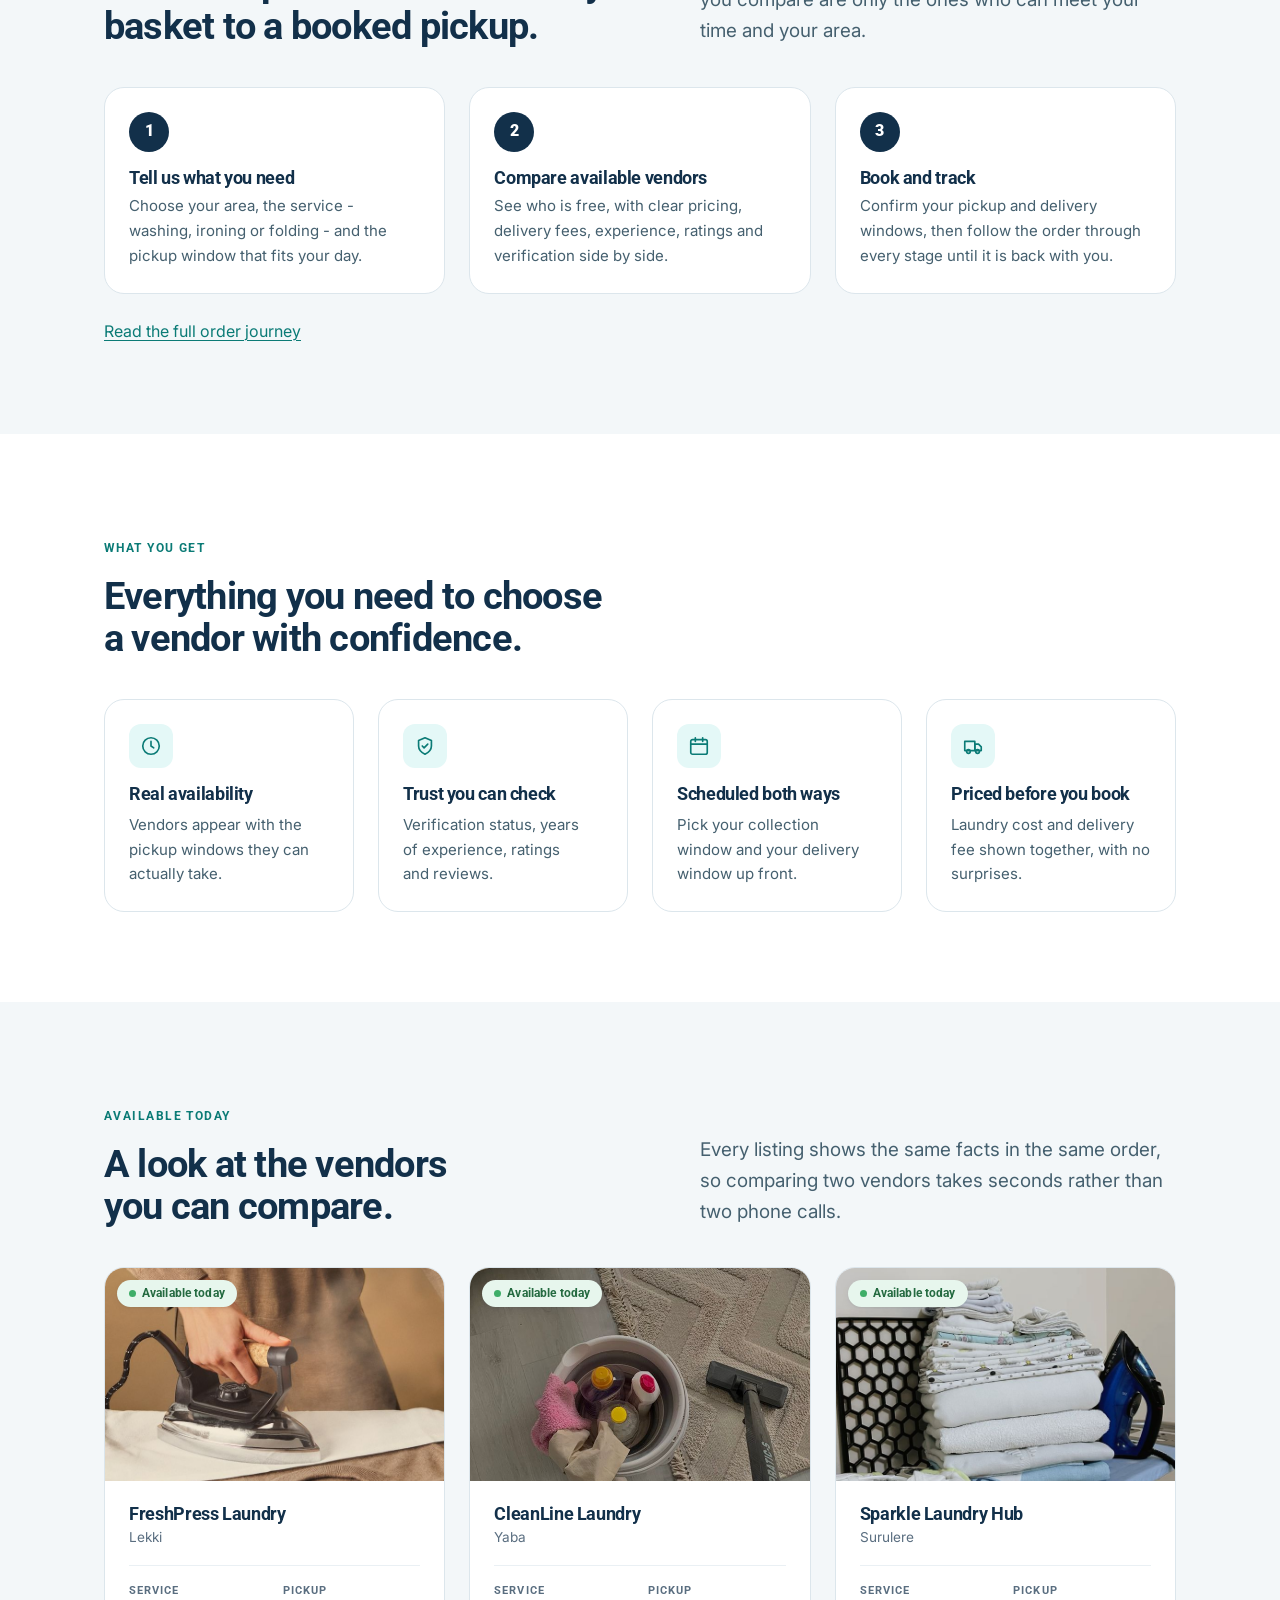
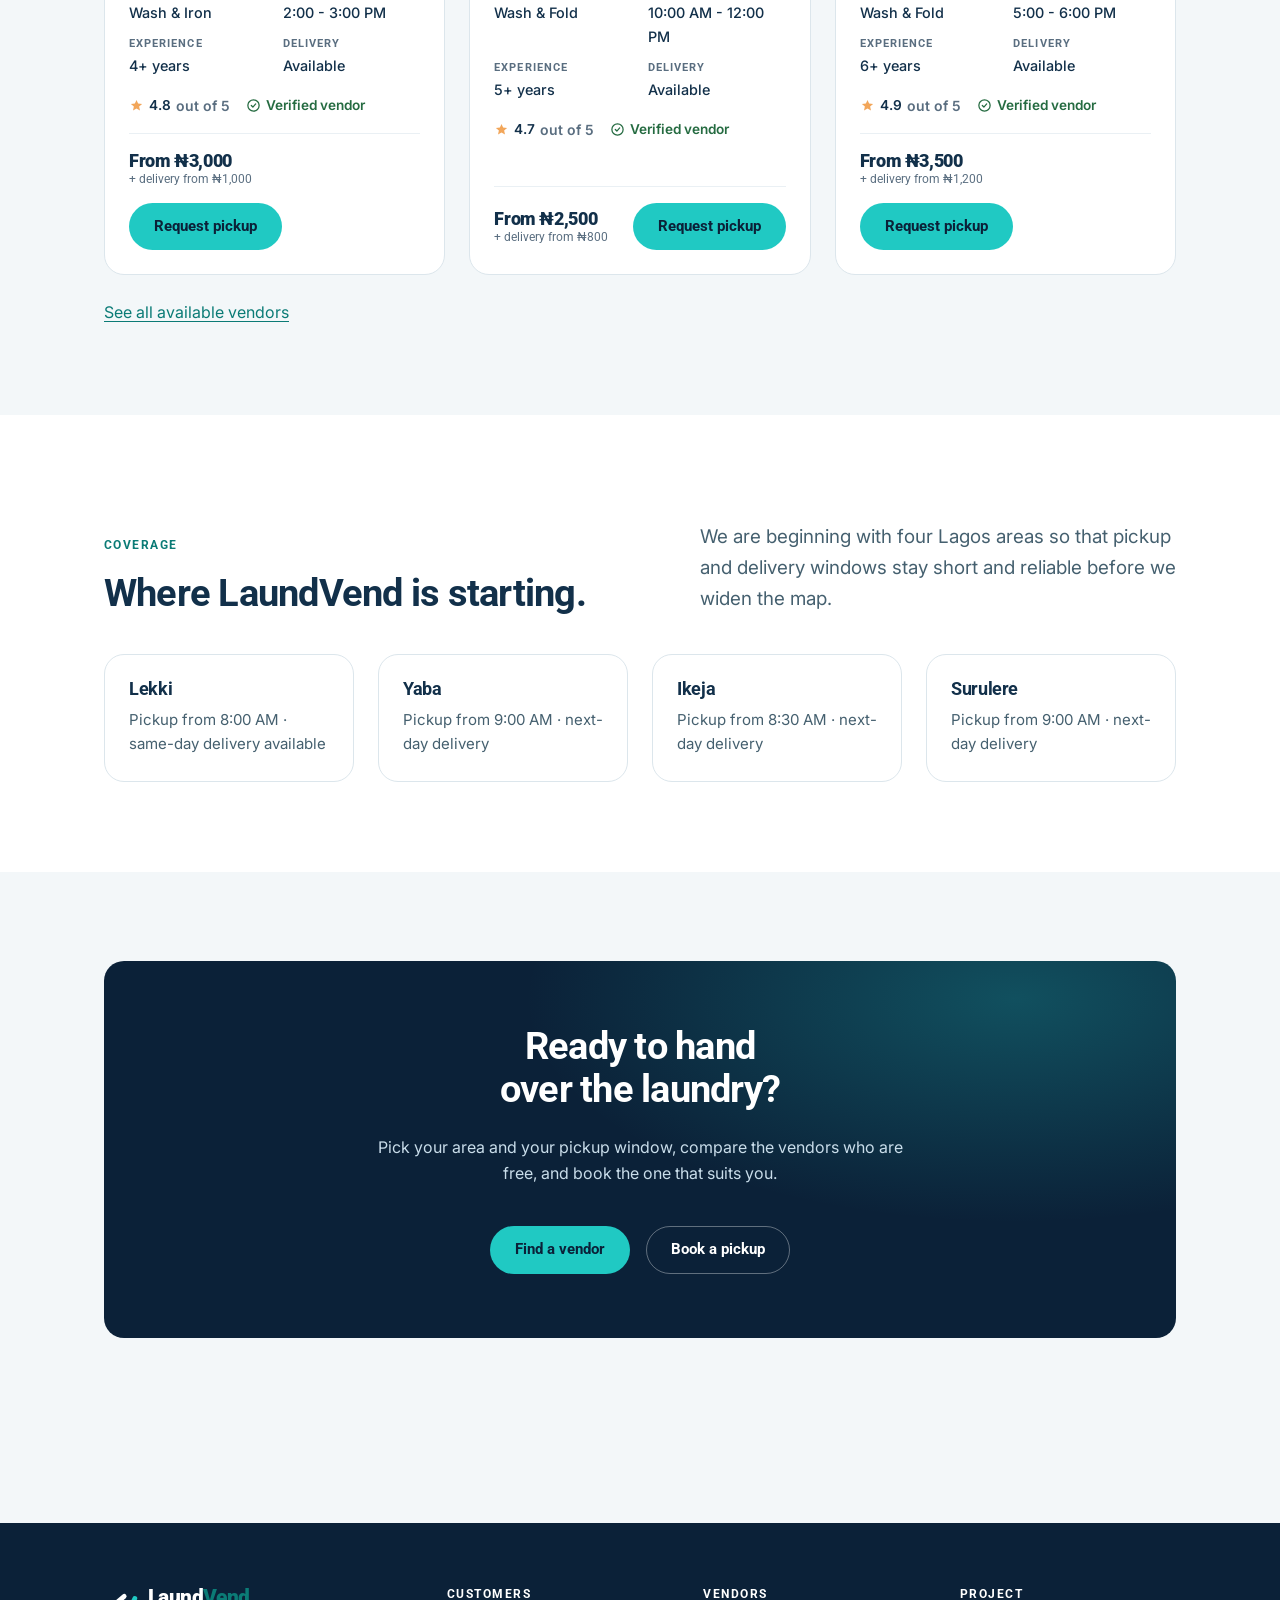
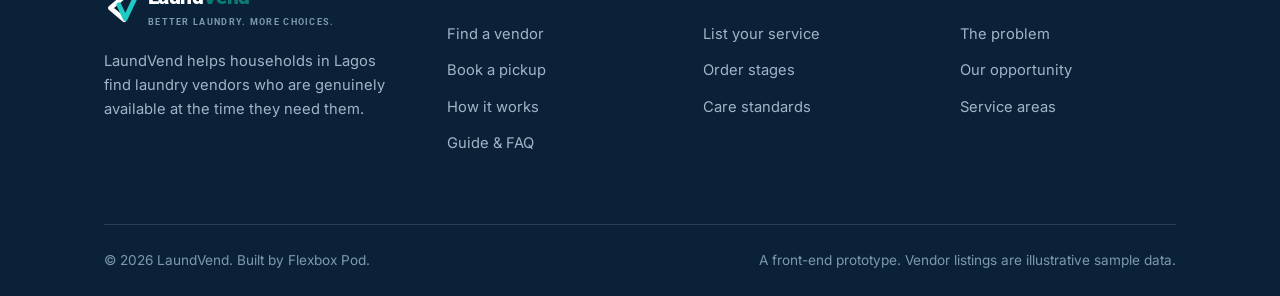
==== commit 94bb79d7: "corrcetion" ====
--- a/index.html
+++ b/index.html
@@ -1,162 +1,466 @@
-<!DOCTYPE html>
-<html lang="en">
-<head>
-  <meta charset="UTF-8" />
-  <meta name="viewport" content="width=device-width, initial-scale=1.0" />
-  <title>Book an Appointment</title>
-  <link rel="stylesheet" href="style.css">
-
-  
-<body>
-  <main class="page">
-    <section class="booking-card" aria-labelledby="booking-title">
-
-      <header class="header">
-        <img class="image" src="LaundVend Logo.jpg" alt="LaundVend Logo" 
-              width="70px" height="70px">
-        <div class="menu">
-            <p class="eyebrow">Appointment booking</p>
-            <h1 id="booking-title">Book your appointment</h1>            
-            <p class="intro">
-              Choose a convenient date and time, then provide your contact details.
-            </p>
-        </div>
-
-          
-        </div>
-      </header>
-
-      <form id="bookingForm">
-
-        <div class="section">
-          <h2 class="section-title">Appointment details</h2>
-
-          <div class="grid">
-            <div class="field full">
-              <label for="service">Service:</label>
-              <select id="service" name="service" required>
-                <option value="">Select a service</option>
-                <option>Washing</option>
-                <option>Drying</option>
-                <option>Ironing</option>
-                <option>Folding</option>
-                <option>Full Laundry Service</option>
-              </select>
-            </div>
-
-            <div class="field">
-              <label for="date">Preferred date:</label>
-              <input type="date" id="date" name="date" required />
-            </div>
-
-            <div class="field">
-              <label for="time">Preferred time:</label>
-              <select id="time" name="time" required>
-                <option value="">Select a time</option>
-                <option>9:00 AM</option>
-                <option>10:00 AM</option>
-                <option>11:00 AM</option>
-                <option>12:00 PM</option>
-                <option>1:00 PM</option>
-                <option>2:00 PM</option>
-                <option>3:00 PM</option>
-                <option>4:00 PM</option>
-              </select>
-            </div>
-          </div>
-        </div>
-
-        <div class="section">
-          <h2 class="section-title">Your details</h2>
-
-          <div class="grid">
-            <div class="field">
-              <label for="firstName">First Name:</label>
-              <input
-                type="text"
-                id="firstName"
-                placeholder="Enter your First Name"
-                name="firstName"
-                autocomplete="given-name"
-                required
-              />
-            </div>
-
-            <div class="field">
-              <label for="lastName">Last Name:</label>
-              <input
-                type="text"
-                id="lastName"
-                placeholder="Enter your Last Name" name="lastName"
-                autocomplete="family-name"
-                required
-              />
-            </div>
-
-            <div class="field">
-              <label for="email">Email Address:</label>
-              <input
-                type="email"
-                id="email"
-                name="email"
-                autocomplete="email"
-                placeholder="you@example.com"
-                required
-              />
-            </div>
-
-            <div class="field">
-              <label for="phone">Phone number</label>
-              <input
-                type="tel"
-                id="phone"
-                name="phone"
-                autocomplete="tel"
-                placeholder="+234 000 000 0000"
-                required
-              />
-            </div>
-
-            <div class="field full">
-              <label for="notes">Additional notes <span class="hint">(optional)</span></label>
-              <textarea
-                id="notes"
-                name="notes"
-                placeholder="Anything we should know before your appointment?"
-              ></textarea>
-            </div>
-          </div>
-        </div>
-
-        <div class="section">
-          <div class="confirmation">
-            <input type="checkbox" id="agree" name="agree" required />
-            <label for="agree">
-              I confirm that the information provided is correct and understand
-              that my requested appointment is subject to confirmation.
-            </label>
-          </div>
-        </div>
-
-        <div class="actions">
-          <span class="secure">🔒 Your information is handled securely.</span>
-          <button type="submit">Request booking</button>
-        </div>
-
-      </form>
-
-      <div class="success" id="successMessage" role="status">
-        <strong>Booking request received.</strong>
-        We've recorded your request. This demo does not submit data to a server,
-        but this is where your confirmation message would appear.
-      </div>
-
-    </section>
-  </main>
-
-
- 
-</body>
-</html>
-
-
+<!DOCTYPE html>
+<html lang="en">
+<head>
+<meta charset="UTF-8">
+<meta name="viewport" content="width=device-width, initial-scale=1">
+<meta name="description" content="LaundVend connects households in Lagos with laundry vendors who are available at the pickup and delivery times they actually need.">
+<meta name="theme-color" content="#12304A">
+<meta property="og:type" content="website">
+<meta property="og:site_name" content="LaundVend">
+<meta property="og:title" content="LaundVend — Find a laundry vendor who is free when you are">
+<meta property="og:description" content="LaundVend connects households in Lagos with laundry vendors who are available at the pickup and delivery times they actually need.">
+<meta property="og:url" content="https://laundvend.vercel.app/">
+<meta property="og:image" content="https://laundvend.vercel.app/images/Logo.jpeg">
+<meta name="twitter:card" content="summary_large_image">
+<link rel="canonical" href="https://laundvend.vercel.app/">
+<title>LaundVend — Find a laundry vendor who is free when you are</title>
+<link rel="icon" href="favicon.svg" type="image/svg+xml">
+<link rel="preconnect" href="https://fonts.googleapis.com">
+<link rel="preconnect" href="https://fonts.gstatic.com" crossorigin>
+<link rel="stylesheet" href="https://fonts.googleapis.com/css2?family=Inter:wght@400;500;600&family=Roboto:wght@500;700;900&display=swap">
+<link rel="stylesheet" href="css/brand.css">
+<link rel="stylesheet" href="css/site.css">
+</head>
+<body>
+<a class="skip-link" href="#main">Skip to main content</a>
+<header class="site-header">
+  <div class="wrap site-header__inner">
+    <a class="brand" href="index.html">
+      <svg class="brand__mark" viewBox="0 0 64 64" fill="none" aria-hidden="true" focusable="false">
+        <path d="M38 10 12 32l26 22" stroke="currentColor" stroke-width="9" stroke-linecap="round" stroke-linejoin="round"/>
+        <path d="m28 26 12 26 18-38" stroke="#20C9C3" stroke-width="9" stroke-linecap="round" stroke-linejoin="round"/>
+      </svg>
+      <span>
+        <span class="brand__name">Laund<span>Vend</span></span>
+        <span class="brand__tagline">Better laundry. More choices.</span>
+      </span>
+    </a>
+    <nav class="site-nav" aria-label="Primary">
+      <ul class="site-nav__list">
+      <li><a href="index.html" aria-current="page">Home</a></li>
+      <li><a href="how-it-works.html">How it works</a></li>
+      <li><a href="vendors.html">Find a vendor</a></li>
+      <li><a href="guide.html">Guide &amp; FAQ</a></li>
+      <li><a href="problem-statement.html">The problem</a></li>
+      </ul>
+    </nav>
+    <div class="site-header__cta">
+      <a class="btn btn--primary" href="book.html">Book a pickup</a>
+    </div>
+  </div>
+</header>
+
+<main id="main">
+
+  <section class="hero">
+    <div class="wrap hero__grid">
+      <div>
+        <p class="eyebrow">Flexible laundry service in Lagos</p>
+        <h1>Find a laundry vendor who is <span>free when you are</span>.</h1>
+        <p class="lead">
+          Stop making calls to ask who is available. Tell LaundVend your area,
+          the service you need and your preferred pickup time, and compare only
+          the vendors who can actually take the job.
+        </p>
+
+        <div class="btn-row">
+          <a class="btn btn--primary" href="vendors.html">Find a vendor</a>
+          <a class="btn btn--ghost" href="how-it-works.html">See how it works</a>
+        </div>
+
+        <ul class="hero__proof">
+          <li><strong>4 areas</strong> Lekki, Yaba, Ikeja, Surulere</li>
+          <li><strong>24-48h</strong> standard turnaround</li>
+          <li><strong>Verified</strong> vendors only</li>
+        </ul>
+      </div>
+
+      <div class="match">
+        <div class="match__head">
+          <span>Example search</span>
+          <span class="match__status">Vendor matched</span>
+        </div>
+
+        <div class="match__fields">
+          <div class="match__field">
+            <small>Location</small>
+            <strong>Lekki</strong>
+          </div>
+          <div class="match__field">
+            <small>Service</small>
+            <strong>Wash &amp; Iron</strong>
+          </div>
+          <div class="match__field">
+            <small>Pickup</small>
+            <strong>Today, 2:00 - 3:00 PM</strong>
+          </div>
+          <div class="match__field">
+            <small>Delivery</small>
+            <strong>Tomorrow, 5:00 - 6:00 PM</strong>
+          </div>
+        </div>
+
+        <div class="match__result">
+          <img class="match__avatar" src="images/iron.jpeg" alt="" width="46" height="46">
+          <div>
+            <strong>FreshPress Laundry</strong>
+            <span class="meta">Verified &middot; 4.8 rating &middot; Lekki</span>
+          </div>
+          <p class="match__price">&#8358;3,000<small>+ &#8358;1,000 delivery</small></p>
+        </div>
+      </div>
+    </div>
+  </section>
+
+  <section class="section section--surface" id="problem">
+    <div class="wrap">
+      <div class="section-head">
+        <p class="eyebrow">The problem</p>
+        <h2>Laundry is available in Lagos. Knowing who is free is the hard part.</h2>
+        <p class="lead">
+          Vendors already wash, iron and deliver. What customers cannot see is
+          whether a vendor can take their clothes at the time that suits them,
+          so every booking still starts with a round of calls and messages.
+        </p>
+      </div>
+
+      <div class="grid grid--3">
+        <article class="card">
+          <h3>Availability is invisible</h3>
+          <p>
+            A vendor's opening hours say nothing about whether they have
+            capacity for your load today.
+          </p>
+        </article>
+        <article class="card">
+          <h3>Pickup needs coordinating</h3>
+          <p>
+            Agreeing when clothes are collected and returned takes several
+            messages before anything is confirmed.
+          </p>
+        </article>
+        <article class="card">
+          <h3>Spare capacity goes unused</h3>
+          <p>
+            Vendors with a free afternoon have no simple way to show nearby
+            customers that they are open for work.
+          </p>
+        </article>
+      </div>
+    </div>
+  </section>
+
+  <section class="section" id="how-it-works">
+    <div class="wrap">
+      <div class="section-head section-head--split">
+        <div>
+          <p class="eyebrow">How it works</p>
+          <h2>Three steps from a full laundry basket to a booked pickup.</h2>
+        </div>
+        <p class="lead">
+          Availability and scheduling come first, so the vendors you compare
+          are only the ones who can meet your time and your area.
+        </p>
+      </div>
+
+      <div class="grid grid--3">
+        <article class="step">
+          <div class="step__n">1</div>
+          <h3>Tell us what you need</h3>
+          <p>
+            Choose your area, the service - washing, ironing or folding - and
+            the pickup window that fits your day.
+          </p>
+        </article>
+        <article class="step">
+          <div class="step__n">2</div>
+          <h3>Compare available vendors</h3>
+          <p>
+            See who is free, with clear pricing, delivery fees, experience,
+            ratings and verification side by side.
+          </p>
+        </article>
+        <article class="step">
+          <div class="step__n">3</div>
+          <h3>Book and track</h3>
+          <p>
+            Confirm your pickup and delivery windows, then follow the order
+            through every stage until it is back with you.
+          </p>
+        </article>
+      </div>
+
+      <p class="mt-3"><a href="how-it-works.html">Read the full order journey</a></p>
+    </div>
+  </section>
+
+  <section class="section section--surface" id="features">
+    <div class="wrap">
+      <div class="section-head">
+        <p class="eyebrow">What you get</p>
+        <h2>Everything you need to choose a vendor with confidence.</h2>
+      </div>
+
+      <div class="grid grid--4">
+        <article class="card">
+          <div class="card__icon">
+            <svg viewBox="0 0 24 24" fill="none" stroke="currentColor" stroke-width="1.8" stroke-linecap="round" stroke-linejoin="round" aria-hidden="true"><circle cx="12" cy="12" r="9"/><path d="M12 7v5l3 2"/></svg>
+          </div>
+          <h3>Real availability</h3>
+          <p>Vendors appear with the pickup windows they can actually take.</p>
+        </article>
+
+        <article class="card">
+          <div class="card__icon">
+            <svg viewBox="0 0 24 24" fill="none" stroke="currentColor" stroke-width="1.8" stroke-linecap="round" stroke-linejoin="round" aria-hidden="true"><path d="M12 3l7 3v6c0 4-3 7-7 9-4-2-7-5-7-9V6z"/><path d="m9 12 2 2 4-4"/></svg>
+          </div>
+          <h3>Trust you can check</h3>
+          <p>Verification status, years of experience, ratings and reviews.</p>
+        </article>
+
+        <article class="card">
+          <div class="card__icon">
+            <svg viewBox="0 0 24 24" fill="none" stroke="currentColor" stroke-width="1.8" stroke-linecap="round" stroke-linejoin="round" aria-hidden="true"><rect x="3" y="5" width="18" height="16" rx="2"/><path d="M8 3v4M16 3v4M3 10h18"/></svg>
+          </div>
+          <h3>Scheduled both ways</h3>
+          <p>Pick your collection window and your delivery window up front.</p>
+        </article>
+
+        <article class="card">
+          <div class="card__icon">
+            <svg viewBox="0 0 24 24" fill="none" stroke="currentColor" stroke-width="1.8" stroke-linecap="round" stroke-linejoin="round" aria-hidden="true"><path d="M3 7h11v10H3z"/><path d="M14 10h4l3 3v4h-7z"/><circle cx="7" cy="18" r="2"/><circle cx="17" cy="18" r="2"/></svg>
+          </div>
+          <h3>Priced before you book</h3>
+          <p>Laundry cost and delivery fee shown together, with no surprises.</p>
+        </article>
+      </div>
+    </div>
+  </section>
+
+  <section class="section" id="vendors-preview">
+    <div class="wrap">
+      <div class="section-head section-head--split">
+        <div>
+          <p class="eyebrow">Available today</p>
+          <h2>A look at the vendors you can compare.</h2>
+        </div>
+        <p class="lead">
+          Every listing shows the same facts in the same order, so comparing
+          two vendors takes seconds rather than two phone calls.
+        </p>
+      </div>
+
+      <div class="vendor-grid">
+        <article class="vendor">
+          <img class="vendor__media" src="images/iron.jpeg" alt="A shirt being pressed with a steam iron" width="736" height="460" loading="lazy" decoding="async">
+          <span class="vendor__badge chip chip--today">Available today</span>
+          <div class="vendor__body">
+            <div class="vendor__top">
+              <h3>FreshPress Laundry</h3>
+              <p class="vendor__where">Lekki</p>
+            </div>
+
+            <dl class="vendor__specs">
+              <div><dt>Service</dt><dd>Wash &amp; Iron</dd></div>
+              <div><dt>Pickup</dt><dd>2:00 - 3:00 PM</dd></div>
+              <div><dt>Experience</dt><dd>4+ years</dd></div>
+              <div><dt>Delivery</dt><dd>Available</dd></div>
+            </dl>
+
+            <p class="trust">
+              <span class="trust__rating">
+                <svg viewBox="0 0 24 24" fill="currentColor" aria-hidden="true"><path d="m12 3 2.6 5.7 6.4.7-4.8 4.2 1.4 6.4L12 16.8 6.4 20l1.4-6.4L3 9.4l6.4-.7z"/></svg>
+                4.8 <span class="meta">out of 5</span>
+              </span>
+              <span class="trust__verified">
+                <svg viewBox="0 0 24 24" fill="none" stroke="currentColor" stroke-width="2" stroke-linecap="round" stroke-linejoin="round" aria-hidden="true"><circle cx="12" cy="12" r="9"/><path d="m8.5 12 2.5 2.5 4.5-5"/></svg>
+                Verified vendor
+              </span>
+            </p>
+
+            <div class="vendor__foot">
+              <p class="vendor__price">From &#8358;3,000<small>+ delivery from &#8358;1,000</small></p>
+              <a class="btn btn--accent" href="book.html">Request pickup</a>
+            </div>
+          </div>
+        </article>
+        <article class="vendor">
+          <img class="vendor__media" src="images/Cleaning.jpeg" alt="Fresh laundry being sorted after a wash" width="736" height="460" loading="lazy" decoding="async">
+          <span class="vendor__badge chip chip--today">Available today</span>
+          <div class="vendor__body">
+            <div class="vendor__top">
+              <h3>CleanLine Laundry</h3>
+              <p class="vendor__where">Yaba</p>
+            </div>
+
+            <dl class="vendor__specs">
+              <div><dt>Service</dt><dd>Wash &amp; Fold</dd></div>
+              <div><dt>Pickup</dt><dd>10:00 AM - 12:00 PM</dd></div>
+              <div><dt>Experience</dt><dd>5+ years</dd></div>
+              <div><dt>Delivery</dt><dd>Available</dd></div>
+            </dl>
+
+            <p class="trust">
+              <span class="trust__rating">
+                <svg viewBox="0 0 24 24" fill="currentColor" aria-hidden="true"><path d="m12 3 2.6 5.7 6.4.7-4.8 4.2 1.4 6.4L12 16.8 6.4 20l1.4-6.4L3 9.4l6.4-.7z"/></svg>
+                4.7 <span class="meta">out of 5</span>
+              </span>
+              <span class="trust__verified">
+                <svg viewBox="0 0 24 24" fill="none" stroke="currentColor" stroke-width="2" stroke-linecap="round" stroke-linejoin="round" aria-hidden="true"><circle cx="12" cy="12" r="9"/><path d="m8.5 12 2.5 2.5 4.5-5"/></svg>
+                Verified vendor
+              </span>
+            </p>
+
+            <div class="vendor__foot">
+              <p class="vendor__price">From &#8358;2,500<small>+ delivery from &#8358;800</small></p>
+              <a class="btn btn--accent" href="book.html">Request pickup</a>
+            </div>
+          </div>
+        </article>
+        <article class="vendor">
+          <img class="vendor__media" src="images/fold.jpeg" alt="Clean clothes folded into a neat stack" width="736" height="460" loading="lazy" decoding="async">
+          <span class="vendor__badge chip chip--today">Available today</span>
+          <div class="vendor__body">
+            <div class="vendor__top">
+              <h3>Sparkle Laundry Hub</h3>
+              <p class="vendor__where">Surulere</p>
+            </div>
+
+            <dl class="vendor__specs">
+              <div><dt>Service</dt><dd>Wash &amp; Fold</dd></div>
+              <div><dt>Pickup</dt><dd>5:00 - 6:00 PM</dd></div>
+              <div><dt>Experience</dt><dd>6+ years</dd></div>
+              <div><dt>Delivery</dt><dd>Available</dd></div>
+            </dl>
+
+            <p class="trust">
+              <span class="trust__rating">
+                <svg viewBox="0 0 24 24" fill="currentColor" aria-hidden="true"><path d="m12 3 2.6 5.7 6.4.7-4.8 4.2 1.4 6.4L12 16.8 6.4 20l1.4-6.4L3 9.4l6.4-.7z"/></svg>
+                4.9 <span class="meta">out of 5</span>
+              </span>
+              <span class="trust__verified">
+                <svg viewBox="0 0 24 24" fill="none" stroke="currentColor" stroke-width="2" stroke-linecap="round" stroke-linejoin="round" aria-hidden="true"><circle cx="12" cy="12" r="9"/><path d="m8.5 12 2.5 2.5 4.5-5"/></svg>
+                Verified vendor
+              </span>
+            </p>
+
+            <div class="vendor__foot">
+              <p class="vendor__price">From &#8358;3,500<small>+ delivery from &#8358;1,200</small></p>
+              <a class="btn btn--accent" href="book.html">Request pickup</a>
+            </div>
+          </div>
+        </article>
+      </div>
+
+      <p class="mt-3"><a href="vendors.html">See all available vendors</a></p>
+    </div>
+  </section>
+
+  <section class="section section--surface" id="coverage">
+    <div class="wrap">
+      <div class="section-head section-head--split">
+        <div>
+          <p class="eyebrow">Coverage</p>
+          <h2>Where LaundVend is starting.</h2>
+        </div>
+        <p class="lead">
+          We are beginning with four Lagos areas so that pickup and delivery
+          windows stay short and reliable before we widen the map.
+        </p>
+      </div>
+
+      <div class="grid grid--4">
+        <article class="card">
+          <h3>Lekki</h3>
+          <p class="meta">Pickup from 8:00 AM &middot; same-day delivery available</p>
+        </article>
+        <article class="card">
+          <h3>Yaba</h3>
+          <p class="meta">Pickup from 9:00 AM &middot; next-day delivery</p>
+        </article>
+        <article class="card">
+          <h3>Ikeja</h3>
+          <p class="meta">Pickup from 8:30 AM &middot; next-day delivery</p>
+        </article>
+        <article class="card">
+          <h3>Surulere</h3>
+          <p class="meta">Pickup from 9:00 AM &middot; next-day delivery</p>
+        </article>
+      </div>
+    </div>
+  </section>
+
+  <section class="section">
+    <div class="wrap">
+      <div class="cta-band">
+        <h2>Ready to hand over the laundry?</h2>
+        <p>
+          Pick your area and your pickup window, compare the vendors who are
+          free, and book the one that suits you.
+        </p>
+        <div class="btn-row">
+          <a class="btn btn--accent" href="vendors.html">Find a vendor</a>
+          <a class="btn btn--ghost" href="book.html">Book a pickup</a>
+        </div>
+      </div>
+    </div>
+  </section>
+
+</main>
+<footer class="site-footer">
+  <div class="wrap">
+    <div class="site-footer__grid">
+      <div>
+        <a class="brand" href="index.html">
+          <svg class="brand__mark" viewBox="0 0 64 64" fill="none" aria-hidden="true" focusable="false">
+            <path d="M38 10 12 32l26 22" stroke="currentColor" stroke-width="9" stroke-linecap="round" stroke-linejoin="round"/>
+            <path d="m28 26 12 26 18-38" stroke="#20C9C3" stroke-width="9" stroke-linecap="round" stroke-linejoin="round"/>
+          </svg>
+          <span>
+            <span class="brand__name">Laund<span>Vend</span></span>
+            <span class="brand__tagline">Better laundry. More choices.</span>
+          </span>
+        </a>
+        <p class="site-footer__about">
+          LaundVend helps households in Lagos find laundry vendors who are
+          genuinely available at the time they need them.
+        </p>
+      </div>
+
+      <div>
+        <h2>Customers</h2>
+        <ul>
+          <li><a href="vendors.html">Find a vendor</a></li>
+          <li><a href="book.html">Book a pickup</a></li>
+          <li><a href="how-it-works.html">How it works</a></li>
+          <li><a href="guide.html">Guide &amp; FAQ</a></li>
+        </ul>
+      </div>
+
+      <div>
+        <h2>Vendors</h2>
+        <ul>
+          <li><a href="how-it-works.html#for-vendors">List your service</a></li>
+          <li><a href="how-it-works.html#tracking">Order stages</a></li>
+          <li><a href="guide.html#care">Care standards</a></li>
+        </ul>
+      </div>
+
+      <div>
+        <h2>Project</h2>
+        <ul>
+          <li><a href="problem-statement.html">The problem</a></li>
+          <li><a href="problem-statement.html#opportunity">Our opportunity</a></li>
+          <li><a href="index.html#coverage">Service areas</a></li>
+        </ul>
+      </div>
+    </div>
+
+    <div class="site-footer__bar">
+      <p>&copy; 2026 LaundVend. Built by Flexbox Pod.</p>
+      <p>A front-end prototype. Vendor listings are illustrative sample data.</p>
+    </div>
+  </div>
+</footer>
+</body>
+</html>
--- a/css/brand.css
+++ b/css/brand.css
@@ -0,0 +1,512 @@
+/* ==========================================================================
+   LaundVend — Brand sheet
+   Design tokens, reset and base elements. No component or page rules here.
+   ========================================================================== */
+
+/* --------------------------------------------------------------------------
+   1. Tokens
+   -------------------------------------------------------------------------- */
+
+:root {
+  /* Brand palette (from the LaundVend logo) */
+  --brand:        #12304A;  /* filled surfaces only — always pairs with #fff */
+  --brand-strong: #0B2138;
+
+  --accent:       #20C9C3;  /* fills, borders, large shapes only */
+  --accent-ink:   #0B7B76;  /* accent used as TEXT — passes AA on light */
+  --accent-soft:  #E4F8F7;
+
+  --verified:     #3FAE68;
+  --verified-ink: #256B41;
+  --verified-soft:#E7F6ED;
+
+  --highlight:    #F2A65A;  /* pickup / time emphasis */
+  --highlight-ink:#7C4A10;
+  --highlight-soft:#FDF1E3;
+
+  /* Neutrals — surfaces and text */
+  --bg:        #F3F7F9;
+  --surface:   #FFFFFF;
+  --surface-2: #F8FBFC;
+  --ink:       #12304A;  /* headings          — 13.2:1 on --surface */
+  --ink-body:  #45606F;  /* body copy         —  6.7:1 on --surface */
+  --ink-muted: #5A6E80;  /* meta, captions    —  5.3:1 on --surface */
+  --line:      #DCE6EC;
+  --line-soft: #EAF0F4;
+
+  /* Type — two faces, no more */
+  --display: "Roboto", "Segoe UI", system-ui, -apple-system, sans-serif;
+  --body:    "Inter", "Segoe UI", system-ui, -apple-system, sans-serif;
+
+  /* Spacing scale — use only these */
+  --s1: 8px;
+  --s2: 16px;
+  --s3: 24px;
+  --s4: 40px;
+  --s5: 64px;
+  --s6: 96px;
+
+  /* Radii */
+  --radius-sm:  8px;
+  --radius:     12px;
+  --radius-lg:  20px;
+  --radius-pill: 999px;
+
+  /* Elevation */
+  --shadow-1: 0 1px 2px rgba(18, 48, 74, .06), 0 2px 8px rgba(18, 48, 74, .05);
+  --shadow-2: 0 2px 4px rgba(18, 48, 74, .06), 0 12px 28px rgba(18, 48, 74, .10);
+  --shadow-3: 0 24px 60px rgba(18, 48, 74, .16);
+
+  /* Layout */
+  --wrap: 1120px;
+  --gutter: var(--s3);
+
+  --focus: 0 0 0 3px var(--surface), 0 0 0 6px var(--accent-ink);
+
+  color-scheme: light dark;
+}
+
+/* Dark colour scheme — only the tokens change, never the rules below. */
+@media (prefers-color-scheme: dark) {
+  :root {
+    --bg:        #0B1A28;
+    --surface:   #122536;
+    --surface-2: #162B3E;
+    --ink:       #EAF3F8;
+    --ink-body:  #B4C7D4;
+    --ink-muted: #8CA3B4;
+    --line:      #22394D;
+    --line-soft: #1B3042;
+
+    --brand:        #1D4468;  /* lifted so it separates from the dark page */
+    --brand-strong: #27577F;
+
+    --accent-ink:   #6FE0DB;
+    --accent-soft:  #10333C;
+    --verified-ink: #7BD79B;
+    --verified-soft:#123024;
+    --highlight-ink:#F0B77A;
+    --highlight-soft:#33240F;
+
+    --shadow-1: 0 1px 2px rgba(0, 0, 0, .30);
+    --shadow-2: 0 12px 28px rgba(0, 0, 0, .38);
+    --shadow-3: 0 24px 60px rgba(0, 0, 0, .48);
+
+    --focus: 0 0 0 3px var(--surface), 0 0 0 6px var(--accent-ink);
+  }
+}
+
+/* --------------------------------------------------------------------------
+   2. Reset
+   -------------------------------------------------------------------------- */
+
+*,
+*::before,
+*::after {
+  box-sizing: border-box;
+}
+
+* {
+  margin: 0;
+}
+
+html {
+  -webkit-text-size-adjust: 100%;
+  scroll-behavior: smooth;
+  scroll-padding-top: 96px;
+}
+
+body {
+  background: var(--bg);
+  color: var(--ink-body);
+  font-family: var(--body);
+  font-size: 1rem;
+  line-height: 1.65;
+  min-height: 100vh;
+  -webkit-font-smoothing: antialiased;
+  text-rendering: optimizeLegibility;
+}
+
+img,
+svg {
+  display: block;
+  max-width: 100%;
+}
+
+img {
+  height: auto;
+}
+
+input,
+select,
+textarea,
+button {
+  font: inherit;
+  color: inherit;
+}
+
+/* Honour a reduced-motion preference everywhere. */
+@media (prefers-reduced-motion: reduce) {
+  html {
+    scroll-behavior: auto;
+  }
+
+  *,
+  *::before,
+  *::after {
+    animation-duration: .01ms !important;
+    animation-iteration-count: 1 !important;
+    transition-duration: .01ms !important;
+  }
+}
+
+/* --------------------------------------------------------------------------
+   3. Base elements
+   -------------------------------------------------------------------------- */
+
+h1,
+h2,
+h3,
+h4 {
+  color: var(--ink);
+  font-family: var(--display);
+  font-weight: 700;
+  line-height: 1.12;
+  letter-spacing: -.02em;
+  text-wrap: balance;
+}
+
+h1 {
+  font-size: clamp(2.1rem, 1.4rem + 3vw, 3.4rem);
+  font-weight: 900;
+}
+
+h2 {
+  font-size: clamp(1.6rem, 1.2rem + 1.8vw, 2.35rem);
+}
+
+h3 {
+  font-size: 1.15rem;
+}
+
+h4 {
+  font-size: 1rem;
+}
+
+p {
+  text-wrap: pretty;
+}
+
+a {
+  color: var(--accent-ink);
+  text-decoration-thickness: 1px;
+  text-underline-offset: 3px;
+}
+
+a:hover {
+  color: var(--ink);
+}
+
+ul,
+ol {
+  padding-left: 1.15em;
+}
+
+strong {
+  color: var(--ink);
+  font-weight: 600;
+}
+
+hr {
+  background: var(--line);
+  border: 0;
+  height: 1px;
+  margin: var(--s4) 0;
+}
+
+/* One visible focus treatment for the whole site. */
+:focus-visible {
+  border-radius: var(--radius-sm);
+  box-shadow: var(--focus);
+  outline: none;
+}
+
+::selection {
+  background: var(--accent);
+  color: #0B2138;
+}
+
+/* --------------------------------------------------------------------------
+   4. Layout primitives
+   -------------------------------------------------------------------------- */
+
+.wrap {
+  margin-inline: auto;
+  max-width: var(--wrap);
+  padding-inline: var(--gutter);
+  width: 100%;
+}
+
+.wrap--narrow {
+  max-width: 760px;
+}
+
+.section {
+  padding-block: clamp(var(--s5), 7vw, var(--s6));
+}
+
+.section--tight {
+  padding-block: clamp(var(--s4), 5vw, var(--s5));
+}
+
+.section--surface {
+  background: var(--surface);
+}
+
+/* Visually hidden, still read by screen readers. */
+.sr-only {
+  clip: rect(0 0 0 0);
+  clip-path: inset(50%);
+  height: 1px;
+  overflow: hidden;
+  position: absolute;
+  white-space: nowrap;
+  width: 1px;
+}
+
+/* Keyboard-only shortcut past the header. */
+.skip-link {
+  background: var(--brand);
+  border-radius: 0 0 var(--radius) 0;
+  color: #fff;
+  font-weight: 600;
+  left: 0;
+  padding: var(--s2) var(--s3);
+  position: absolute;
+  top: 0;
+  transform: translateY(-120%);
+  z-index: 100;
+}
+
+.skip-link:focus {
+  color: #fff;
+  transform: translateY(0);
+}
+
+/* --------------------------------------------------------------------------
+   5. Primitives — eyebrow, lead, buttons, chips
+   -------------------------------------------------------------------------- */
+
+.eyebrow {
+  color: var(--accent-ink);
+  font-family: var(--display);
+  font-size: .75rem;
+  font-weight: 700;
+  letter-spacing: .12em;
+  margin-bottom: var(--s2);
+  text-transform: uppercase;
+}
+
+.lead {
+  color: var(--ink-body);
+  font-size: clamp(1.02rem, .98rem + .35vw, 1.18rem);
+  max-width: 62ch;
+}
+
+.meta {
+  color: var(--ink-muted);
+  font-size: .875rem;
+}
+
+.btn {
+  align-items: center;
+  border: 1px solid transparent;
+  border-radius: var(--radius-pill);
+  cursor: pointer;
+  display: inline-flex;
+  font-family: var(--display);
+  font-size: .95rem;
+  font-weight: 700;
+  gap: var(--s1);
+  justify-content: center;
+  line-height: 1;
+  padding: 15px var(--s3);
+  text-align: center;
+  text-decoration: none;
+  transition: background-color .18s ease, border-color .18s ease,
+              color .18s ease, transform .18s ease, box-shadow .18s ease;
+}
+
+.btn:active {
+  transform: translateY(1px);
+}
+
+.btn--primary {
+  background: var(--brand);
+  box-shadow: var(--shadow-1);
+  color: #fff;
+}
+
+.btn--primary:hover {
+  background: var(--brand-strong);
+  box-shadow: var(--shadow-2);
+  color: #fff;
+}
+
+.btn--accent {
+  background: var(--accent);
+  color: #0B2138;
+}
+
+.btn--accent:hover {
+  background: #16B4AE;
+  color: #0B2138;
+}
+
+.btn--ghost {
+  background: transparent;
+  border-color: var(--line);
+  color: var(--ink);
+}
+
+.btn--ghost:hover {
+  background: var(--surface);
+  border-color: var(--ink-muted);
+  color: var(--ink);
+}
+
+.btn-row {
+  display: flex;
+  flex-wrap: wrap;
+  gap: var(--s2);
+}
+
+/* Status chips — the site's core signal (availability, trust, price). */
+.chip {
+  align-items: center;
+  border-radius: var(--radius-pill);
+  display: inline-flex;
+  font-family: var(--display);
+  font-size: .78rem;
+  font-weight: 700;
+  gap: 6px;
+  letter-spacing: .01em;
+  line-height: 1;
+  padding: 7px 12px;
+  white-space: nowrap;
+}
+
+.chip::before {
+  border-radius: 50%;
+  content: "";
+  height: 7px;
+  width: 7px;
+}
+
+.chip--today {
+  background: var(--verified-soft);
+  color: var(--verified-ink);
+}
+
+.chip--today::before {
+  background: var(--verified);
+}
+
+.chip--tomorrow {
+  background: var(--highlight-soft);
+  color: var(--highlight-ink);
+}
+
+.chip--tomorrow::before {
+  background: var(--highlight);
+}
+
+/* --------------------------------------------------------------------------
+   6. Form controls
+   -------------------------------------------------------------------------- */
+
+.field {
+  display: flex;
+  flex-direction: column;
+  gap: 6px;
+}
+
+.field > label,
+.legend {
+  color: var(--ink);
+  font-family: var(--display);
+  font-size: .82rem;
+  font-weight: 700;
+  letter-spacing: .01em;
+}
+
+.hint {
+  color: var(--ink-muted);
+  font-weight: 400;
+}
+
+.input,
+.select,
+.textarea {
+  background: var(--surface);
+  border: 1px solid var(--line);
+  border-radius: var(--radius);
+  color: var(--ink);
+  padding: 13px 14px;
+  transition: border-color .16s ease, box-shadow .16s ease;
+  width: 100%;
+}
+
+.input::placeholder,
+.textarea::placeholder {
+  color: var(--ink-muted);
+}
+
+.input:hover,
+.select:hover,
+.textarea:hover {
+  border-color: var(--ink-muted);
+}
+
+.input:focus,
+.select:focus,
+.textarea:focus {
+  border-color: var(--accent-ink);
+  box-shadow: 0 0 0 3px var(--accent-soft);
+  outline: none;
+}
+
+.textarea {
+  min-height: 120px;
+  resize: vertical;
+}
+
+/* Native arrow removed so the control matches across browsers. */
+.select {
+  appearance: none;
+  background-image:
+    linear-gradient(45deg, transparent 50%, currentColor 50%),
+    linear-gradient(135deg, currentColor 50%, transparent 50%);
+  background-position: right 20px center, right 14px center;
+  background-repeat: no-repeat;
+  background-size: 6px 6px, 6px 6px;
+  cursor: pointer;
+  padding-right: 40px;
+}
+
+fieldset {
+  border: 0;
+  margin: 0;
+  padding: 0;
+}
+
+/* --------------------------------------------------------------------------
+   7. Spacing utilities
+   Small, named steps from the scale so no page needs an inline style.
+   -------------------------------------------------------------------------- */
+
+.mt-2 { margin-top: var(--s2); }
+.mt-3 { margin-top: var(--s3); }
+.mt-5 { margin-top: var(--s5); }
+.mb-5 { margin-bottom: var(--s5); }
+.center-block { margin-inline: auto; }
--- a/css/site.css
+++ b/css/site.css
@@ -0,0 +1,1268 @@
+/* ==========================================================================
+   LaundVend — Site sheet
+   Header, footer and the components each page is built from.
+   Requires brand.css to be loaded first.
+   ========================================================================== */
+
+/* --------------------------------------------------------------------------
+   1. Header + navigation
+   -------------------------------------------------------------------------- */
+
+.site-header {
+  background: var(--surface);
+  background: color-mix(in srgb, var(--surface) 88%, transparent);
+  backdrop-filter: blur(10px);
+  border-bottom: 1px solid var(--line);
+  position: sticky;
+  top: 0;
+  z-index: 50;
+}
+
+.site-header__inner {
+  align-items: center;
+  display: flex;
+  flex-wrap: wrap;
+  gap: var(--s2) var(--s3);
+  justify-content: space-between;
+  min-height: 72px;
+  padding-block: var(--s2);
+}
+
+.brand {
+  align-items: center;
+  color: var(--ink);
+  display: inline-flex;
+  flex-shrink: 0;
+  gap: 10px;
+  text-decoration: none;
+}
+
+.brand__mark {
+  height: 34px;
+  width: 34px;
+}
+
+.brand__name {
+  font-family: var(--display);
+  font-size: 1.3rem;
+  font-weight: 900;
+  letter-spacing: -.03em;
+  line-height: 1;
+}
+
+.brand__name span {
+  color: var(--accent-ink);
+}
+
+.brand__tagline {
+  color: var(--ink-muted);
+  display: block;
+  font-family: var(--display);
+  font-size: .58rem;
+  font-weight: 700;
+  letter-spacing: .14em;
+  margin-top: 3px;
+  text-transform: uppercase;
+}
+
+.site-nav {
+  flex: 1 1 auto;
+}
+
+.site-nav__list {
+  display: flex;
+  flex-wrap: wrap;
+  gap: 2px;
+  justify-content: center;
+  list-style: none;
+  margin: 0;
+  padding: 0;
+}
+
+.site-nav__list a {
+  border-radius: var(--radius-pill);
+  color: var(--ink-body);
+  display: block;
+  font-family: var(--display);
+  font-size: .9rem;
+  font-weight: 500;
+  padding: 9px 14px;
+  text-decoration: none;
+  transition: background-color .16s ease, color .16s ease;
+  white-space: nowrap;
+}
+
+.site-nav__list a:hover {
+  background: var(--surface-2);
+  color: var(--ink);
+}
+
+.site-nav__list a[aria-current="page"] {
+  background: var(--accent-soft);
+  color: var(--accent-ink);
+  font-weight: 700;
+}
+
+.site-header__cta {
+  flex-shrink: 0;
+}
+
+/* Narrow screens: the nav becomes a full-width scrollable row rather than a
+   menu that needs scripting to open. */
+@media (max-width: 1040px) {
+  .site-header__inner {
+    justify-content: space-between;
+    padding-block: 12px;
+  }
+
+  .site-nav {
+    flex: 1 0 100%;
+    margin-inline: calc(var(--gutter) * -1);
+    order: 3;
+    overflow-x: auto;
+    padding-inline: var(--gutter);
+    scrollbar-width: none;
+  }
+
+  .site-nav::-webkit-scrollbar {
+    display: none;
+  }
+
+  .site-nav__list {
+    flex-wrap: nowrap;
+    justify-content: flex-start;
+  }
+
+  .site-header__cta .btn {
+    padding: 12px 18px;
+  }
+}
+
+@media (max-width: 400px) {
+  .brand__tagline {
+    display: none;
+  }
+}
+
+/* --------------------------------------------------------------------------
+   2. Hero
+   -------------------------------------------------------------------------- */
+
+.hero {
+  background:
+    radial-gradient(1100px 460px at 12% -8%, var(--accent-soft), transparent 62%),
+    var(--bg);
+  border-bottom: 1px solid var(--line-soft);
+  overflow: hidden;
+  padding-block: clamp(var(--s5), 6vw, var(--s6));
+}
+
+.hero__grid {
+  align-items: center;
+  display: grid;
+  gap: clamp(var(--s4), 5vw, var(--s5));
+  grid-template-columns: 1.05fr .95fr;
+}
+
+.hero h1 span {
+  color: var(--accent-ink);
+}
+
+.hero .lead {
+  margin-top: var(--s3);
+}
+
+.hero .btn-row {
+  margin-top: var(--s4);
+}
+
+.hero__proof {
+  border-top: 1px solid var(--line);
+  display: flex;
+  flex-wrap: wrap;
+  gap: var(--s2) var(--s4);
+  list-style: none;
+  margin: var(--s4) 0 0;
+  padding: var(--s3) 0 0;
+}
+
+.hero__proof li {
+  color: var(--ink-body);
+  font-size: .9rem;
+}
+
+.hero__proof strong {
+  display: block;
+  font-family: var(--display);
+  font-size: 1.45rem;
+  font-weight: 900;
+  letter-spacing: -.02em;
+  line-height: 1.1;
+}
+
+@media (max-width: 900px) {
+  .hero__grid {
+    grid-template-columns: 1fr;
+  }
+}
+
+/* --------------------------------------------------------------------------
+   3. Match card — the static illustration of an availability search
+   -------------------------------------------------------------------------- */
+
+.match {
+  background: var(--surface);
+  border: 1px solid var(--line);
+  border-radius: var(--radius-lg);
+  box-shadow: var(--shadow-3);
+  overflow: hidden;
+}
+
+.match__head {
+  align-items: center;
+  background: var(--brand);
+  color: #fff;
+  display: flex;
+  flex-wrap: wrap;
+  gap: var(--s1);
+  justify-content: space-between;
+  padding: 14px var(--s3);
+}
+
+.match__head span:first-child {
+  font-family: var(--display);
+  font-size: .72rem;
+  font-weight: 700;
+  letter-spacing: .12em;
+  text-transform: uppercase;
+}
+
+.match__status {
+  align-items: center;
+  background: rgba(63, 174, 104, .18);
+  border-radius: var(--radius-pill);
+  color: #9BE7B8;
+  display: inline-flex;
+  font-size: .72rem;
+  font-weight: 700;
+  gap: 6px;
+  letter-spacing: .06em;
+  padding: 5px 11px;
+  text-transform: uppercase;
+}
+
+.match__status::before {
+  background: #6EDC96;
+  border-radius: 50%;
+  content: "";
+  height: 6px;
+  width: 6px;
+}
+
+.match__fields {
+  display: grid;
+  gap: 1px;
+  grid-template-columns: 1fr 1fr;
+  background: var(--line-soft);
+}
+
+.match__field {
+  background: var(--surface);
+  padding: var(--s3);
+}
+
+.match__field small {
+  color: var(--ink-muted);
+  display: block;
+  font-family: var(--display);
+  font-size: .66rem;
+  font-weight: 700;
+  letter-spacing: .12em;
+  margin-bottom: 6px;
+  text-transform: uppercase;
+}
+
+.match__field strong {
+  color: var(--ink);
+  font-family: var(--display);
+  font-size: 1.02rem;
+  font-weight: 700;
+  letter-spacing: -.01em;
+}
+
+.match__result {
+  align-items: center;
+  background: var(--surface-2);
+  border-top: 1px solid var(--line);
+  display: flex;
+  gap: var(--s2);
+  padding: var(--s3);
+}
+
+.match__avatar {
+  border-radius: 50%;
+  flex-shrink: 0;
+  height: 46px;
+  object-fit: cover;
+  width: 46px;
+}
+
+.match__result div {
+  min-width: 0;
+}
+
+.match__result strong {
+  display: block;
+  font-family: var(--display);
+}
+
+.match__price {
+  color: var(--ink);
+  font-family: var(--display);
+  font-weight: 900;
+  margin-left: auto;
+  text-align: right;
+  white-space: nowrap;
+}
+
+.match__price small {
+  color: var(--ink-muted);
+  display: block;
+  font-weight: 400;
+}
+
+@media (max-width: 460px) {
+  .match__fields {
+    grid-template-columns: 1fr;
+  }
+}
+
+/* --------------------------------------------------------------------------
+   4. Section headings
+   -------------------------------------------------------------------------- */
+
+.section-head {
+  margin-bottom: var(--s4);
+  max-width: 62ch;
+}
+
+.section-head p {
+  margin-top: var(--s2);
+}
+
+
+.section-head--split {
+  align-items: end;
+  display: grid;
+  gap: var(--s3);
+  grid-template-columns: 1.2fr 1fr;
+  max-width: none;
+}
+
+@media (max-width: 760px) {
+  .section-head--split {
+    grid-template-columns: 1fr;
+  }
+}
+
+/* --------------------------------------------------------------------------
+   5. Card grids
+   -------------------------------------------------------------------------- */
+
+.grid {
+  display: grid;
+  gap: var(--s3);
+}
+
+.grid--2 { grid-template-columns: repeat(2, 1fr); }
+.grid--3 { grid-template-columns: repeat(3, 1fr); }
+.grid--4 { grid-template-columns: repeat(4, 1fr); }
+
+@media (max-width: 980px) {
+  .grid--4 { grid-template-columns: repeat(2, 1fr); }
+  .grid--3 { grid-template-columns: repeat(2, 1fr); }
+}
+
+@media (max-width: 640px) {
+  .grid--2,
+  .grid--3,
+  .grid--4 { grid-template-columns: 1fr; }
+}
+
+.card {
+  background: var(--surface);
+  border: 1px solid var(--line);
+  border-radius: var(--radius-lg);
+  height: 100%;
+  padding: var(--s3);
+  transition: border-color .18s ease, box-shadow .18s ease, transform .18s ease;
+}
+
+.card:hover {
+  border-color: var(--accent);
+  border-color: color-mix(in srgb, var(--accent) 55%, var(--line));
+  box-shadow: var(--shadow-2);
+  transform: translateY(-3px);
+}
+
+.card :is(h2, h3) {
+  font-size: 1.15rem;
+  margin-bottom: var(--s1);
+}
+
+.card p {
+  color: var(--ink-body);
+  font-size: .94rem;
+}
+
+.card__icon {
+  align-items: center;
+  background: var(--accent-soft);
+  border-radius: var(--radius);
+  color: var(--accent-ink);
+  display: flex;
+  height: 44px;
+  justify-content: center;
+  margin-bottom: var(--s2);
+  width: 44px;
+}
+
+.card__icon svg {
+  height: 22px;
+  width: 22px;
+}
+
+/* Numbered step card */
+.step {
+  background: var(--surface);
+  border: 1px solid var(--line);
+  border-radius: var(--radius-lg);
+  height: 100%;
+  padding: var(--s3);
+  position: relative;
+}
+
+.step__n {
+  align-items: center;
+  background: var(--brand);
+  border-radius: 50%;
+  color: #fff;
+  display: flex;
+  font-family: var(--display);
+  font-size: 1rem;
+  font-weight: 900;
+  height: 40px;
+  justify-content: center;
+  margin-bottom: var(--s2);
+  width: 40px;
+}
+
+.step :is(h2, h3) {
+  font-size: 1.15rem;
+  margin-bottom: 6px;
+}
+
+.step p {
+  color: var(--ink-body);
+  font-size: .94rem;
+}
+
+/* --------------------------------------------------------------------------
+   6. Vendor cards
+   -------------------------------------------------------------------------- */
+
+.vendor-grid {
+  display: grid;
+  gap: var(--s3);
+  grid-template-columns: repeat(auto-fill, minmax(300px, 1fr));
+}
+
+.vendor {
+  background: var(--surface);
+  position: relative;
+  border: 1px solid var(--line);
+  border-radius: var(--radius-lg);
+  display: flex;
+  flex-direction: column;
+  overflow: hidden;
+  transition: border-color .18s ease, box-shadow .18s ease, transform .18s ease;
+}
+
+.vendor:hover {
+  border-color: var(--accent);
+  border-color: color-mix(in srgb, var(--accent) 55%, var(--line));
+  box-shadow: var(--shadow-2);
+  transform: translateY(-3px);
+}
+
+.vendor__media {
+  aspect-ratio: 16 / 10;
+  background: var(--surface-2);
+  object-fit: cover;
+  width: 100%;
+}
+
+.vendor__body {
+  display: flex;
+  flex: 1;
+  flex-direction: column;
+  gap: var(--s2);
+  padding: var(--s3);
+}
+
+/* Availability sits on the photo so the vendor name gets the full width. */
+.vendor__badge {
+  box-shadow: var(--shadow-1);
+  left: 12px;
+  position: absolute;
+  top: 12px;
+}
+
+.vendor__top h3 {
+  font-size: 1.1rem;
+}
+
+.vendor__where {
+  color: var(--ink-muted);
+  font-size: .85rem;
+  margin-top: 2px;
+}
+
+.vendor__specs {
+  border-top: 1px solid var(--line-soft);
+  display: grid;
+  gap: 10px var(--s2);
+  grid-template-columns: 1fr 1fr;
+  margin: 0;
+  padding-top: var(--s2);
+}
+
+.vendor__specs dt {
+  color: var(--ink-muted);
+  font-family: var(--display);
+  font-size: .66rem;
+  font-weight: 700;
+  letter-spacing: .1em;
+  text-transform: uppercase;
+}
+
+.vendor__specs dd {
+  color: var(--ink);
+  font-size: .9rem;
+  font-weight: 500;
+  margin: 2px 0 0;
+}
+
+.vendor__foot {
+  align-items: center;
+  border-top: 1px solid var(--line-soft);
+  display: flex;
+  flex-wrap: wrap;
+  gap: var(--s2);
+  justify-content: space-between;
+  margin-top: auto;
+  padding-top: var(--s2);
+}
+
+.vendor__price {
+  color: var(--ink);
+  font-family: var(--display);
+  font-size: 1.15rem;
+  font-weight: 900;
+  letter-spacing: -.02em;
+  line-height: 1.2;
+}
+
+.vendor__price small {
+  color: var(--ink-muted);
+  display: block;
+  font-size: .76rem;
+  font-weight: 400;
+  letter-spacing: 0;
+}
+
+/* Trust line: rating + verification */
+.trust {
+  align-items: center;
+  display: flex;
+  flex-wrap: wrap;
+  gap: 6px var(--s2);
+  font-size: .85rem;
+}
+
+.trust__rating {
+  align-items: center;
+  color: var(--ink);
+  display: inline-flex;
+  font-weight: 600;
+  gap: 5px;
+}
+
+.trust__rating svg {
+  color: var(--highlight);
+  height: 15px;
+  width: 15px;
+}
+
+.trust__verified {
+  align-items: center;
+  color: var(--verified-ink);
+  display: inline-flex;
+  font-weight: 600;
+  gap: 5px;
+}
+
+.trust__verified svg {
+  height: 15px;
+  width: 15px;
+}
+
+/* --------------------------------------------------------------------------
+   7. Availability filter panel
+   -------------------------------------------------------------------------- */
+
+.filters {
+  background: var(--brand);
+  border-radius: var(--radius-lg);
+  box-shadow: var(--shadow-2);
+  padding: var(--s3);
+}
+
+.filters__legend {
+  color: #fff;
+  font-family: var(--display);
+  font-size: .72rem;
+  font-weight: 700;
+  letter-spacing: .12em;
+  margin-bottom: var(--s2);
+  text-transform: uppercase;
+}
+
+.filters__row {
+  display: grid;
+  gap: var(--s2);
+  grid-template-columns: repeat(3, 1fr) auto;
+  align-items: end;
+}
+
+.filters .field > label {
+  color: #C9DDEA;
+}
+
+.filters .select {
+  background-color: var(--surface);
+  border-color: transparent;
+}
+
+@media (max-width: 860px) {
+  .filters__row {
+    grid-template-columns: 1fr 1fr;
+  }
+
+  .filters__row .btn {
+    grid-column: 1 / -1;
+  }
+}
+
+@media (max-width: 520px) {
+  .filters__row {
+    grid-template-columns: 1fr;
+  }
+}
+
+.results-bar {
+  align-items: baseline;
+  display: flex;
+  flex-wrap: wrap;
+  gap: var(--s1) var(--s2);
+  justify-content: space-between;
+  margin-block: var(--s4) var(--s3);
+}
+
+.results-bar h2 {
+  font-size: 1.3rem;
+}
+
+.group-head {
+  align-items: center;
+  display: flex;
+  gap: var(--s2);
+  margin-block: var(--s5) var(--s3);
+}
+
+.group-head:first-of-type {
+  margin-top: var(--s3);
+}
+
+.group-head h2 {
+  font-size: 1.25rem;
+  white-space: nowrap;
+}
+
+.group-head::after {
+  background: var(--line);
+  content: "";
+  flex: 1;
+  height: 1px;
+}
+
+/* --------------------------------------------------------------------------
+   8. Timeline (order journey)
+   -------------------------------------------------------------------------- */
+
+.timeline {
+  display: grid;
+  gap: var(--s3);
+  grid-template-columns: repeat(3, 1fr);
+  list-style: none;
+  margin: 0;
+  padding: 0;
+}
+
+.timeline li {
+  border-top: 3px solid var(--line);
+  padding-top: var(--s2);
+  position: relative;
+}
+
+.timeline li::before {
+  background: var(--accent);
+  border-radius: 50%;
+  content: "";
+  height: 11px;
+  left: 0;
+  position: absolute;
+  top: -7px;
+  width: 11px;
+}
+
+.timeline strong {
+  display: block;
+  font-family: var(--display);
+  font-size: 1.02rem;
+  margin-bottom: 4px;
+}
+
+.timeline span {
+  color: var(--ink-muted);
+  font-family: var(--display);
+  font-size: .7rem;
+  font-weight: 700;
+  letter-spacing: .12em;
+  text-transform: uppercase;
+}
+
+.timeline p {
+  color: var(--ink-body);
+  font-size: .92rem;
+}
+
+@media (max-width: 860px) {
+  .timeline { grid-template-columns: repeat(2, 1fr); }
+}
+
+@media (max-width: 560px) {
+  .timeline { grid-template-columns: 1fr; }
+}
+
+/* --------------------------------------------------------------------------
+   9. Feature panel / callout / CTA band
+   -------------------------------------------------------------------------- */
+
+.panel {
+  background: var(--surface);
+  border: 1px solid var(--line);
+  border-radius: var(--radius-lg);
+  padding: clamp(var(--s3), 4vw, var(--s4));
+}
+
+.panel--accent {
+  background: var(--accent-soft);
+  border-color: var(--accent);
+  border-color: color-mix(in srgb, var(--accent) 40%, transparent);
+}
+
+.note {
+  background: var(--surface-2);
+  border: 1px solid var(--line);
+  border-left: 3px solid var(--accent);
+  border-radius: var(--radius);
+  color: var(--ink-body);
+  font-size: .9rem;
+  padding: var(--s2) var(--s3);
+}
+
+.cta-band {
+  background:
+    radial-gradient(700px 320px at 85% 10%, rgba(32, 201, 195, .28), transparent 70%),
+    #0B2138;
+  border-radius: var(--radius-lg);
+  color: #C9DDEA;
+  padding: clamp(var(--s4), 6vw, var(--s5));
+  text-align: center;
+}
+
+.cta-band h2 {
+  color: #fff;
+  margin-inline: auto;
+  max-width: 20ch;
+}
+
+.cta-band p {
+  color: #C9DDEA;
+  margin: var(--s3) auto 0;
+  max-width: 56ch;
+}
+
+.cta-band .btn-row {
+  justify-content: center;
+  margin-top: var(--s4);
+}
+
+.cta-band .btn--ghost {
+  border-color: rgba(255, 255, 255, .35);
+  color: #fff;
+}
+
+.cta-band .btn--ghost:hover {
+  background: rgba(255, 255, 255, .1);
+  color: #fff;
+}
+
+/* --------------------------------------------------------------------------
+   10. Problem-statement page pieces
+   -------------------------------------------------------------------------- */
+
+.flow {
+  counter-reset: flow;
+  display: grid;
+  gap: var(--s2);
+}
+
+.flow__item {
+  align-items: baseline;
+  background: var(--surface);
+  border: 1px solid var(--line);
+  border-radius: var(--radius);
+  display: grid;
+  gap: var(--s2);
+  grid-template-columns: 34px 1fr;
+  padding: var(--s2) var(--s3);
+}
+
+.flow__item span {
+  color: var(--accent-ink);
+  font-family: var(--display);
+  font-size: .85rem;
+  font-weight: 900;
+}
+
+.flow__item strong {
+  display: block;
+}
+
+.flow__item p {
+  color: var(--ink-muted);
+  font-size: .9rem;
+}
+
+.stat-row {
+  display: grid;
+  gap: var(--s3);
+  grid-template-columns: repeat(3, 1fr);
+}
+
+.stat {
+  border-left: 3px solid var(--accent);
+  padding-left: var(--s3);
+}
+
+.stat strong {
+  display: block;
+  font-family: var(--display);
+  font-size: clamp(1.6rem, 1.2rem + 1.5vw, 2.2rem);
+  font-weight: 900;
+  letter-spacing: -.03em;
+  line-height: 1.1;
+}
+
+.stat span {
+  color: var(--ink-muted);
+  font-size: .9rem;
+}
+
+@media (max-width: 720px) {
+  .stat-row { grid-template-columns: 1fr; }
+}
+
+/* --------------------------------------------------------------------------
+   11. FAQ
+   -------------------------------------------------------------------------- */
+
+.faq {
+  border: 1px solid var(--line);
+  border-radius: var(--radius-lg);
+  overflow: hidden;
+}
+
+.faq__item {
+  background: var(--surface);
+  border-bottom: 1px solid var(--line-soft);
+}
+
+.faq__item:last-child {
+  border-bottom: 0;
+}
+
+.faq__item > summary {
+  align-items: center;
+  color: var(--ink);
+  cursor: pointer;
+  display: flex;
+  font-family: var(--display);
+  font-size: 1rem;
+  font-weight: 700;
+  gap: var(--s2);
+  justify-content: space-between;
+  list-style: none;
+  padding: var(--s3);
+  transition: background-color .16s ease;
+}
+
+.faq__item > summary::-webkit-details-marker {
+  display: none;
+}
+
+.faq__item > summary:hover {
+  background: var(--surface-2);
+}
+
+.faq__item > summary::after {
+  border-bottom: 2px solid var(--accent-ink);
+  border-right: 2px solid var(--accent-ink);
+  content: "";
+  flex-shrink: 0;
+  height: 9px;
+  transform: rotate(45deg);
+  transition: transform .2s ease;
+  width: 9px;
+}
+
+.faq__item[open] > summary::after {
+  transform: rotate(-135deg);
+}
+
+.faq__item[open] > summary {
+  background: var(--surface-2);
+}
+
+.faq__answer {
+  color: var(--ink-body);
+  padding: 0 var(--s3) var(--s3);
+}
+
+.faq__answer p + p {
+  margin-top: var(--s2);
+}
+
+/* --------------------------------------------------------------------------
+   12. Booking form layout
+   -------------------------------------------------------------------------- */
+
+.booking {
+  align-items: start;
+  display: grid;
+  gap: var(--s4);
+  grid-template-columns: 1.5fr 1fr;
+}
+
+.form-card {
+  background: var(--surface);
+  border: 1px solid var(--line);
+  border-radius: var(--radius-lg);
+  box-shadow: var(--shadow-1);
+  padding: clamp(var(--s3), 4vw, var(--s4));
+}
+
+.form-section + .form-section {
+  border-top: 1px solid var(--line-soft);
+  margin-top: var(--s4);
+  padding-top: var(--s4);
+}
+
+/* Floating the legend takes it out of the fieldset's special box model, where
+   it is anchored across the top border and had a rule drawn through the text. */
+.form-section > .legend {
+  display: block;
+  float: left;
+  font-size: 1.05rem;
+  margin-bottom: var(--s3);
+  padding: 0;
+  width: 100%;
+}
+
+/* A grid container establishes its own formatting context and would otherwise
+   sit beside the floated legend rather than under it. */
+.form-section > :not(.legend) {
+  clear: both;
+}
+
+.form-section::after {
+  clear: both;
+  content: "";
+  display: block;
+}
+
+.form-grid {
+  display: grid;
+  gap: var(--s3);
+  grid-template-columns: 1fr 1fr;
+}
+
+.form-grid .full {
+  grid-column: 1 / -1;
+}
+
+@media (max-width: 620px) {
+  .form-grid { grid-template-columns: 1fr; }
+}
+
+.consent {
+  align-items: flex-start;
+  display: flex;
+  gap: 12px;
+}
+
+.consent input {
+  accent-color: var(--accent-ink);
+  flex-shrink: 0;
+  height: 24px;
+  margin-top: 1px;
+  width: 24px;
+}
+
+.consent label {
+  color: var(--ink-body);
+  font-size: .92rem;
+}
+
+.form-actions {
+  align-items: center;
+  display: flex;
+  flex-wrap: wrap;
+  gap: var(--s2) var(--s3);
+  justify-content: space-between;
+  margin-top: var(--s4);
+}
+
+.form-actions .meta {
+  align-items: center;
+  display: inline-flex;
+  gap: 6px;
+}
+
+.aside-card {
+  background: var(--surface);
+  border: 1px solid var(--line);
+  border-radius: var(--radius-lg);
+  padding: var(--s3);
+  position: sticky;
+  top: 104px;
+}
+
+.aside-card h2 {
+  font-size: 1.1rem;
+  margin-bottom: var(--s2);
+}
+
+.checklist {
+  display: grid;
+  gap: 12px;
+  list-style: none;
+  margin: 0;
+  padding: 0;
+}
+
+.checklist li {
+  color: var(--ink-body);
+  display: grid;
+  font-size: .92rem;
+  gap: 10px;
+  grid-template-columns: 18px 1fr;
+}
+
+.checklist svg {
+  color: var(--verified-ink);
+  height: 18px;
+  margin-top: 3px;
+  width: 18px;
+}
+
+@media (max-width: 940px) {
+  .booking { grid-template-columns: 1fr; }
+
+  .aside-card { position: static; }
+}
+
+/* --------------------------------------------------------------------------
+   13. Confirmation / 404
+   -------------------------------------------------------------------------- */
+
+.state {
+  margin-inline: auto;
+  max-width: 640px;
+  padding-block: clamp(var(--s5), 8vw, var(--s6));
+  text-align: center;
+}
+
+.state__icon {
+  align-items: center;
+  background: var(--verified-soft);
+  border-radius: 50%;
+  color: var(--verified-ink);
+  display: inline-flex;
+  height: 76px;
+  justify-content: center;
+  margin-bottom: var(--s3);
+  width: 76px;
+}
+
+.state__icon svg {
+  height: 36px;
+  width: 36px;
+}
+
+.state .btn-row {
+  justify-content: center;
+  margin-top: var(--s4);
+}
+
+.state .note {
+  margin-top: var(--s4);
+  text-align: left;
+}
+
+/* --------------------------------------------------------------------------
+   14. Footer
+   -------------------------------------------------------------------------- */
+
+.site-footer {
+  background: #0B2138;
+  color: #9FB6C7;
+  margin-top: var(--s6);
+  padding-block: var(--s5) var(--s3);
+}
+
+.site-footer__grid {
+  display: grid;
+  gap: var(--s4);
+  grid-template-columns: 1.4fr 1fr 1fr 1fr;
+}
+
+.site-footer .brand {
+  color: #fff;
+}
+
+.site-footer .brand__tagline {
+  color: #7F98AB;
+}
+
+.site-footer__about {
+  color: #9FB6C7;
+  font-size: .92rem;
+  margin-top: var(--s2);
+  max-width: 34ch;
+}
+
+.site-footer h2 {
+  color: #fff;
+  font-size: .78rem;
+  letter-spacing: .12em;
+  margin-bottom: var(--s2);
+  text-transform: uppercase;
+}
+
+.site-footer ul {
+  display: grid;
+  gap: 2px;
+  list-style: none;
+  margin: 0;
+  padding: 0;
+}
+
+/* Padding brings each footer link to a 24px+ tap target (WCAG 2.5.8). */
+.site-footer ul a {
+  display: inline-block;
+  padding-block: 5px;
+}
+
+.site-footer a {
+  color: #9FB6C7;
+  font-size: .92rem;
+  text-decoration: none;
+}
+
+.site-footer a:hover {
+  color: var(--accent);
+  text-decoration: underline;
+}
+
+.site-footer__bar {
+  border-top: 1px solid rgba(255, 255, 255, .12);
+  display: flex;
+  flex-wrap: wrap;
+  gap: var(--s1) var(--s3);
+  justify-content: space-between;
+  margin-top: var(--s5);
+  padding-top: var(--s3);
+}
+
+.site-footer__bar p {
+  color: #7F98AB;
+  font-size: .85rem;
+}
+
+@media (max-width: 900px) {
+  .site-footer__grid { grid-template-columns: 1fr 1fr; }
+}
+
+@media (max-width: 560px) {
+  .site-footer__grid { grid-template-columns: 1fr; }
+}
+
+/* --------------------------------------------------------------------------
+   15. Print
+   -------------------------------------------------------------------------- */
+
+@media print {
+  .site-header,
+  .site-footer,
+  .cta-band,
+  .skip-link,
+  .btn {
+    display: none !important;
+  }
+
+  body {
+    background: #fff;
+    color: #000;
+  }
+
+  .card,
+  .vendor,
+  .panel {
+    border: 1px solid #999;
+    box-shadow: none;
+    break-inside: avoid;
+  }
+}
+
+/* FAQ group heading — smaller than a page title so the two do not compete. */
+.faq-group {
+  font-size: 1.4rem;
+  margin: var(--s5) 0 var(--s2);
+}
+
+.faq-group:first-of-type {
+  margin-top: var(--s4);
+}
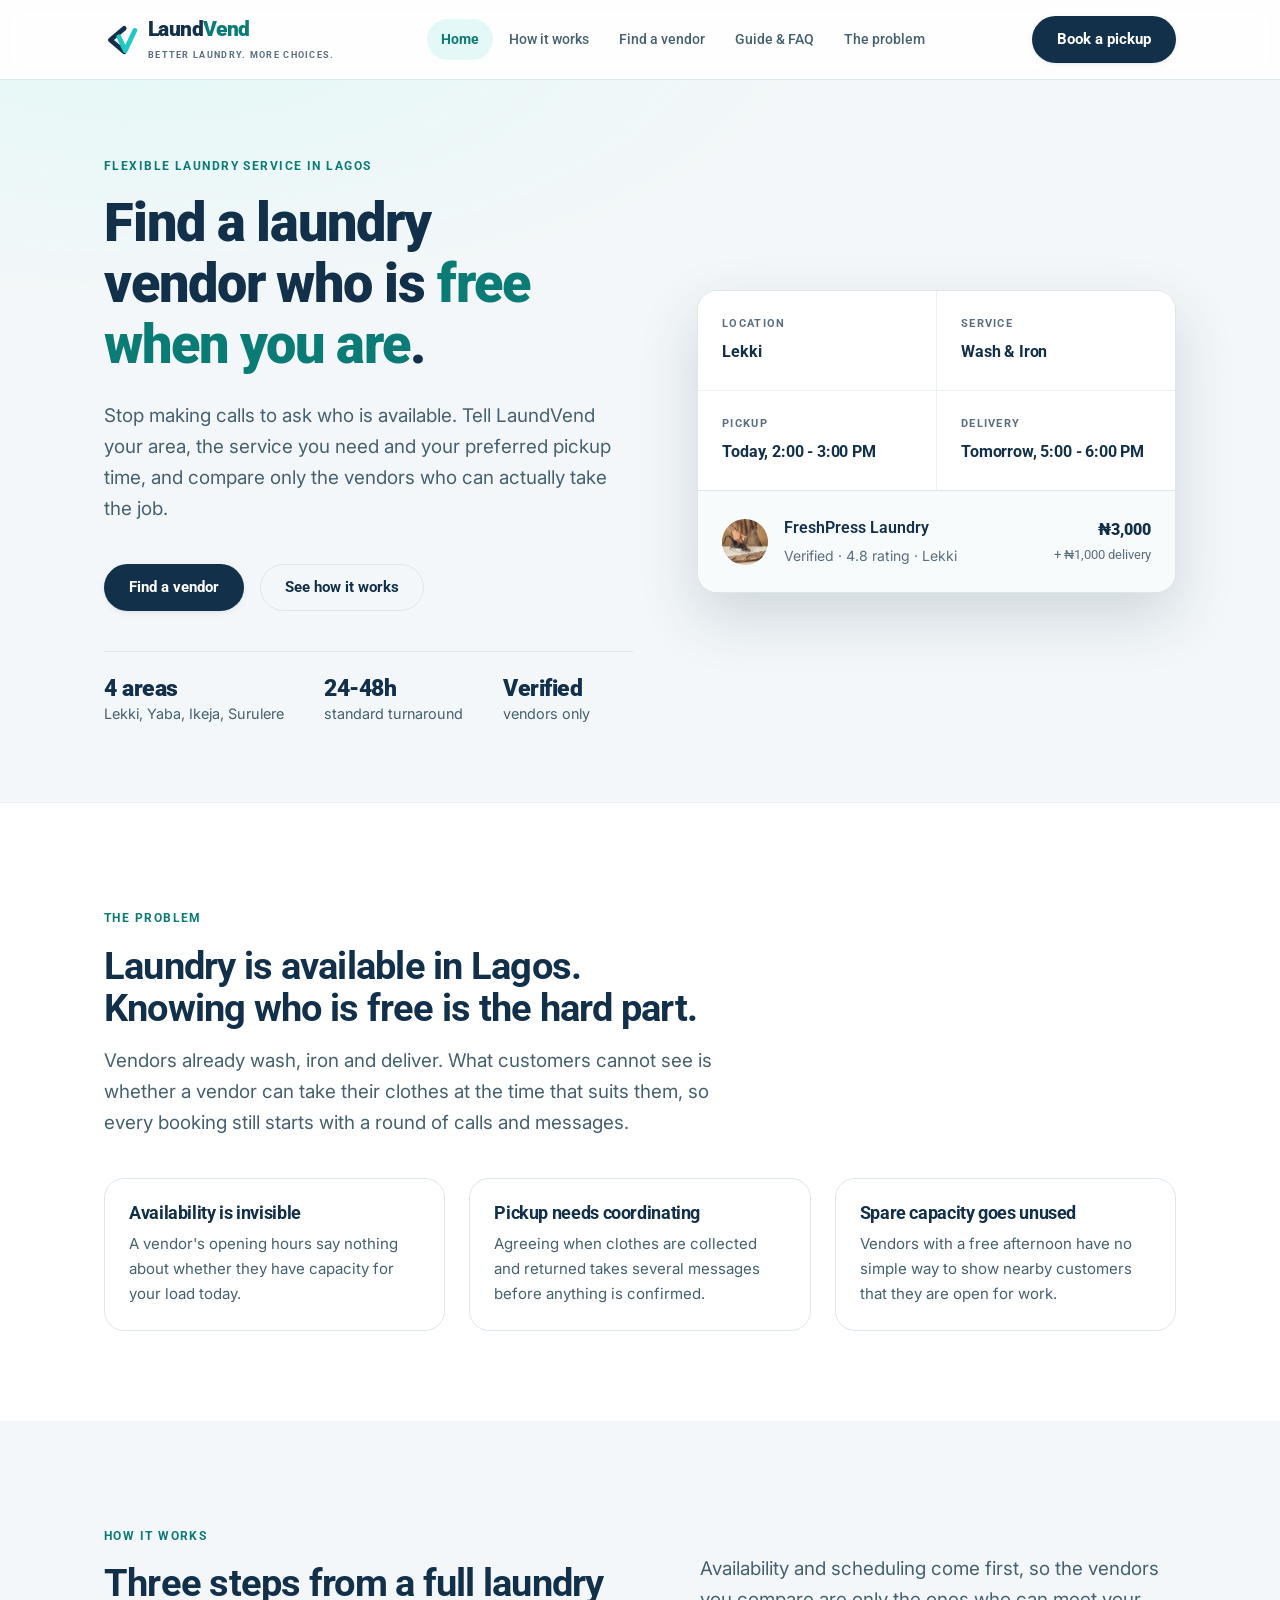
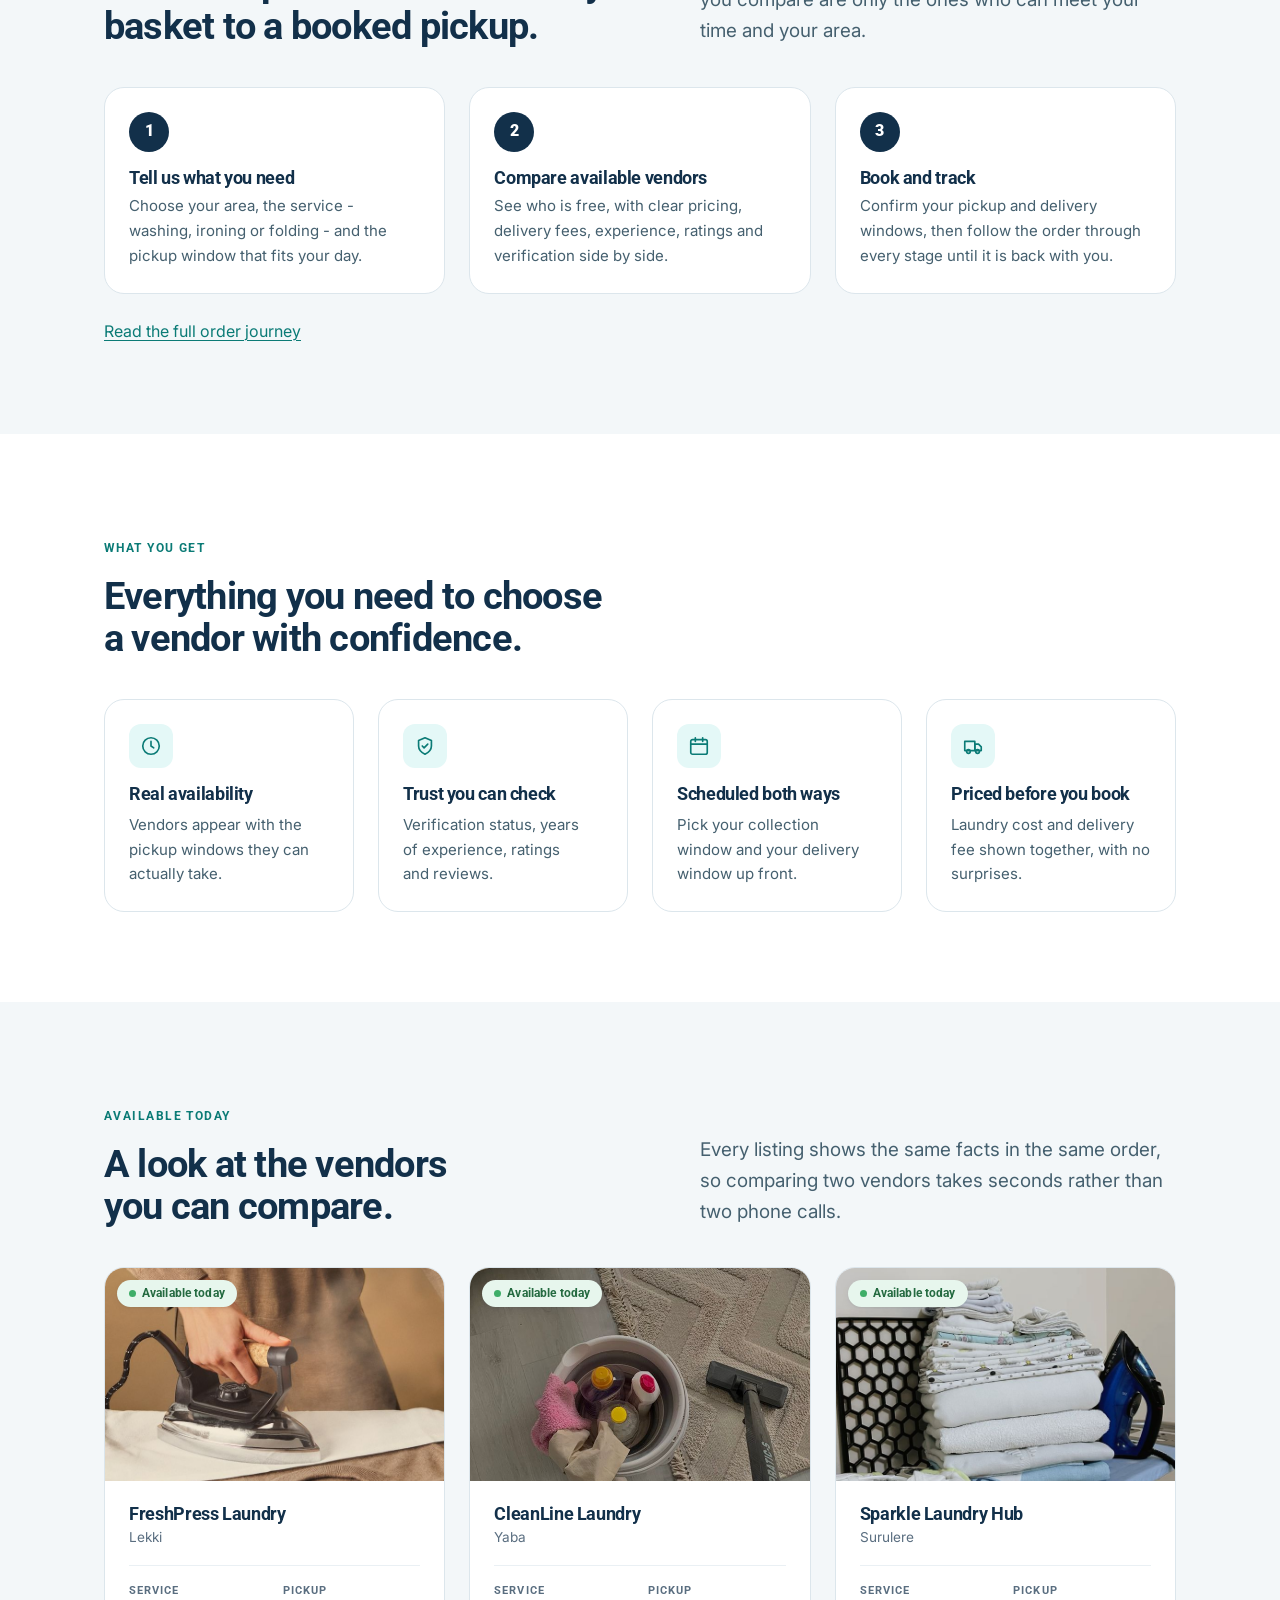
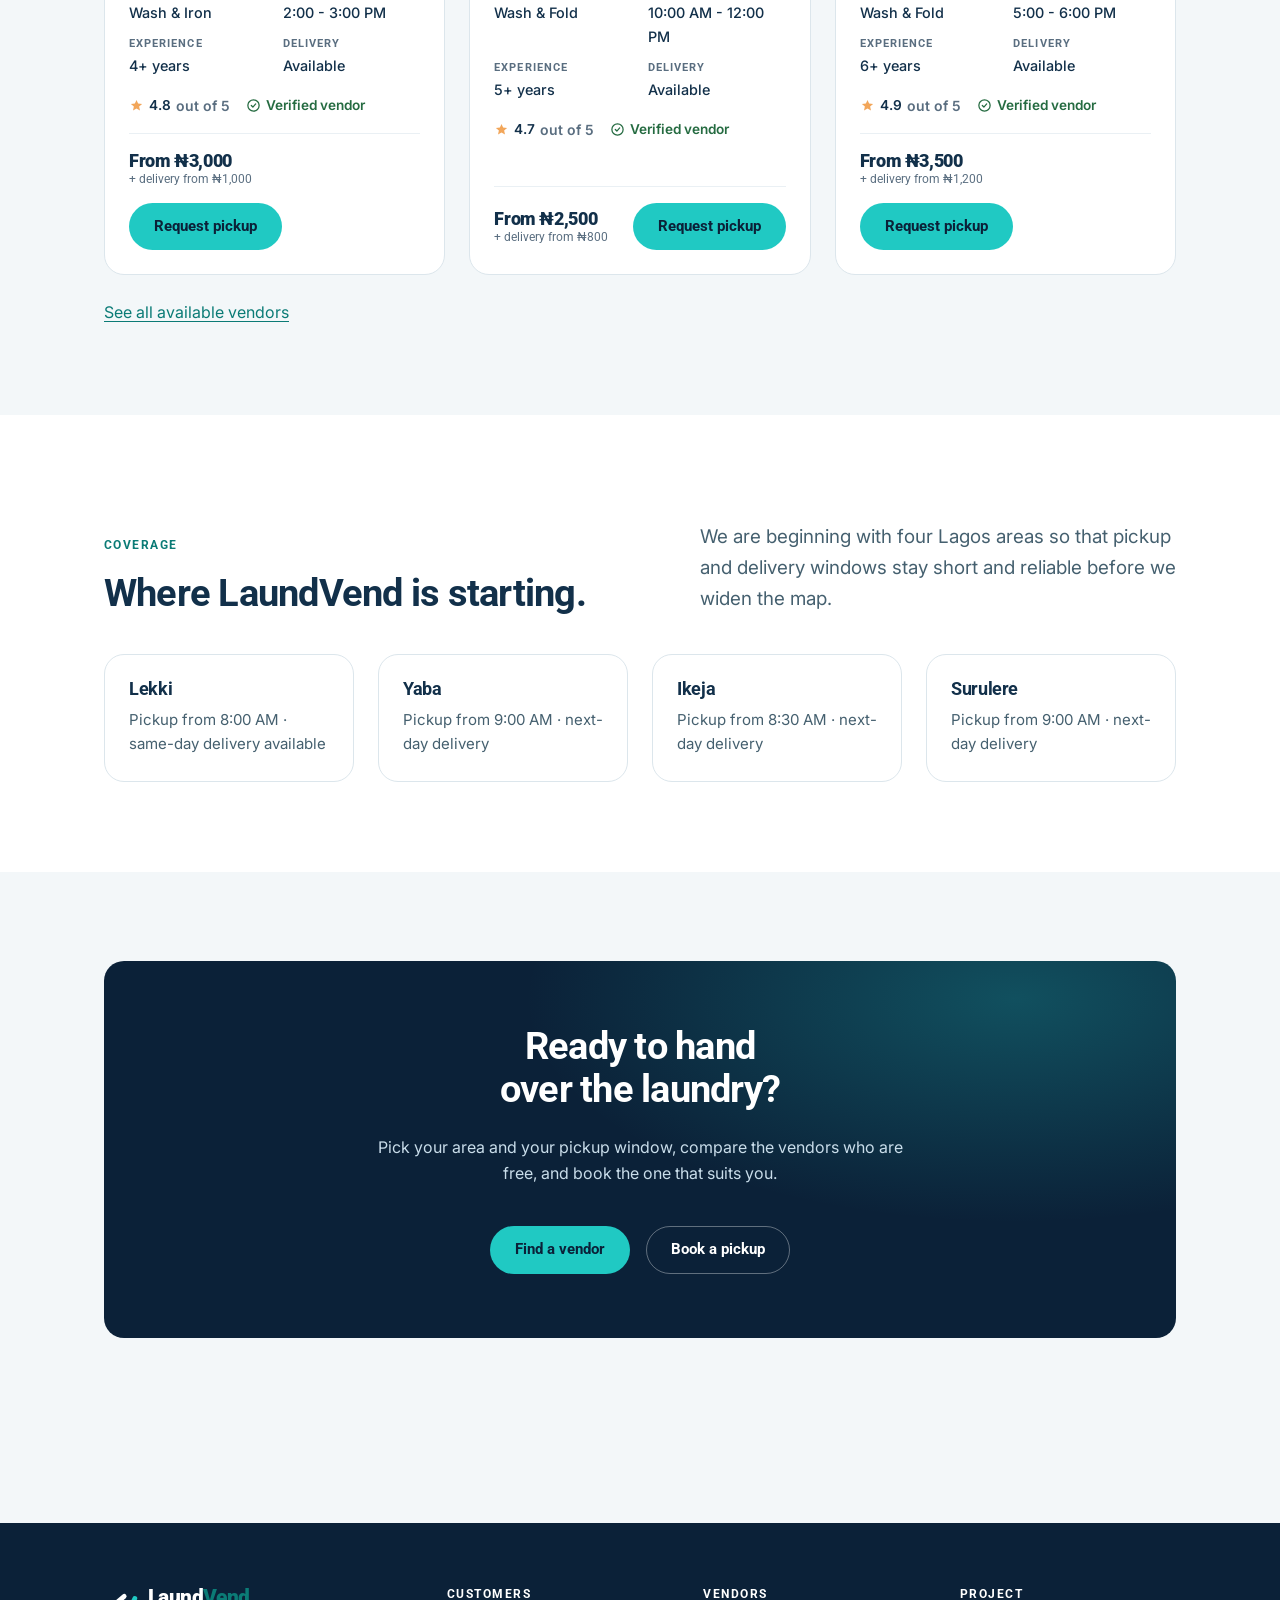
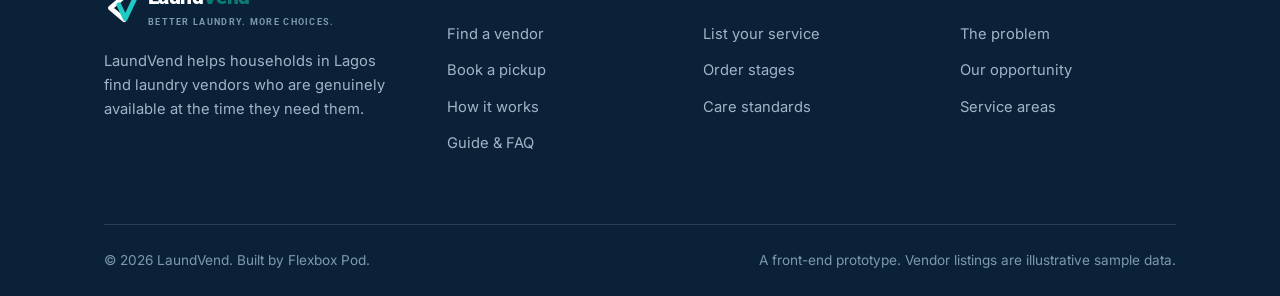
==== commit 36c08410: "correcetion" ====
--- a/index.html
+++ b/index.html
@@ -76,10 +76,7 @@
       </div>
 
       <div class="match">
-        <div class="match__head">
-          <span>Example search</span>
-          <span class="match__status">Vendor matched</span>
-        </div>
+       
 
         <div class="match__fields">
           <div class="match__field">
